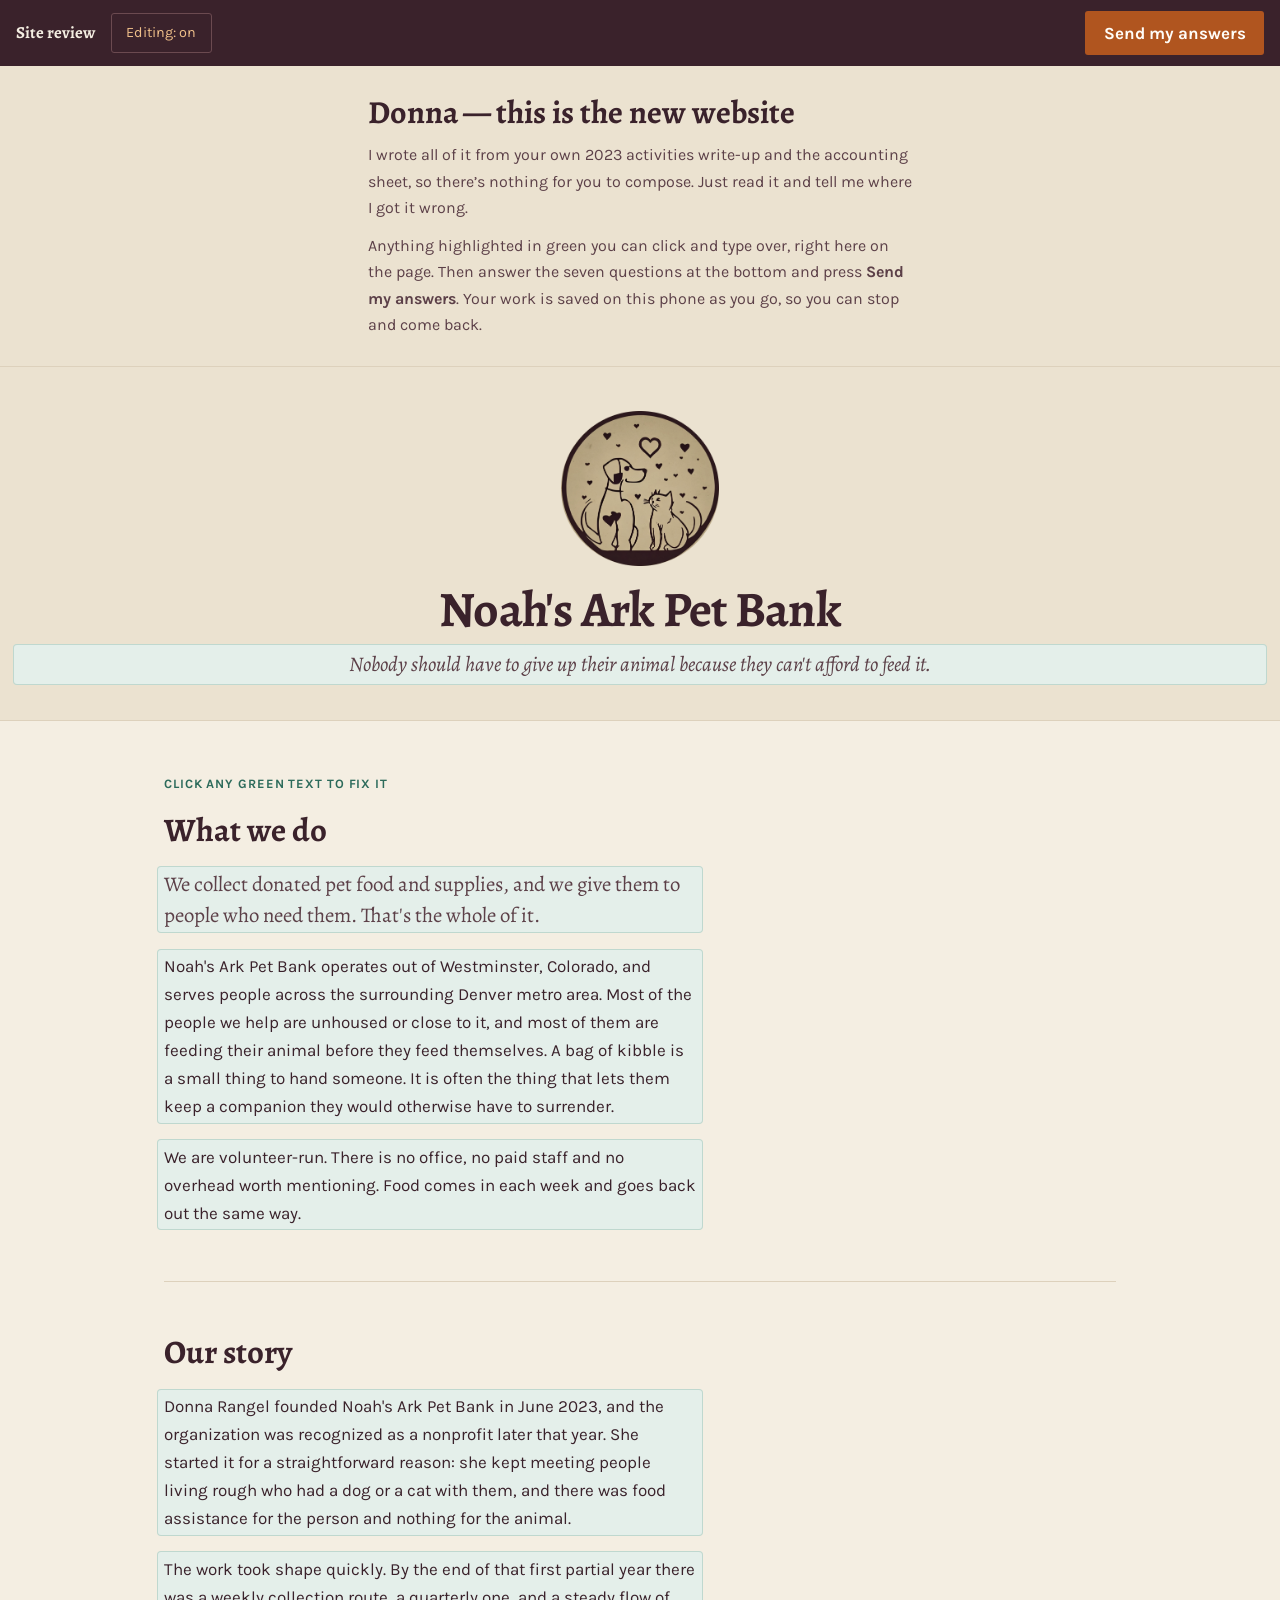
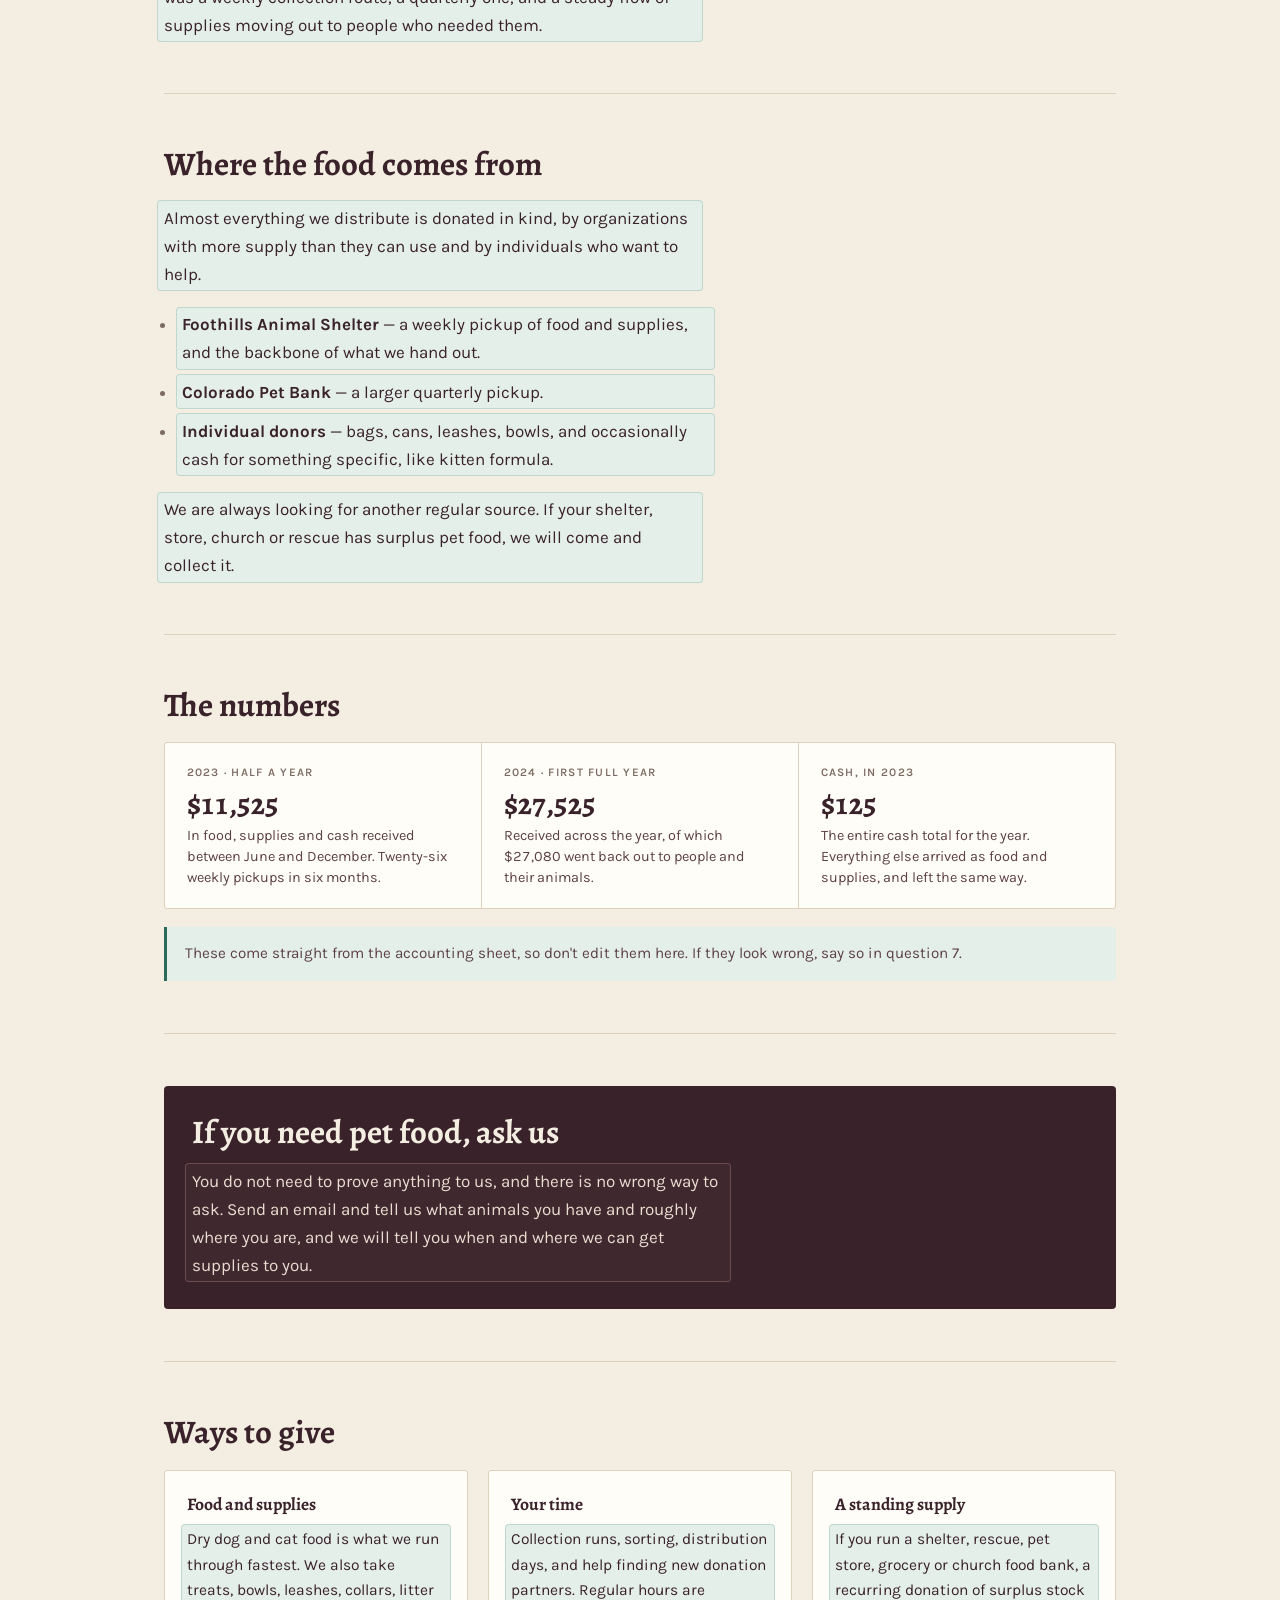
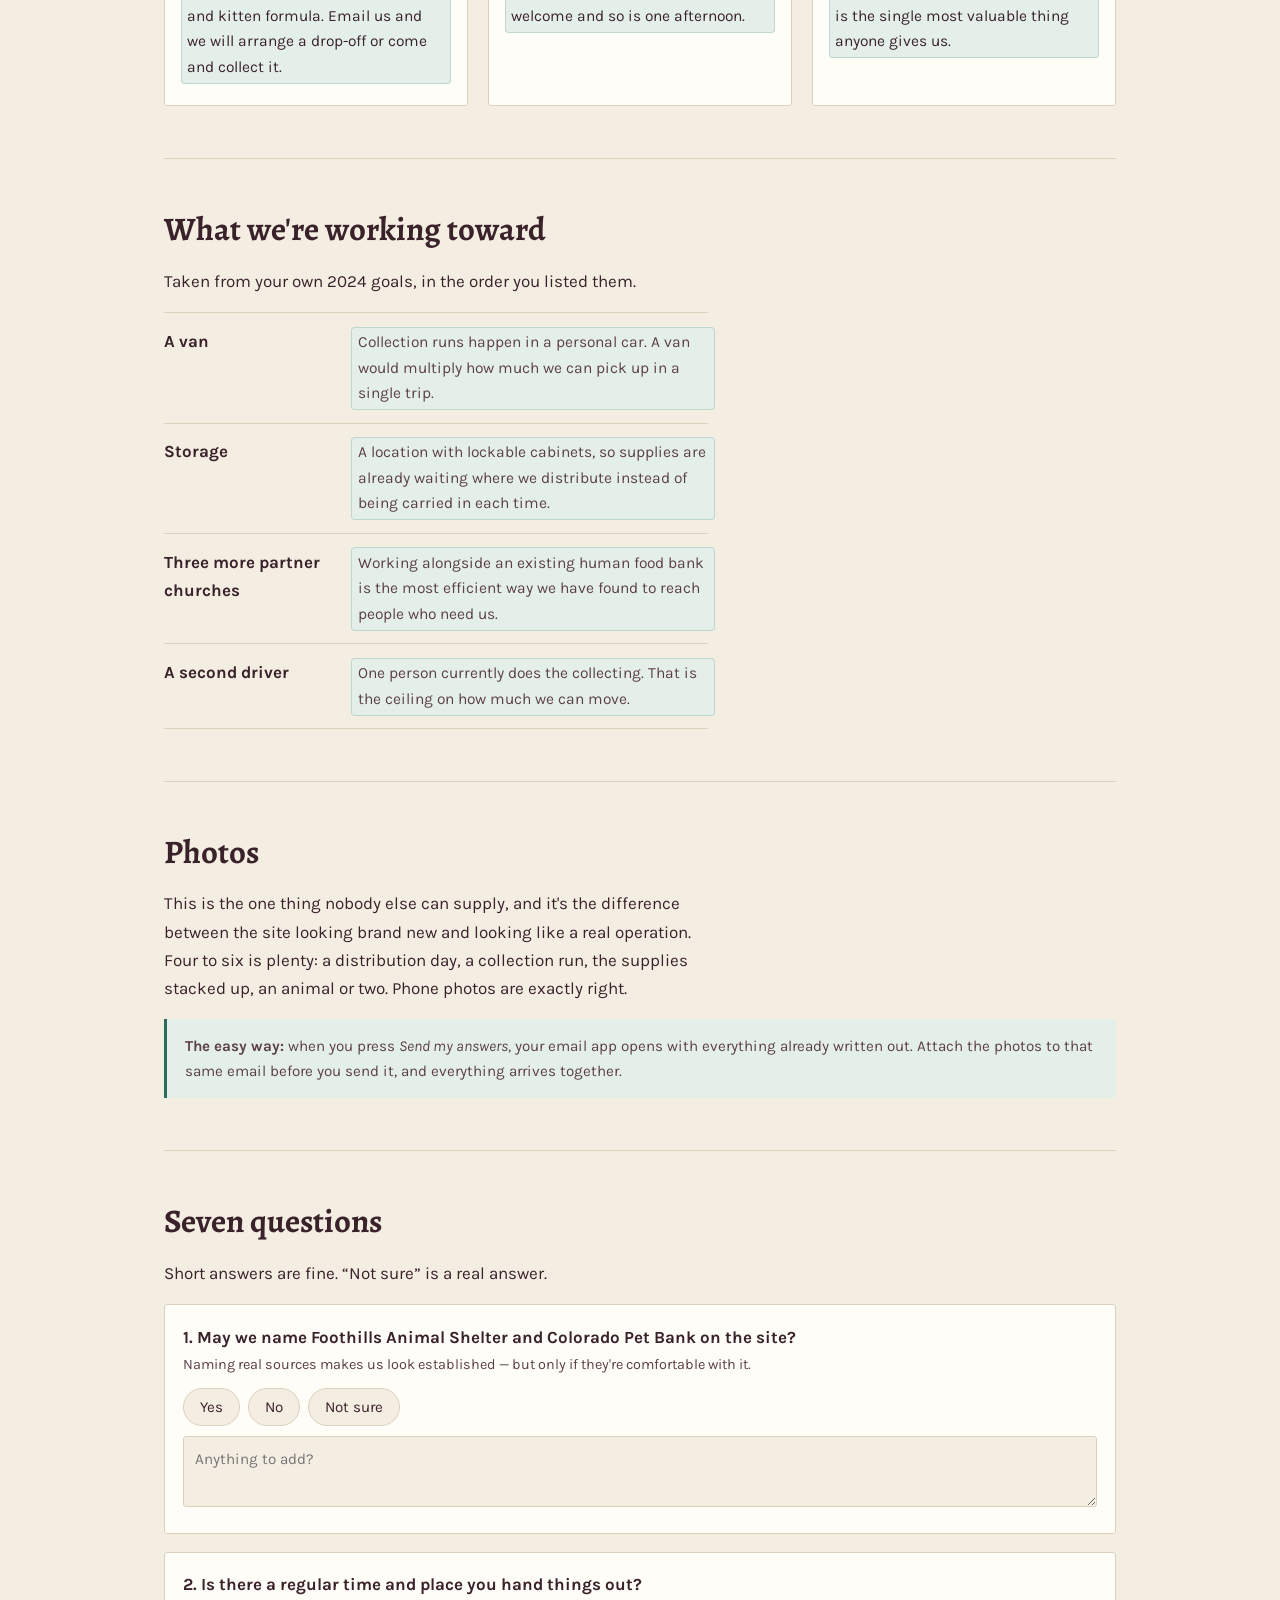
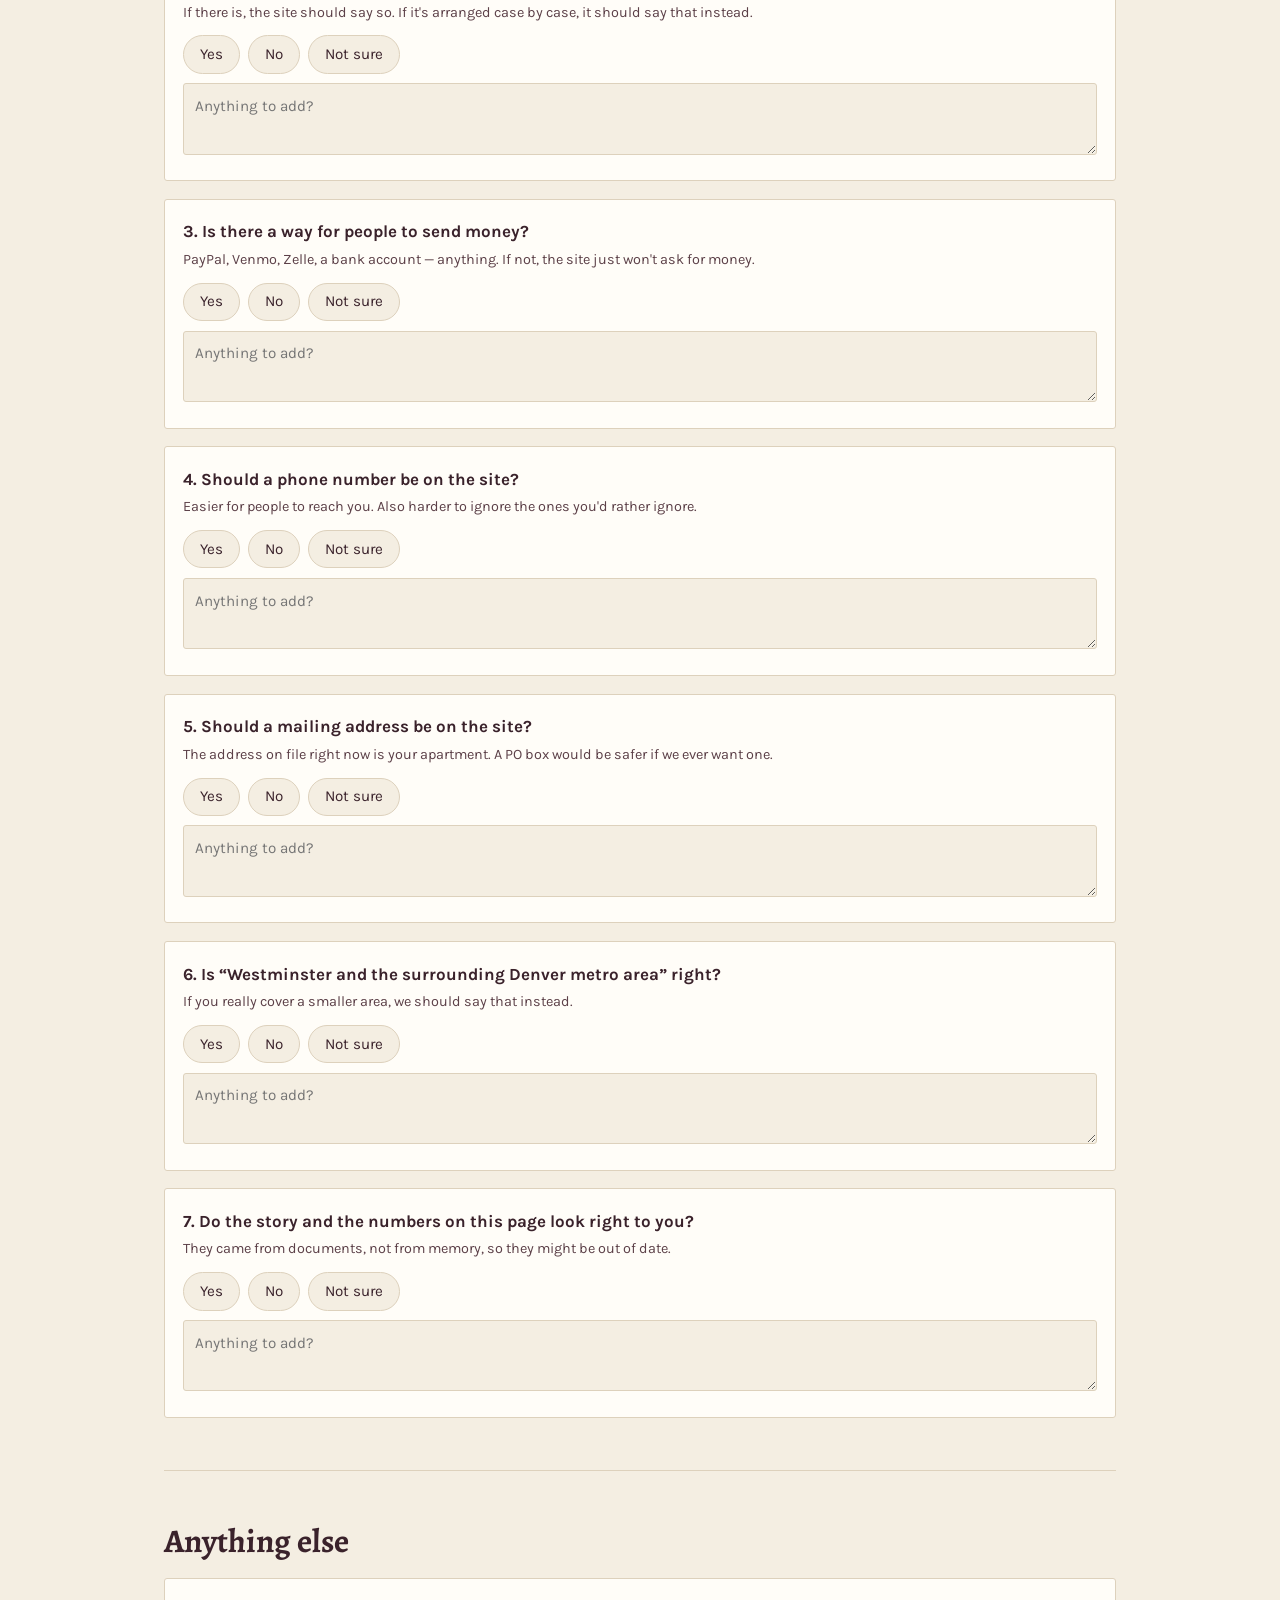
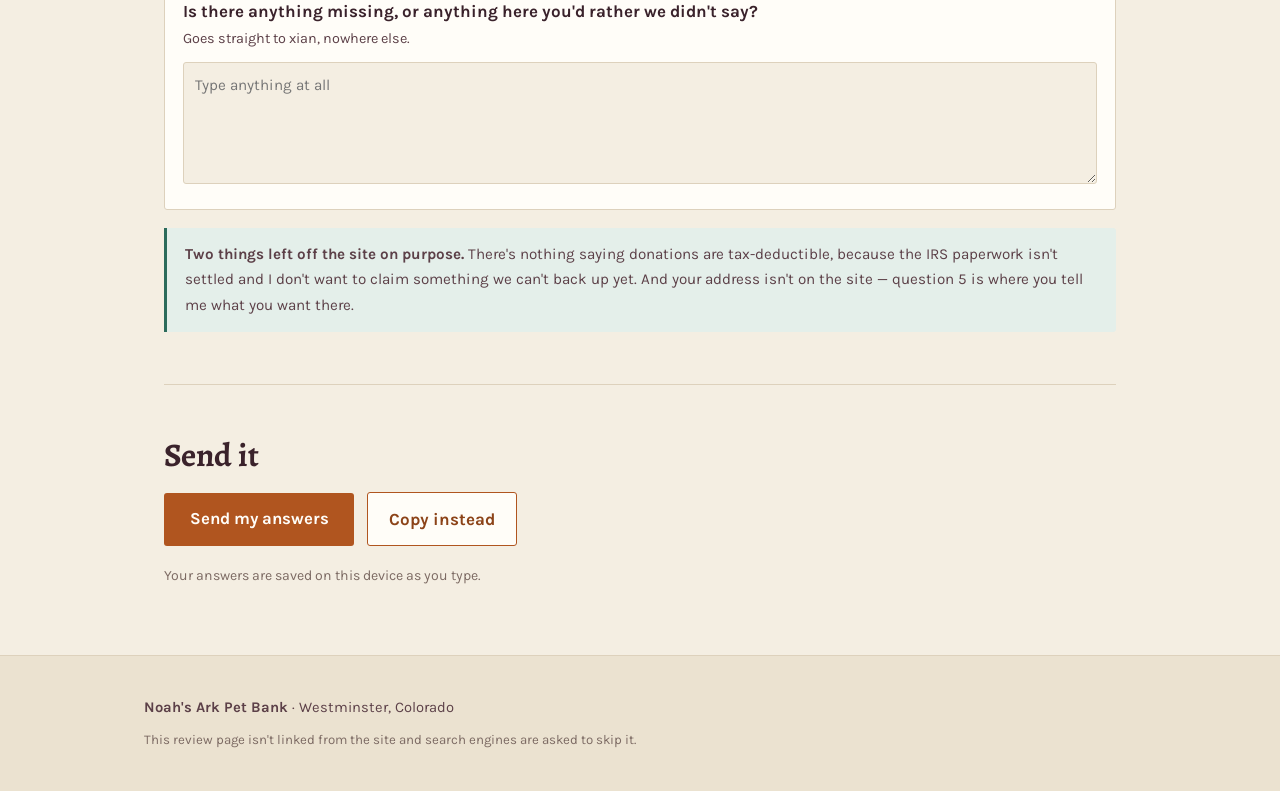
==== review/index.html @ d14cce13 "Add /review/ - Donnas review page, no backend required Renders the site with the fact-bearing paragr" ====
<!DOCTYPE html>
<html lang="en">
<head>
  <meta charset="UTF-8">
  <meta name="viewport" content="width=device-width, initial-scale=1.0">
  <meta name="robots" content="noindex, nofollow">
  <title>Review the site — Noah's Ark Pet Bank</title>
  <link rel="icon" href="../noah-logo.png">
  <link rel="preconnect" href="https://fonts.googleapis.com">
  <link rel="preconnect" href="https://fonts.gstatic.com" crossorigin>
  <link rel="stylesheet" href="https://fonts.googleapis.com/css2?family=Alegreya:ital,wght@0,700;1,400;1,500&family=Karla:wght@400;600;700&display=swap">
  <link rel="stylesheet" href="../styles.css">
  <style>
    :root { --edit:#2C6B5B; --edit-soft:#E4EFEA; }

    .bar { position:sticky; top:0; z-index:60; background:var(--ink); color:var(--paper);
           padding:.7rem 1rem; display:flex; flex-wrap:wrap; align-items:center; gap:.6rem 1rem; }
    .bar strong { font-family:var(--display); font-size:1.05rem; }
    .bar .spacer { flex:1 1 auto; }
    .bar .status { font-size:.85rem; color:#D9C7B4; min-height:1.2em; }
    .bar button { font:inherit; cursor:pointer; border-radius:3px; }
    .bar .send { background:var(--marigold); color:#FFFDF8; border:none; font-weight:700; padding:.5rem 1.15rem; }
    .bar .send:hover { background:#C9631F; }
    .bar .ghost { background:transparent; color:#F0C08A; border:1px solid #6B4A50; padding:.45rem .9rem; font-size:.9rem; }
    .bar .ghost:hover { color:#FFFDF8; border-color:#9A7078; }

    .brief { background:var(--paper-deep); border-bottom:1px solid var(--rule); padding:1.75rem 1.25rem; }
    .brief .inner { max-width:34rem; margin:0 auto; display:flex; flex-direction:column; gap:.7rem; }
    .brief h1 { font-size:clamp(1.5rem,4.5vw,2rem); line-height:1.15; }
    .brief p { font-size:1rem; color:var(--ink-soft); }

    [data-edit] { border-radius:3px; }
    body.editing [data-edit] { background:var(--edit-soft); box-shadow:0 0 0 1px #BFD8CF;
      padding:.15rem .35rem; margin-left:-.35rem; margin-right:-.35rem; cursor:text; }
    body.editing .callout [data-edit] { background:#40282F; box-shadow:0 0 0 1px #6B4A50; }
    body.editing [data-edit]:hover { box-shadow:0 0 0 1px var(--edit); }
    [data-edit]:focus { outline:2px solid var(--edit); outline-offset:1px; }
    .edithint { display:none; font-size:.8rem; color:var(--edit); font-weight:700;
      letter-spacing:.07em; text-transform:uppercase; max-width:none; }
    body.editing .edithint { display:block; }

    .qs { list-style:none; padding:0; display:flex; flex-direction:column; gap:1.1rem; max-width:none; }
    .qs li { margin:0; background:var(--surface); border:1px solid var(--rule); border-radius:3px; padding:1.1rem; }
    .qs .qtext { font-weight:700; display:block; }
    .qs .qwhy { display:block; font-size:.9rem; color:var(--ink-soft); margin:.15rem 0 .7rem; }
    .choices { display:flex; flex-wrap:wrap; gap:.5rem; margin-bottom:.6rem; }
    .choices label { border:1px solid var(--rule); border-radius:99px; padding:.35rem 1rem;
      font-size:.95rem; cursor:pointer; background:var(--paper); user-select:none; }
    .choices input { position:absolute; opacity:0; width:1px; height:1px; margin:0; }
    .choices label:has(input:checked) { background:var(--ink); color:var(--paper); border-color:var(--ink); }
    .choices label:has(input:focus-visible) { outline:3px solid var(--edit); outline-offset:2px; }
    textarea { width:100%; font:inherit; font-size:.95rem; padding:.6rem .7rem; border:1px solid var(--rule);
      border-radius:3px; background:var(--paper); color:var(--ink); resize:vertical; }
    .tip { background:var(--edit-soft); border-left:3px solid var(--edit); border-radius:0 3px 3px 0;
      padding:.9rem 1.1rem; font-size:.95rem; color:var(--ink-soft); max-width:none; }
    .bigsend { display:flex; flex-wrap:wrap; gap:.8rem; align-items:center; }
    .bigsend button { font:inherit; font-weight:700; cursor:pointer; border-radius:3px; }
    .bigsend .send { background:var(--marigold); color:#FFFDF8; border:none; padding:.8rem 1.6rem; font-size:1.05rem; }
    .bigsend .send:hover { background:var(--marigold-d); }
    .bigsend .alt { background:var(--surface); border:1px solid var(--marigold); color:var(--marigold-d); padding:.75rem 1.3rem; }
    .bigsend .alt:hover { background:var(--marigold); color:#FFFDF8; }
    .saved { font-size:.88rem; color:var(--muted); }
    @media (max-width:40rem){ .bar .ghost { display:none; } }
  </style>
</head>
<body class="editing">

<div class="bar">
  <strong>Site review</strong>
  <button class="ghost" id="toggle" type="button">Editing: on</button>
  <span class="spacer"></span>
  <span class="status" id="status" role="status"></span>
  <button class="send" id="sendTop" type="button">Send my answers</button>
</div>

<div class="brief">
  <div class="inner">
    <h1>Donna &mdash; this is the new website</h1>
    <p>I wrote all of it from your own 2023 activities write-up and the accounting sheet, so
      there&rsquo;s nothing for you to compose. Just read it and tell me where I got it wrong.</p>
    <p>Anything highlighted in green you can click and type over, right here on the page. Then answer
      the seven questions at the bottom and press <strong>Send my answers</strong>. Your work is saved
      on this phone as you go, so you can stop and come back.</p>
  </div>
</div>

<header class="masthead">
  <img src="../noah-logo.png" alt="Noah's Ark Pet Bank logo: a dog and a cat inside a circle, surrounded by hearts.">
  <h1>Noah's Ark Pet Bank</h1>
  <p class="tagline" data-edit="tagline">Nobody should have to give up their animal because they can't afford to feed it.</p>
</header>

<main>
  <section>
    <span class="edithint">Click any green text to fix it</span>
    <h2>What we do</h2>
    <p class="lede" data-edit="about_lede">We collect donated pet food and supplies, and we give them to people who need them. That's the whole of it.</p>
    <p data-edit="about_1">Noah's Ark Pet Bank operates out of Westminster, Colorado, and serves people across the surrounding Denver metro area. Most of the people we help are unhoused or close to it, and most of them are feeding their animal before they feed themselves. A bag of kibble is a small thing to hand someone. It is often the thing that lets them keep a companion they would otherwise have to surrender.</p>
    <p data-edit="about_2">We are volunteer-run. There is no office, no paid staff and no overhead worth mentioning. Food comes in each week and goes back out the same way.</p>
  </section>

  <section>
    <h2>Our story</h2>
    <p data-edit="story_1">Donna Rangel founded Noah's Ark Pet Bank in June 2023, and the organization was recognized as a nonprofit later that year. She started it for a straightforward reason: she kept meeting people living rough who had a dog or a cat with them, and there was food assistance for the person and nothing for the animal.</p>
    <p data-edit="story_2">The work took shape quickly. By the end of that first partial year there was a weekly collection route, a quarterly one, and a steady flow of supplies moving out to people who needed them.</p>
  </section>

  <section>
    <h2>Where the food comes from</h2>
    <p data-edit="sources_intro">Almost everything we distribute is donated in kind, by organizations with more supply than they can use and by individuals who want to help.</p>
    <ul>
      <li data-edit="source_1"><strong>Foothills Animal Shelter</strong> &mdash; a weekly pickup of food and supplies, and the backbone of what we hand out.</li>
      <li data-edit="source_2"><strong>Colorado Pet Bank</strong> &mdash; a larger quarterly pickup.</li>
      <li data-edit="source_3"><strong>Individual donors</strong> &mdash; bags, cans, leashes, bowls, and occasionally cash for something specific, like kitten formula.</li>
    </ul>
    <p data-edit="sources_outro">We are always looking for another regular source. If your shelter, store, church or rescue has surplus pet food, we will come and collect it.</p>
  </section>

  <section>
    <h2>The numbers</h2>
    <dl class="years">
      <div><dt>2023 &middot; half a year</dt><dd>$11,525<span class="qual">In food, supplies and cash received between June and December. Twenty-six weekly pickups in six months.</span></dd></div>
      <div><dt>2024 &middot; first full year</dt><dd>$27,525<span class="qual">Received across the year, of which $27,080 went back out to people and their animals.</span></dd></div>
      <div><dt>Cash, in 2023</dt><dd>$125<span class="qual">The entire cash total for the year. Everything else arrived as food and supplies, and left the same way.</span></dd></div>
    </dl>
    <p class="tip">These come straight from the accounting sheet, so don't edit them here. If they look
      wrong, say so in question&nbsp;7.</p>
  </section>

  <section>
    <div class="callout">
      <h2>If you need pet food, ask us</h2>
      <p data-edit="help_body">You do not need to prove anything to us, and there is no wrong way to ask. Send an email and tell us what animals you have and roughly where you are, and we will tell you when and where we can get supplies to you.</p>
    </div>
  </section>

  <section>
    <h2>Ways to give</h2>
    <ul class="ways">
      <li><article><h3>Food and supplies</h3><p data-edit="give_1">Dry dog and cat food is what we run through fastest. We also take treats, bowls, leashes, collars, litter and kitten formula. Email us and we will arrange a drop-off or come and collect it.</p></article></li>
      <li><article><h3>Your time</h3><p data-edit="give_2">Collection runs, sorting, distribution days, and help finding new donation partners. Regular hours are welcome and so is one afternoon.</p></article></li>
      <li><article><h3>A standing supply</h3><p data-edit="give_3">If you run a shelter, rescue, pet store, grocery or church food bank, a recurring donation of surplus stock is the single most valuable thing anyone gives us.</p></article></li>
    </ul>
  </section>

  <section>
    <h2>What we're working toward</h2>
    <p>Taken from your own 2024 goals, in the order you listed them.</p>
    <ul class="needs">
      <li><span class="what">A van</span><span class="why" data-edit="need_van">Collection runs happen in a personal car. A van would multiply how much we can pick up in a single trip.</span></li>
      <li><span class="what">Storage</span><span class="why" data-edit="need_storage">A location with lockable cabinets, so supplies are already waiting where we distribute instead of being carried in each time.</span></li>
      <li><span class="what">Three more partner churches</span><span class="why" data-edit="need_churches">Working alongside an existing human food bank is the most efficient way we have found to reach people who need us.</span></li>
      <li><span class="what">A second driver</span><span class="why" data-edit="need_driver">One person currently does the collecting. That is the ceiling on how much we can move.</span></li>
    </ul>
  </section>

  <section>
    <h2>Photos</h2>
    <p>This is the one thing nobody else can supply, and it's the difference between the site looking
      brand new and looking like a real operation. Four to six is plenty: a distribution day, a
      collection run, the supplies stacked up, an animal or two. Phone photos are exactly right.</p>
    <p class="tip"><strong>The easy way:</strong> when you press <em>Send my answers</em>, your email app
      opens with everything already written out. Attach the photos to that same email before you send
      it, and everything arrives together.</p>
  </section>

  <section>
    <h2>Seven questions</h2>
    <p>Short answers are fine. &ldquo;Not sure&rdquo; is a real answer.</p>
    <ul class="qs" id="qs"></ul>
  </section>

  <section>
    <h2>Anything else</h2>
    <ul class="qs">
      <li>
        <span class="qtext">Is there anything missing, or anything here you'd rather we didn't say?</span>
        <span class="qwhy">Goes straight to xian, nowhere else.</span>
        <textarea id="freeform" rows="4" placeholder="Type anything at all"></textarea>
      </li>
    </ul>
    <p class="tip"><strong>Two things left off the site on purpose.</strong> There's nothing saying
      donations are tax-deductible, because the IRS paperwork isn't settled and I don't want to claim
      something we can't back up yet. And your address isn't on the site &mdash; question&nbsp;5 is
      where you tell me what you want there.</p>
  </section>

  <section>
    <h2>Send it</h2>
    <div class="bigsend">
      <button class="send" id="sendBig" type="button">Send my answers</button>
      <button class="alt" id="copyBig" type="button">Copy instead</button>
    </div>
    <p class="saved" id="savedNote">Your answers are saved on this device as you type.</p>
  </section>
</main>

<footer class="sitefooter">
  <div class="inner">
    <p><strong>Noah's Ark Pet Bank</strong> &middot; Westminster, Colorado</p>
    <p class="fine">This review page isn't linked from the site and search engines are asked to skip it.</p>
  </div>
</footer>

<script>
(function () {
  "use strict";
  var TO = "xian@pobox.com";
  var KEY = "ark-site-review";

  var QUESTIONS = [
    { id:"partners", q:"May we name Foothills Animal Shelter and Colorado Pet Bank on the site?",
      why:"Naming real sources makes us look established — but only if they're comfortable with it." },
    { id:"schedule", q:"Is there a regular time and place you hand things out?",
      why:"If there is, the site should say so. If it's arranged case by case, it should say that instead." },
    { id:"money", q:"Is there a way for people to send money?",
      why:"PayPal, Venmo, Zelle, a bank account — anything. If not, the site just won't ask for money." },
    { id:"phone", q:"Should a phone number be on the site?",
      why:"Easier for people to reach you. Also harder to ignore the ones you'd rather ignore." },
    { id:"address", q:"Should a mailing address be on the site?",
      why:"The address on file right now is your apartment. A PO box would be safer if we ever want one." },
    { id:"area", q:"Is “Westminster and the surrounding Denver metro area” right?",
      why:"If you really cover a smaller area, we should say that instead." },
    { id:"numbers", q:"Do the story and the numbers on this page look right to you?",
      why:"They came from documents, not from memory, so they might be out of date." }
  ];
  var CHOICES = ["Yes", "No", "Not sure"];
  var state = { text:{}, answers:{}, notes:{}, freeform:"" };

  function $(id){ return document.getElementById(id); }
  var statusEl = $("status");
  function say(m){ statusEl.textContent = m || ""; }

  function persist(){
    try { localStorage.setItem(KEY, JSON.stringify(state)); say("Saved on this device."); }
    catch(e){ say(""); }
  }

  function buildQuestions(){
    var ul = $("qs");
    QUESTIONS.forEach(function(item, i){
      var li = document.createElement("li");
      var t = document.createElement("span"); t.className = "qtext"; t.textContent = (i+1) + ". " + item.q;
      var w = document.createElement("span"); w.className = "qwhy"; w.textContent = item.why;
      var row = document.createElement("div"); row.className = "choices";
      CHOICES.forEach(function(c){
        var lab = document.createElement("label");
        var inp = document.createElement("input");
        inp.type = "radio"; inp.name = "q_" + item.id; inp.value = c;
        inp.addEventListener("change", function(){ state.answers[item.id] = c; persist(); });
        var sp = document.createElement("span"); sp.textContent = c;
        lab.appendChild(inp); lab.appendChild(sp); row.appendChild(lab);
      });
      var ta = document.createElement("textarea");
      ta.rows = 2; ta.id = "note_" + item.id; ta.placeholder = "Anything to add?";
      ta.addEventListener("input", function(){ state.notes[item.id] = ta.value; persist(); });
      li.appendChild(t); li.appendChild(w); li.appendChild(row); li.appendChild(ta);
      ul.appendChild(li);
    });
  }

  function wireEditing(){
    document.querySelectorAll("[data-edit]").forEach(function(el){
      el.setAttribute("contenteditable","true");
      el.setAttribute("spellcheck","true");
      el.addEventListener("input", function(){
        state.text[el.dataset.edit] = el.innerText.replace(/\s+/g," ").trim();
        persist();
      });
    });
    $("toggle").addEventListener("click", function(){
      var on = document.body.classList.toggle("editing");
      document.querySelectorAll("[data-edit]").forEach(function(el){
        el.setAttribute("contenteditable", on ? "true" : "false");
      });
      $("toggle").textContent = "Editing: " + (on ? "on" : "off");
    });
  }

  function restore(){
    var raw;
    try { raw = localStorage.getItem(KEY); } catch(e){ return; }
    if (!raw) return;
    var s;
    try { s = JSON.parse(raw); } catch(e){ return; }
    if (!s || typeof s !== "object") return;
    ["text","answers","notes"].forEach(function(k){ if (s[k] && typeof s[k] === "object") state[k] = s[k]; });
    if (typeof s.freeform === "string") state.freeform = s.freeform;

    Object.keys(state.text).forEach(function(k){
      var el = document.querySelector('[data-edit="' + k + '"]');
      if (el) el.textContent = state.text[k];
    });
    Object.keys(state.answers).forEach(function(k){
      var inp = document.querySelector('input[name="q_' + k + '"][value="' + state.answers[k] + '"]');
      if (inp) inp.checked = true;
    });
    Object.keys(state.notes).forEach(function(k){
      var ta = $("note_" + k); if (ta) ta.value = state.notes[k];
    });
    $("freeform").value = state.freeform;
    say("Picked up where you left off.");
  }

  function summary(){
    var out = ["Donna's answers on the Noah's Ark site", ""];
    QUESTIONS.forEach(function(item, i){
      out.push((i+1) + ". " + item.q);
      out.push("   " + (state.answers[item.id] || "(no answer)") +
               (state.notes[item.id] ? " - " + state.notes[item.id] : ""));
    });
    if (state.freeform) out.push("", "Anything else:", state.freeform);
    var keys = Object.keys(state.text);
    if (keys.length) {
      out.push("", "--- text Donna rewrote ---");
      keys.forEach(function(k){ out.push("", "[" + k + "]", state.text[k]); });
    }
    out.push("", "(Photos attached to this email, hopefully.)");
    return out.join("\n");
  }

  function copyText(text, done){
    if (navigator.clipboard && navigator.clipboard.writeText) {
      navigator.clipboard.writeText(text).then(done, function(){ window.prompt("Copy this:", text); });
    } else { window.prompt("Copy this:", text); }
  }

  function send(){
    var body = summary();
    var subject = "My answers on the Noah's Ark website";
    var href = "mailto:" + TO + "?subject=" + encodeURIComponent(subject) + "&body=" + encodeURIComponent(body);
    if (href.length > 1800) {
      copyText(body, function(){});
      href = "mailto:" + TO + "?subject=" + encodeURIComponent(subject) +
             "&body=" + encodeURIComponent("My answers are copied — paste them here, and attach the photos.\n\n");
      say("Answers copied. Paste them into the email that just opened.");
    } else {
      say("Your email app should be opening. Attach photos before you send.");
    }
    window.location.href = href;
  }

  buildQuestions();
  wireEditing();
  $("freeform").addEventListener("input", function(){ state.freeform = $("freeform").value; persist(); });
  restore();
  $("sendTop").addEventListener("click", send);
  $("sendBig").addEventListener("click", send);
  $("copyBig").addEventListener("click", function(){
    copyText(summary(), function(){
      $("savedNote").textContent = "Copied. Paste it into a text or an email to xian.";
    });
  });
})();
</script>

</body>
</html>
---- styles.css ----
/* Noah's Ark Pet Bank
   Palette and type take their cue from Donna's hand-drawn logo:
   aubergine ink on warm bone paper, with a marigold used only for actions. */

:root {
  color-scheme: light;

  --ink:        #3A222B;
  --ink-soft:   #5C4048;
  --muted:      #7C6A63;
  --paper:      #F4EEE2;
  --paper-deep: #EBE2D0;
  --surface:    #FFFDF8;
  --rule:       #DDD1BC;
  --marigold:   #B0551F;
  --marigold-d: #8C4318;

  --display: "Alegreya", Georgia, "Times New Roman", serif;
  --body: "Karla", -apple-system, BlinkMacSystemFont, "Segoe UI", Helvetica, Arial, sans-serif;

  --measure: 34rem;
  --page: 62rem;
}

*, *::before, *::after { box-sizing: border-box; }

body {
  margin: 0;
  background: var(--paper);
  color: var(--ink);
  font-family: var(--body);
  font-size: 1.0625rem;
  line-height: 1.65;
  -webkit-font-smoothing: antialiased;
}

img { max-width: 100%; height: auto; display: block; }

a { color: var(--marigold-d); text-underline-offset: 2px; text-decoration-thickness: 1px; }
a:hover { color: var(--ink); }
a:focus-visible, .btn:focus-visible {
  outline: 3px solid var(--marigold);
  outline-offset: 3px;
  border-radius: 2px;
}

h1, h2, h3 { font-family: var(--display); font-weight: 700; text-wrap: balance; margin: 0; }
p, ul, ol { margin: 0; }

/* ---------- masthead ---------- */

.masthead {
  background: var(--paper-deep);
  border-bottom: 1px solid var(--rule);
  text-align: center;
  padding: 2.75rem 1.25rem 2.25rem;
}
.masthead img {
  width: 158px;
  margin: 0 auto 1.1rem;
  mix-blend-mode: multiply;
}
.masthead h1 {
  font-size: clamp(2.1rem, 6vw, 3.1rem);
  line-height: 1.05;
  letter-spacing: -0.015em;
}
.masthead .tagline {
  font-family: var(--display);
  font-style: italic;
  font-size: clamp(1.05rem, 2.6vw, 1.3rem);
  color: var(--ink-soft);
  margin-top: 0.55rem;
}

/* ---------- navigation ---------- */

.sitenav {
  position: sticky;
  top: 0;
  z-index: 20;
  background: var(--surface);
  border-bottom: 1px solid var(--rule);
}
.sitenav ul {
  list-style: none;
  margin: 0 auto;
  padding: 0.6rem 1rem;
  max-width: var(--page);
  display: flex;
  flex-wrap: wrap;
  justify-content: center;
  gap: 0.25rem 1.6rem;
}
.sitenav a {
  font-size: 0.8rem;
  letter-spacing: 0.09em;
  text-transform: uppercase;
  font-weight: 600;
  color: var(--ink-soft);
  text-decoration: none;
  padding: 0.35rem 0;
  display: inline-block;
}
.sitenav a:hover { color: var(--marigold-d); }

/* ---------- page rhythm ---------- */

main {
  max-width: var(--page);
  margin: 0 auto;
  padding: 0 1.25rem;
}

section {
  padding: 3.25rem 0;
  border-bottom: 1px solid var(--rule);
}
section:last-of-type { border-bottom: none; }

section > * + * { margin-top: 1.1rem; }

h2 {
  font-size: clamp(1.55rem, 4vw, 2.05rem);
  line-height: 1.15;
}
h3 {
  font-size: 1.15rem;
  line-height: 1.25;
}

section p, section ul, section ol { max-width: var(--measure); }
section ul, section ol { padding-left: 1.15rem; }
section li + li { margin-top: 0.4rem; }
li::marker { color: var(--muted); }

.lede {
  font-family: var(--display);
  font-size: 1.3rem;
  line-height: 1.45;
  color: var(--ink-soft);
}

/* ---------- action ---------- */

.btn {
  display: inline-block;
  background: var(--marigold);
  color: #FFFDF8;
  font-weight: 700;
  font-size: 1rem;
  letter-spacing: 0.01em;
  text-decoration: none;
  padding: 0.7rem 1.4rem;
  border-radius: 3px;
}
.btn:hover { background: var(--marigold-d); color: #FFFDF8; }

/* ---------- the numbers ---------- */

.years {
  display: grid;
  grid-template-columns: repeat(auto-fit, minmax(13rem, 1fr));
  gap: 1px;
  background: var(--rule);
  border: 1px solid var(--rule);
  border-radius: 3px;
  overflow: hidden;
  max-width: none;
}
.years > div { background: var(--surface); padding: 1.25rem 1.35rem; }
.years dt {
  font-size: 0.72rem;
  letter-spacing: 0.11em;
  text-transform: uppercase;
  color: var(--muted);
  font-weight: 600;
}
.years dd {
  margin: 0.3rem 0 0;
  font-family: var(--display);
  font-size: 1.9rem;
  font-weight: 700;
  line-height: 1.1;
  font-variant-numeric: tabular-nums;
}
.years .qual {
  display: block;
  font-family: var(--body);
  font-size: 0.9rem;
  font-weight: 400;
  color: var(--ink-soft);
  line-height: 1.45;
  margin-top: 0.35rem;
}

/* ---------- ways to help ---------- */

.ways {
  display: grid;
  grid-template-columns: repeat(auto-fit, minmax(15rem, 1fr));
  gap: 1.25rem;
  max-width: none;
  padding: 0;
  list-style: none;
}
.ways li { margin: 0; }
.ways article {
  height: 100%;
  background: var(--surface);
  border: 1px solid var(--rule);
  border-radius: 3px;
  padding: 1.4rem;
  display: flex;
  flex-direction: column;
  gap: 0.6rem;
}
.ways h3 { font-size: 1.1rem; }
.ways p { font-size: 0.97rem; max-width: none; }

/* ---------- needs list ---------- */

.needs { list-style: none; padding: 0; max-width: var(--measure); }
.needs li {
  padding: 0.85rem 0;
  border-top: 1px solid var(--rule);
  display: grid;
  grid-template-columns: 11rem 1fr;
  gap: 0.35rem 1.1rem;
  align-items: baseline;
}
.needs li + li { margin-top: 0; }
.needs li:last-child { border-bottom: 1px solid var(--rule); }
.needs .what { font-weight: 700; }
.needs .why { color: var(--ink-soft); font-size: 0.97rem; }

/* ---------- pull quote / call-out ---------- */

.callout {
  background: var(--ink);
  color: var(--paper);
  border-radius: 4px;
  padding: 1.75rem;
  max-width: none;
}
.callout h2, .callout h3 { color: var(--paper); }
.callout p { color: #E8DDD0; max-width: var(--measure); }
.callout a { color: #F0C08A; }
.callout a:hover { color: #FFFDF8; }
.callout > * + * { margin-top: 0.8rem; }

/* ---------- footer ---------- */

.sitefooter {
  background: var(--paper-deep);
  border-top: 1px solid var(--rule);
  margin-top: 1rem;
  padding: 2.5rem 1.25rem;
}
.sitefooter .inner {
  max-width: var(--page);
  margin: 0 auto;
  display: flex;
  flex-direction: column;
  gap: 0.55rem;
  font-size: 0.92rem;
  color: var(--ink-soft);
}
.sitefooter .fine { font-size: 0.83rem; color: var(--muted); }

/* ---------- small screens ---------- */

@media (max-width: 40rem) {
  .needs li { grid-template-columns: 1fr; }
  body { font-size: 1rem; }
  section { padding: 2.5rem 0; }
  .masthead { padding: 2rem 1rem 1.75rem; }
  .masthead img { width: 128px; }
}

@media (prefers-reduced-motion: no-preference) {
  a, .btn { transition: background-color .15s ease, color .15s ease; }
}
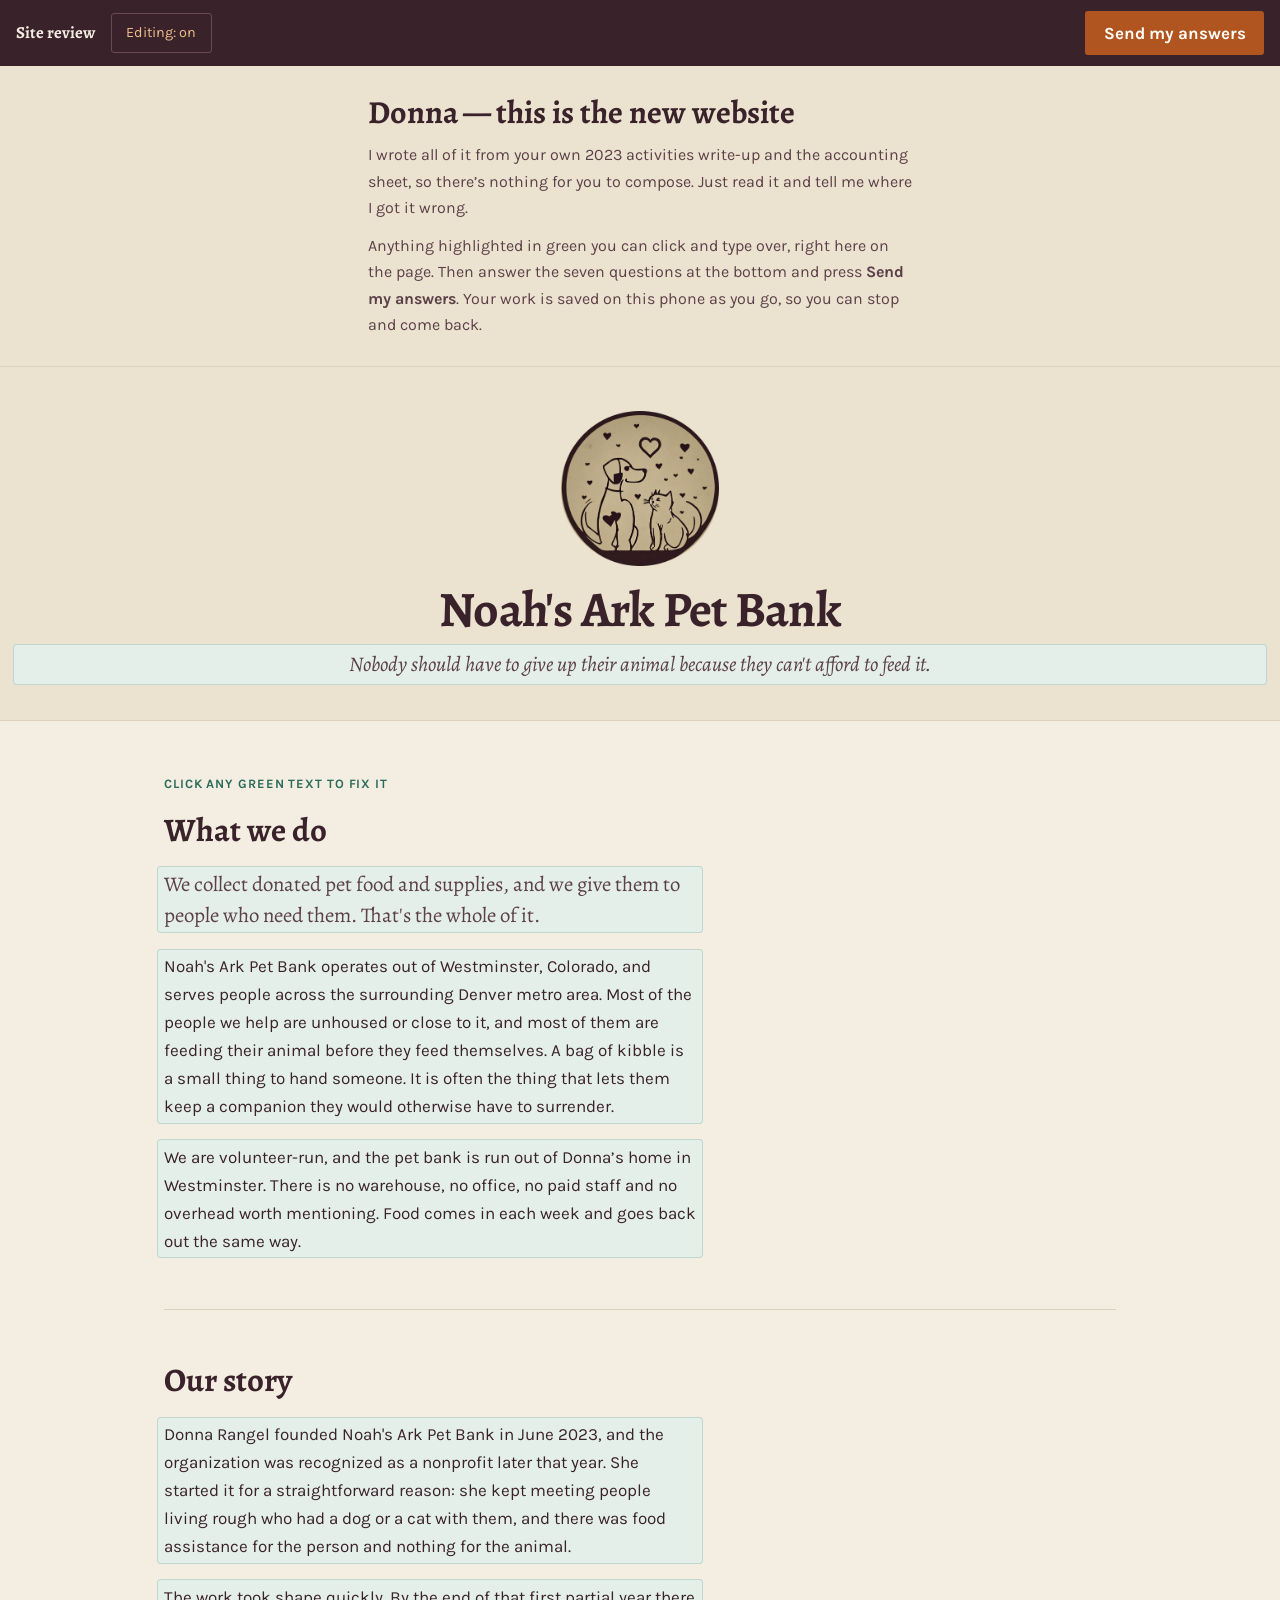
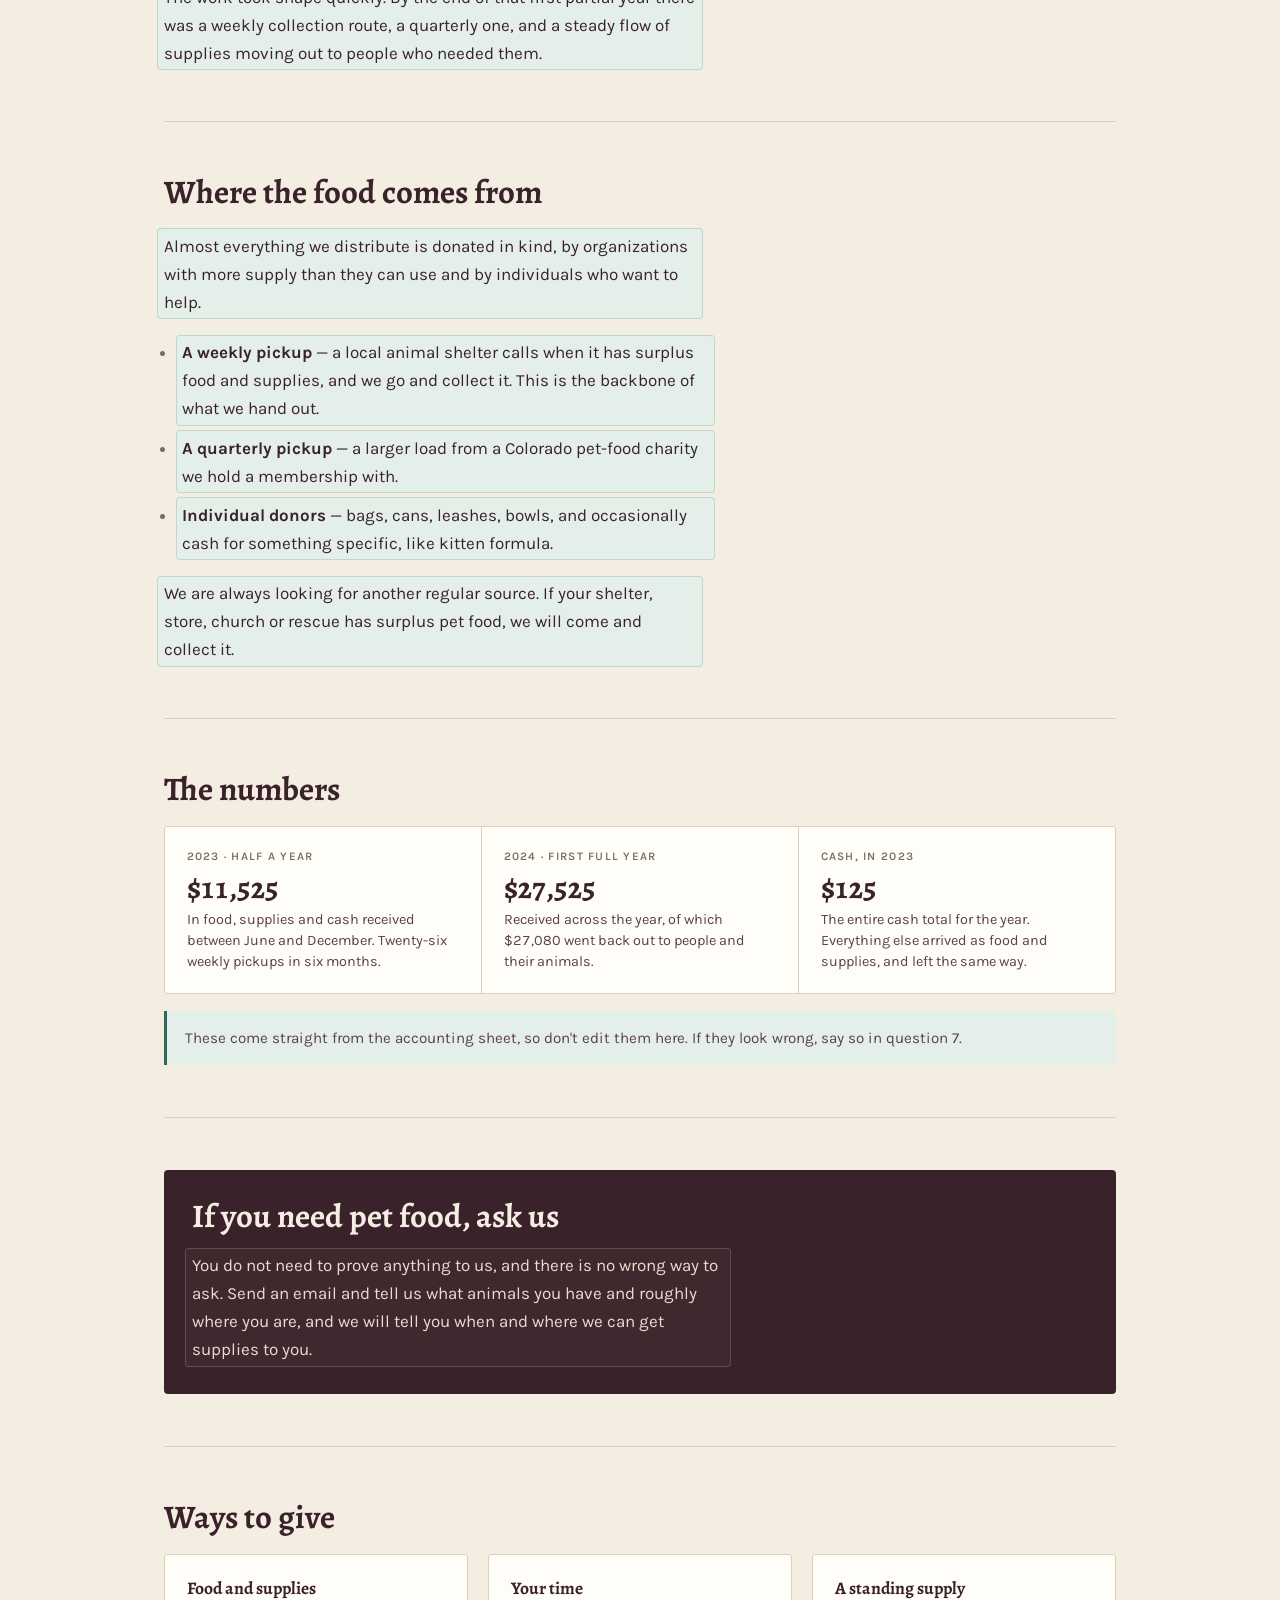
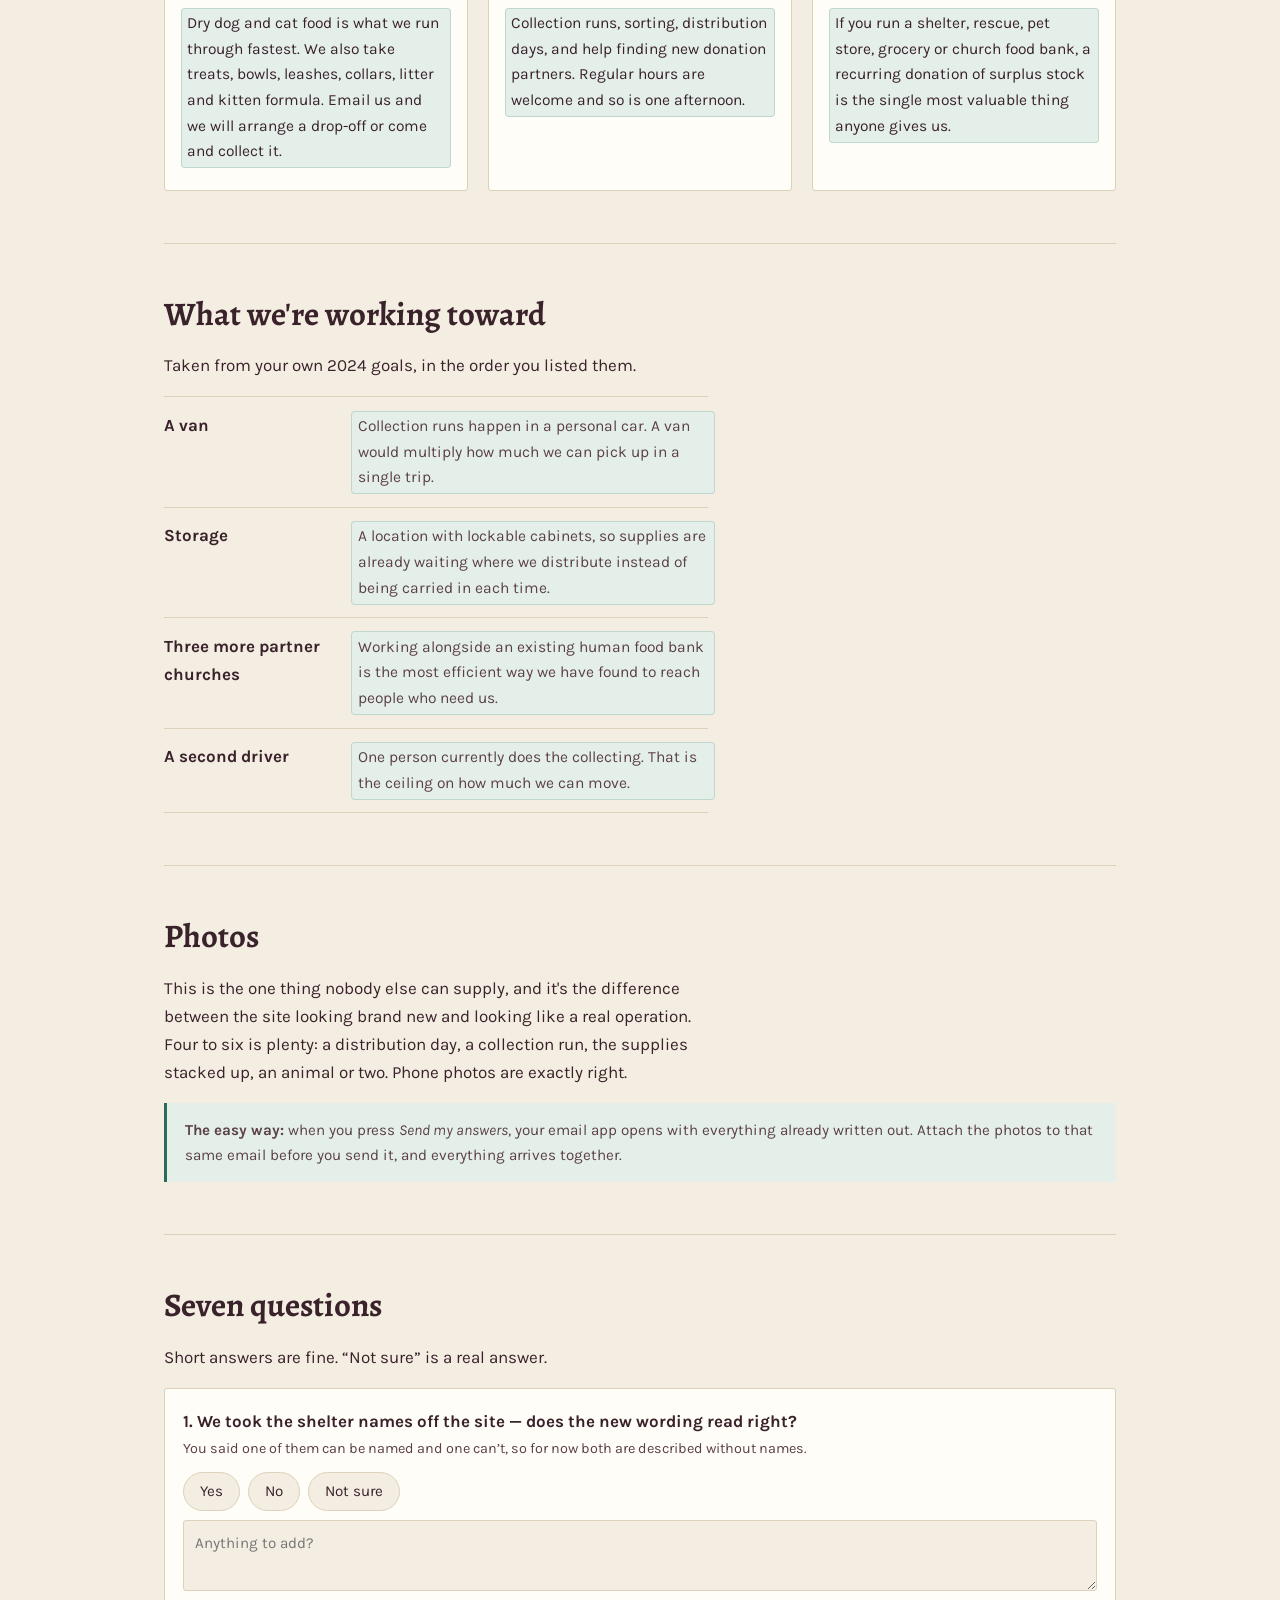
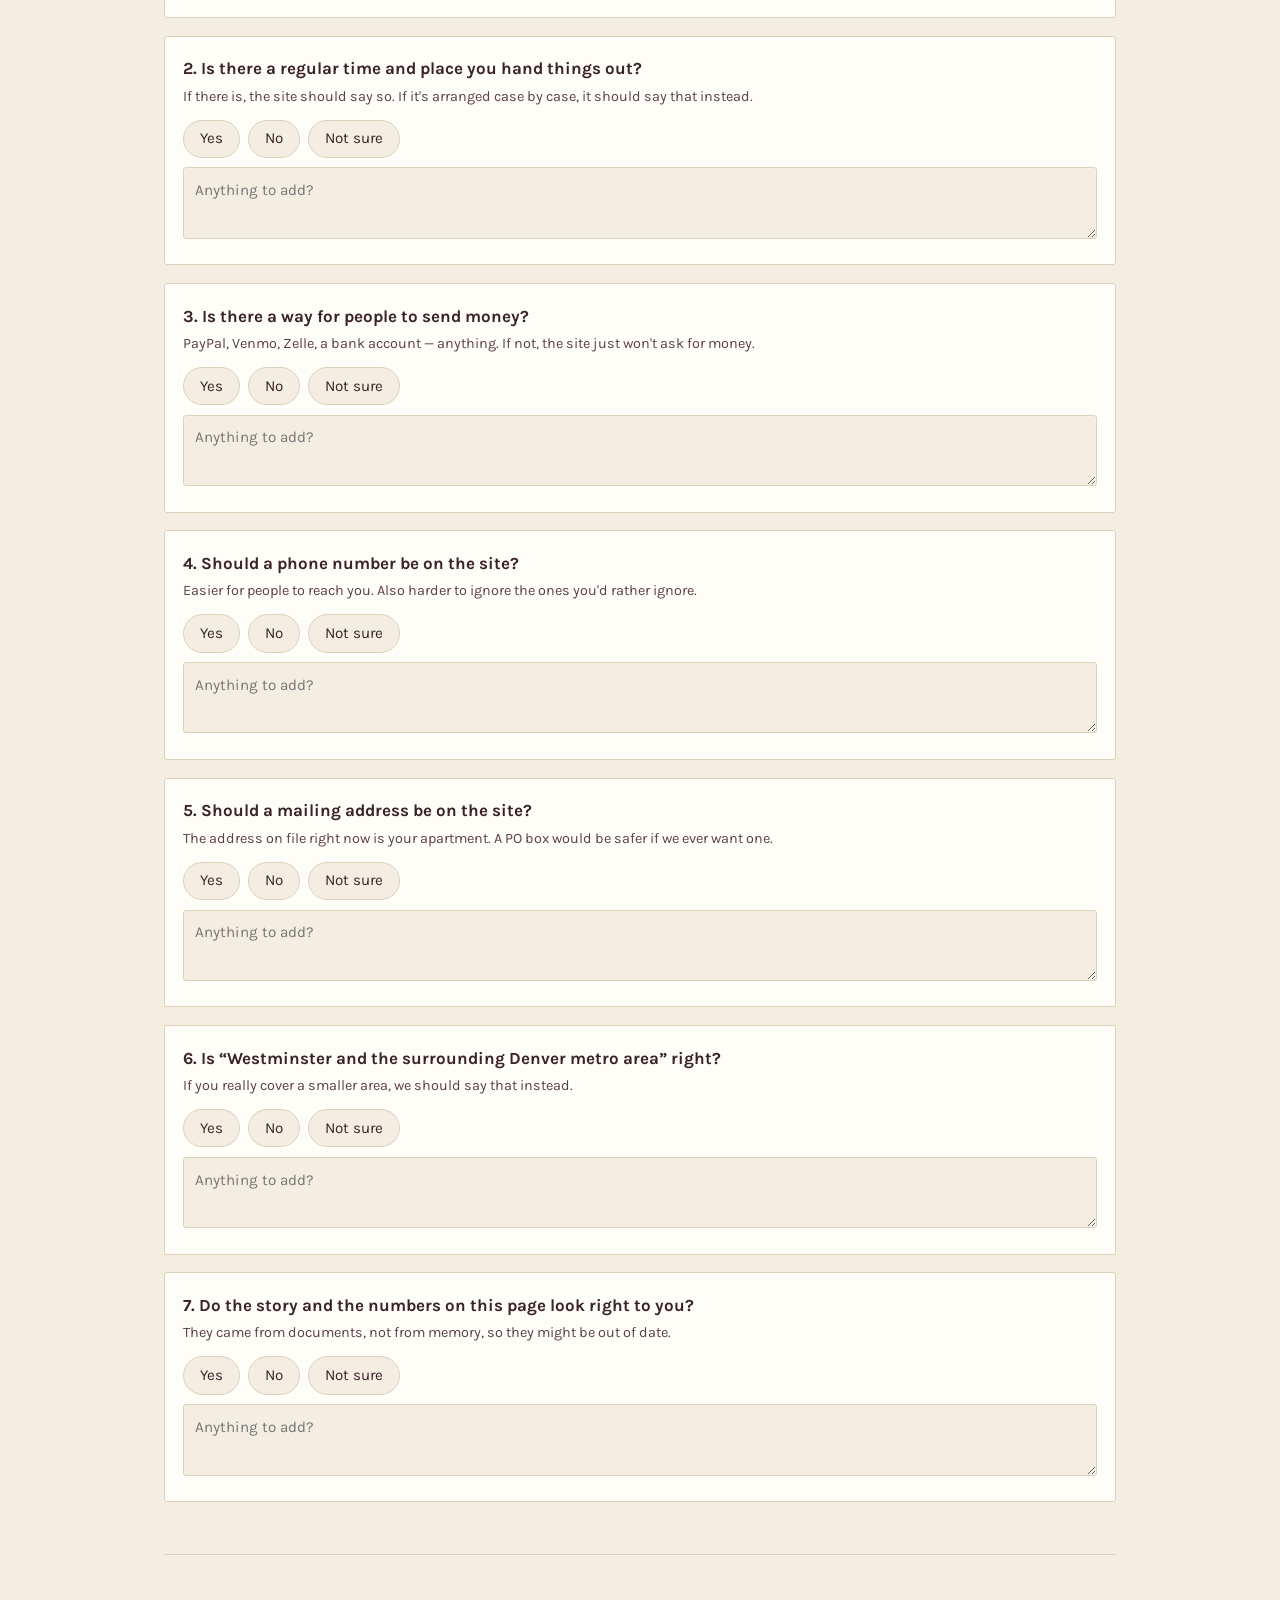
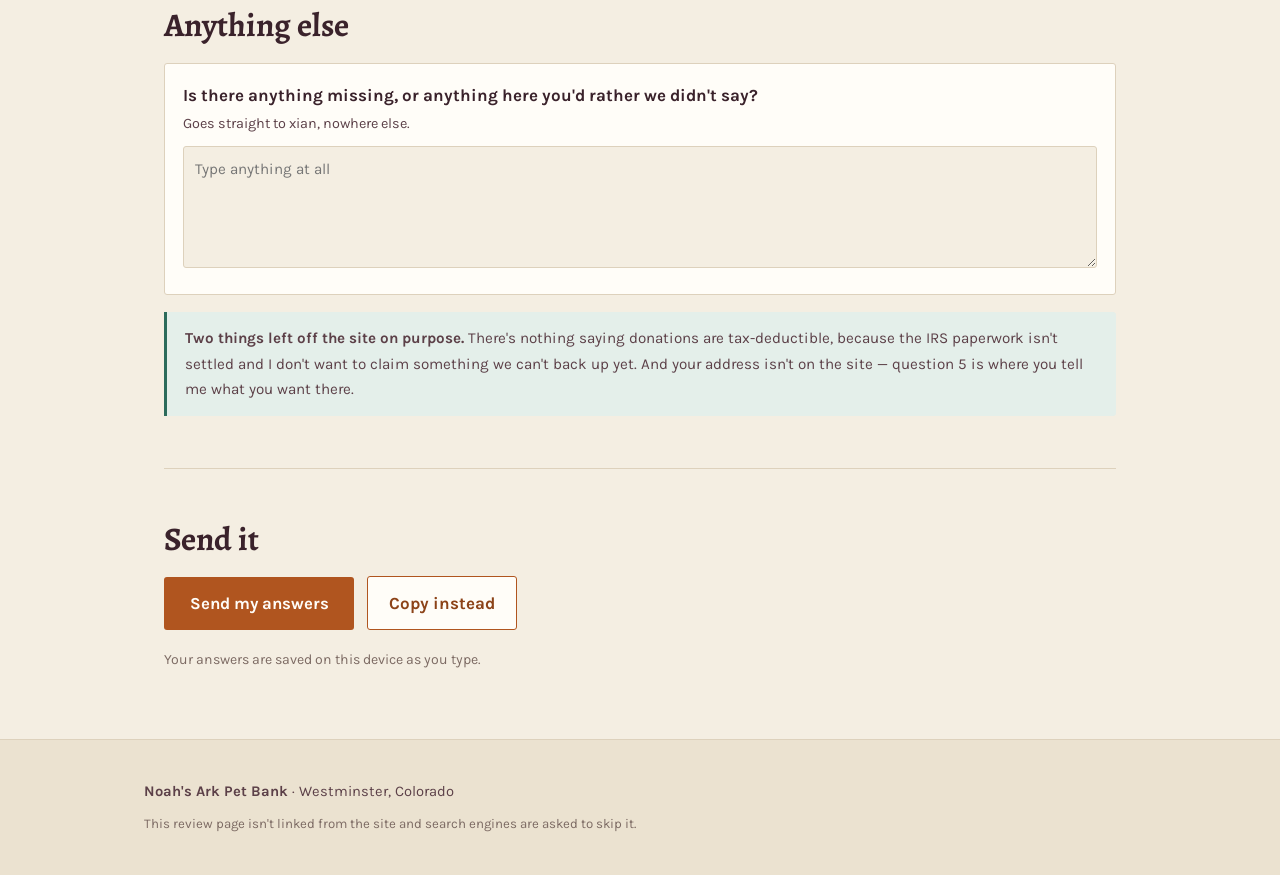
==== commit 36b28ef5: "Remove partner org names from the site; say it runs out of Donnas home Donna confirmed on the 2026-0" ====
--- a/review/index.html
+++ b/review/index.html
@@ -96,7 +96,7 @@
     <h2>What we do</h2>
     <p class="lede" data-edit="about_lede">We collect donated pet food and supplies, and we give them to people who need them. That's the whole of it.</p>
     <p data-edit="about_1">Noah's Ark Pet Bank operates out of Westminster, Colorado, and serves people across the surrounding Denver metro area. Most of the people we help are unhoused or close to it, and most of them are feeding their animal before they feed themselves. A bag of kibble is a small thing to hand someone. It is often the thing that lets them keep a companion they would otherwise have to surrender.</p>
-    <p data-edit="about_2">We are volunteer-run. There is no office, no paid staff and no overhead worth mentioning. Food comes in each week and goes back out the same way.</p>
+    <p data-edit="about_2">We are volunteer-run, and the pet bank is run out of Donna’s home in Westminster. There is no warehouse, no office, no paid staff and no overhead worth mentioning. Food comes in each week and goes back out the same way.</p>
   </section>
 
   <section>
@@ -109,8 +109,8 @@
     <h2>Where the food comes from</h2>
     <p data-edit="sources_intro">Almost everything we distribute is donated in kind, by organizations with more supply than they can use and by individuals who want to help.</p>
     <ul>
-      <li data-edit="source_1"><strong>Foothills Animal Shelter</strong> &mdash; a weekly pickup of food and supplies, and the backbone of what we hand out.</li>
-      <li data-edit="source_2"><strong>Colorado Pet Bank</strong> &mdash; a larger quarterly pickup.</li>
+      <li data-edit="source_1"><strong>A weekly pickup</strong> — a local animal shelter calls when it has surplus food and supplies, and we go and collect it. This is the backbone of what we hand out.</li>
+      <li data-edit="source_2"><strong>A quarterly pickup</strong> — a larger load from a Colorado pet-food charity we hold a membership with.</li>
       <li data-edit="source_3"><strong>Individual donors</strong> &mdash; bags, cans, leashes, bowls, and occasionally cash for something specific, like kitten formula.</li>
     </ul>
     <p data-edit="sources_outro">We are always looking for another regular source. If your shelter, store, church or rescue has surplus pet food, we will come and collect it.</p>
@@ -209,8 +209,8 @@
   var KEY = "ark-site-review";
 
   var QUESTIONS = [
-    { id:"partners", q:"May we name Foothills Animal Shelter and Colorado Pet Bank on the site?",
-      why:"Naming real sources makes us look established — but only if they're comfortable with it." },
+    { id:"partners", q:"We took the shelter names off the site — does the new wording read right?",
+      why:"You said one of them can be named and one can’t, so for now both are described without names." },
     { id:"schedule", q:"Is there a regular time and place you hand things out?",
       why:"If there is, the site should say so. If it's arranged case by case, it should say that instead." },
     { id:"money", q:"Is there a way for people to send money?",
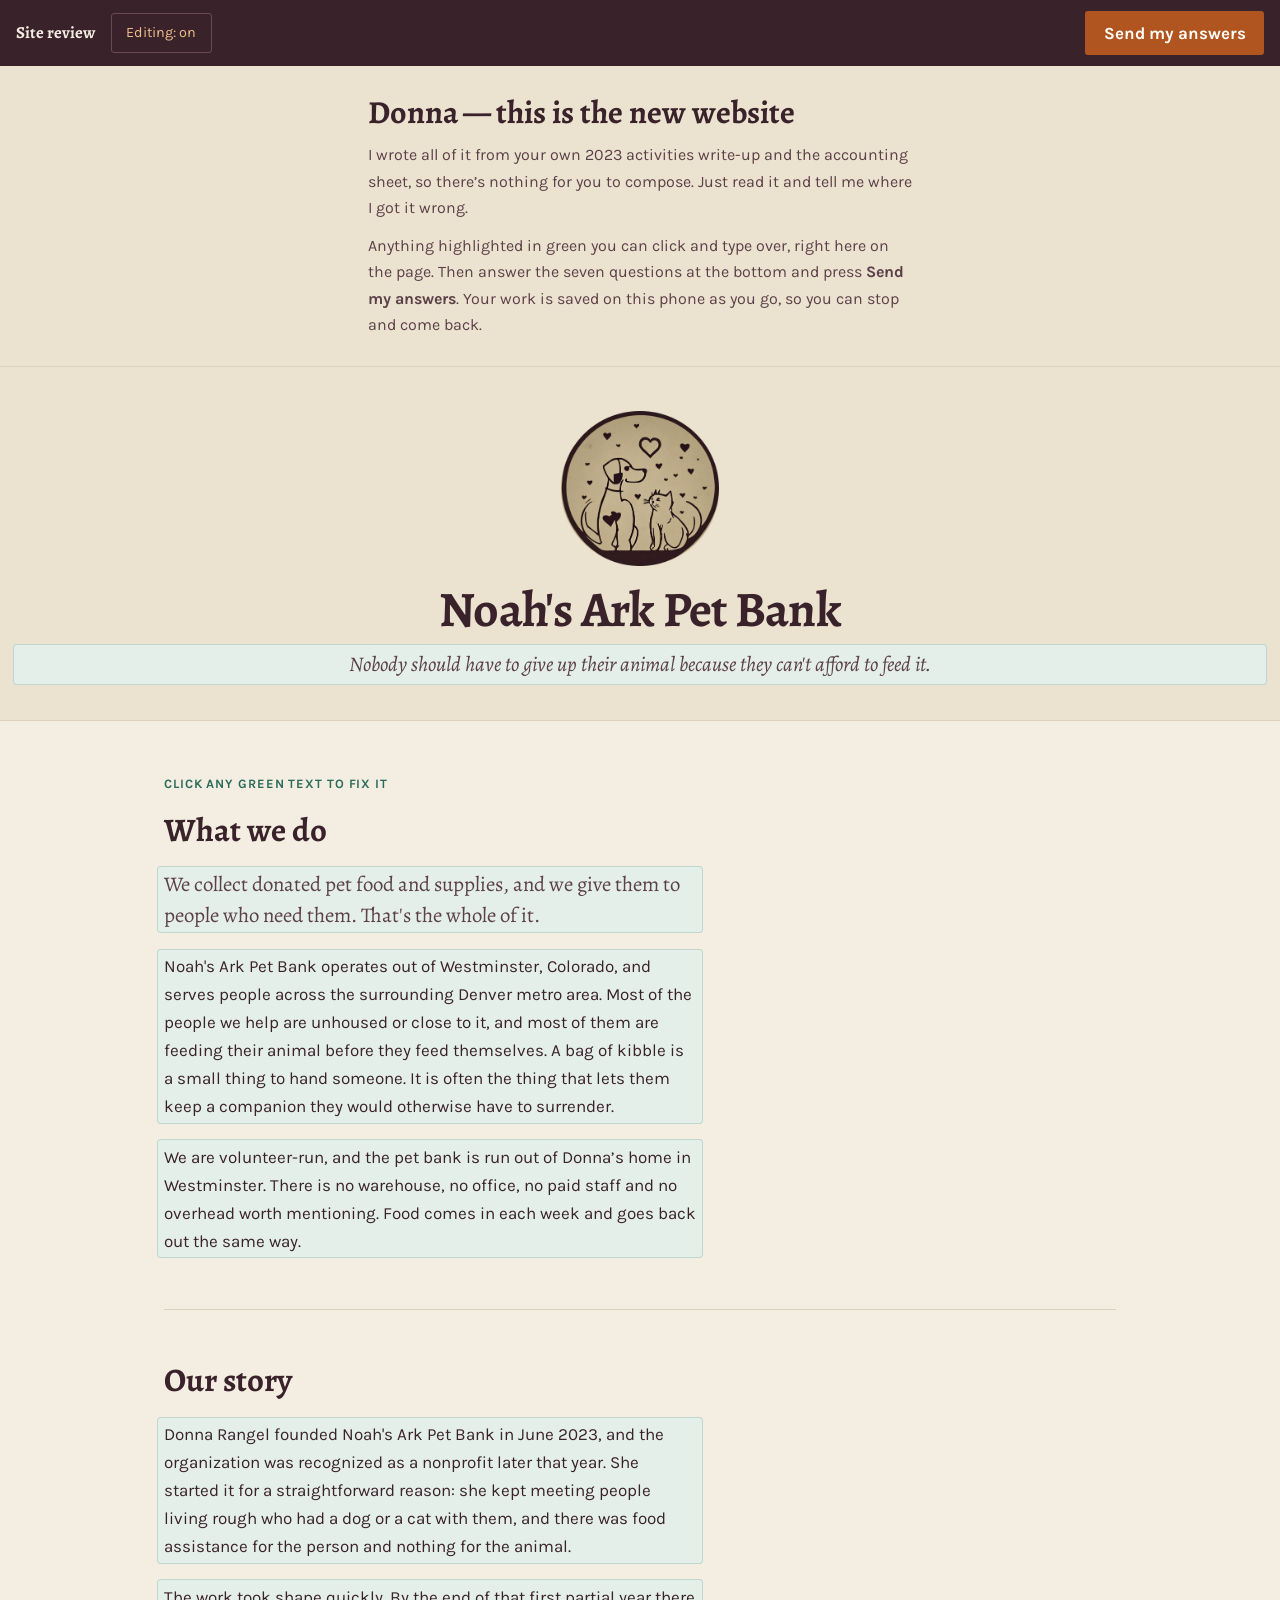
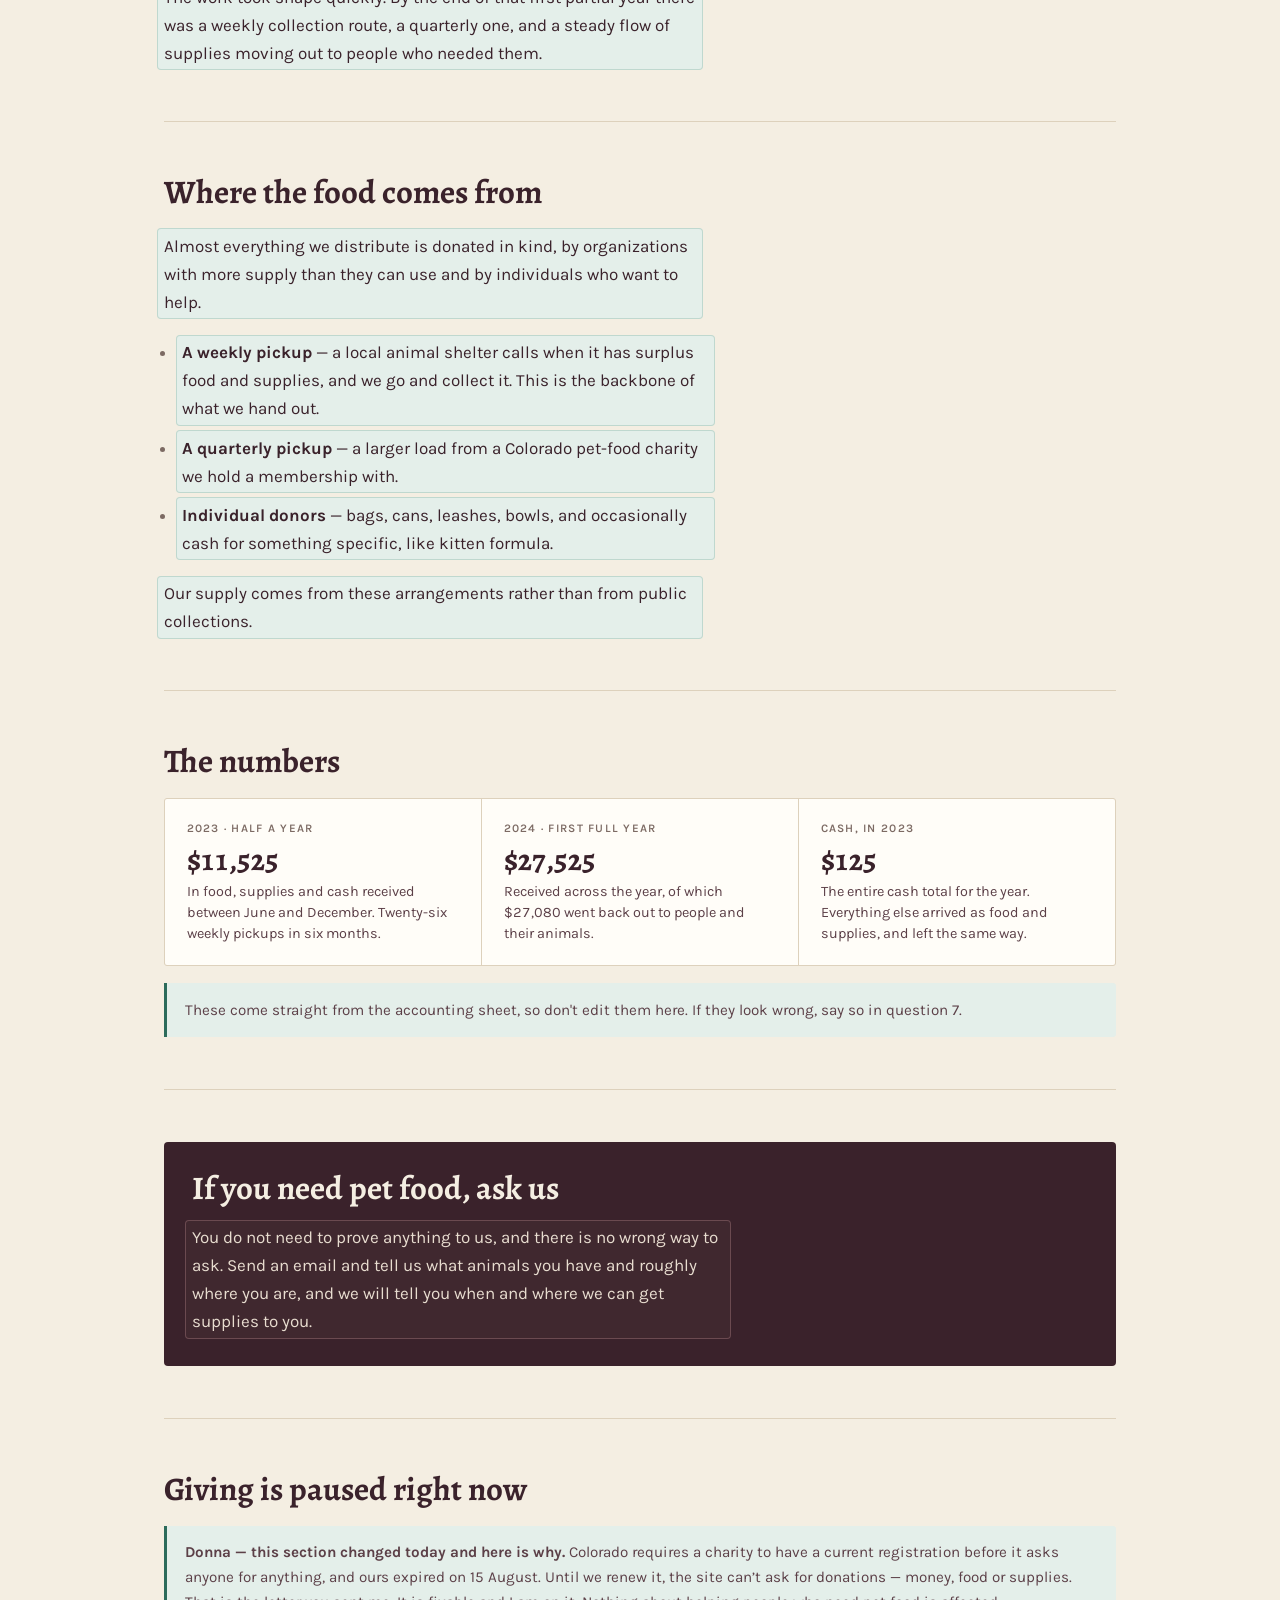
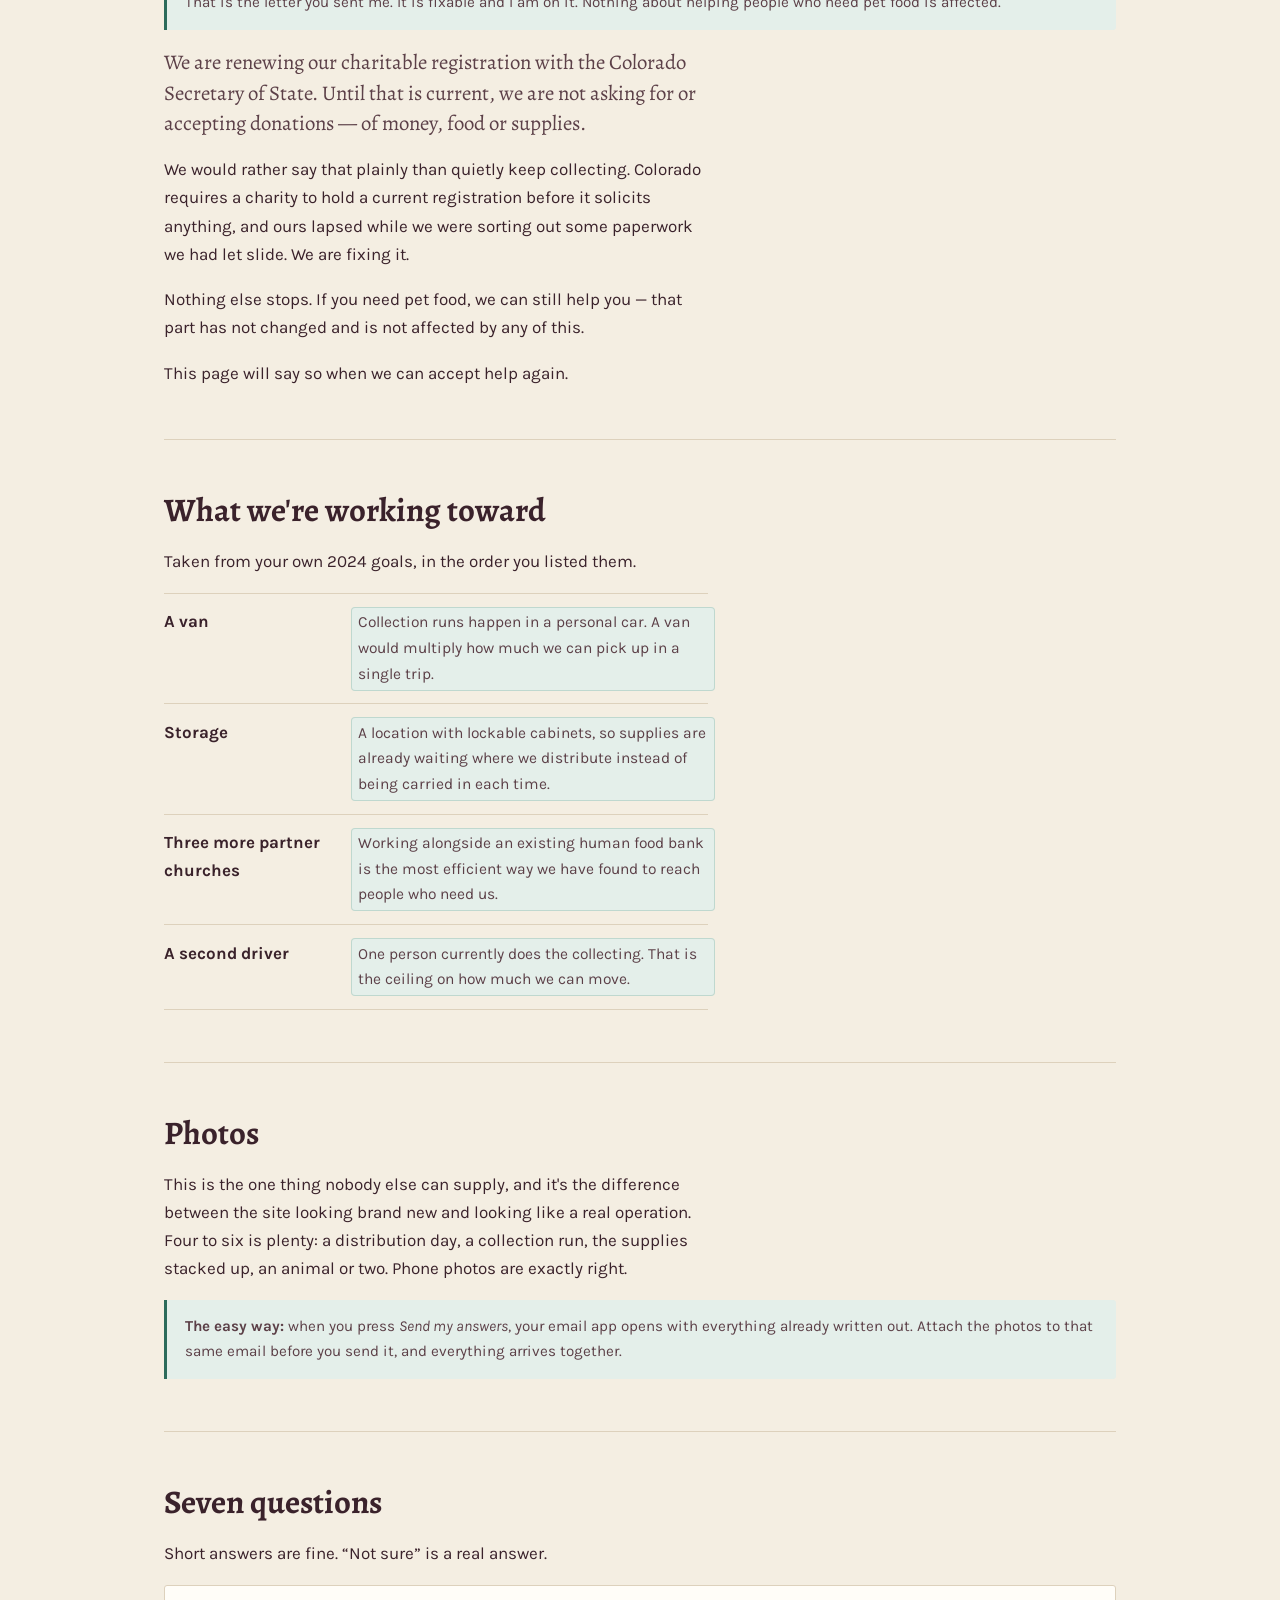
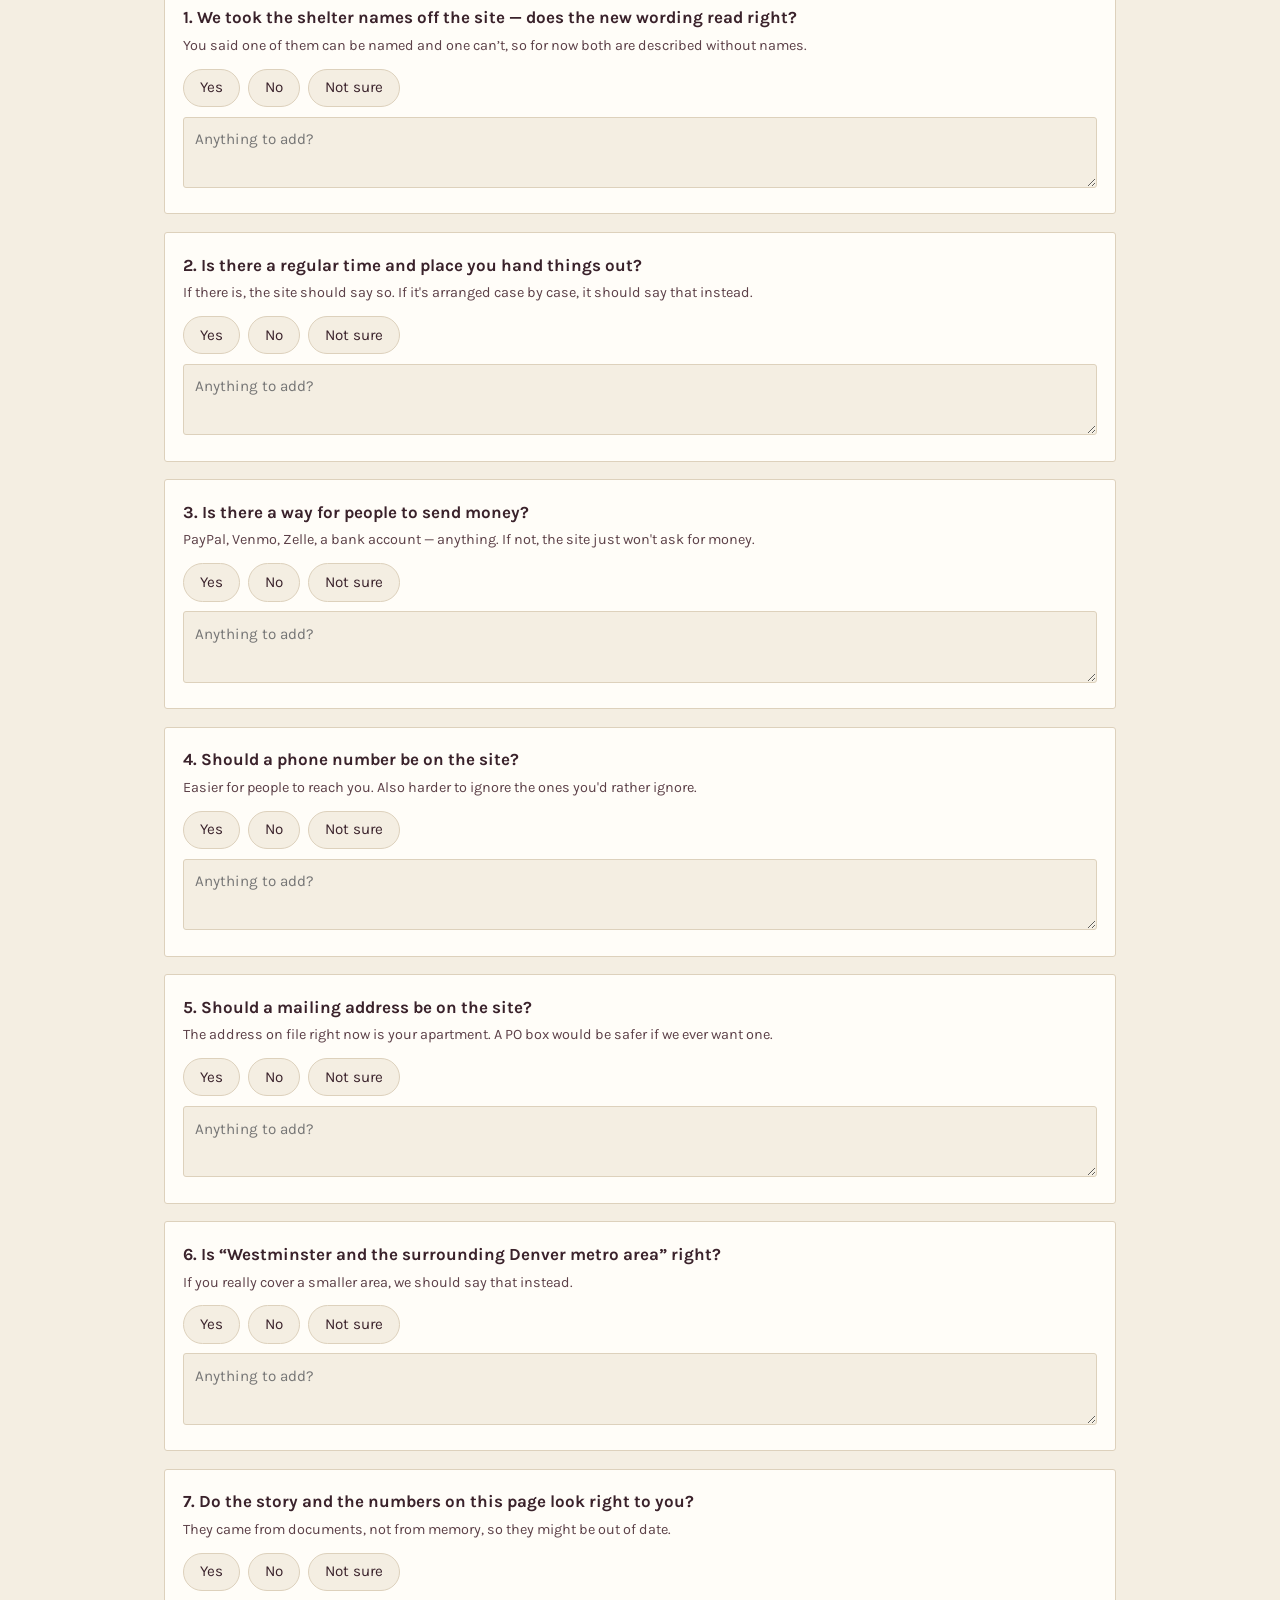
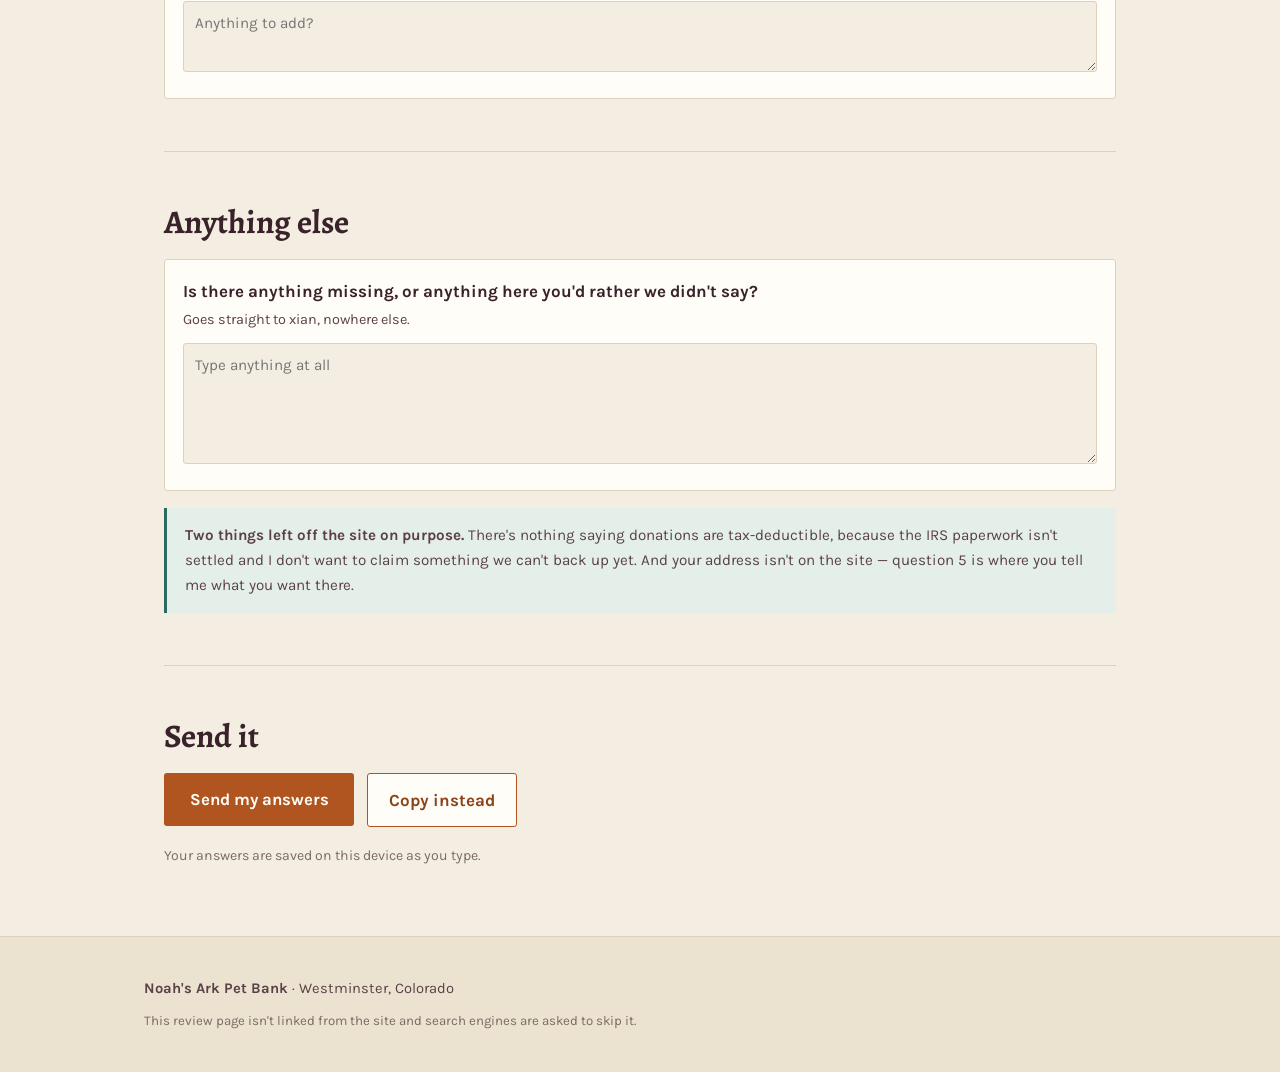
==== commit c91ce9a4: "Stop soliciting while the Colorado registration is lapsed Colo. Rev. Stat. 6-16-111(1)(a) makes it c" ====
--- a/review/index.html
+++ b/review/index.html
@@ -113,7 +113,7 @@
       <li data-edit="source_2"><strong>A quarterly pickup</strong> — a larger load from a Colorado pet-food charity we hold a membership with.</li>
       <li data-edit="source_3"><strong>Individual donors</strong> &mdash; bags, cans, leashes, bowls, and occasionally cash for something specific, like kitten formula.</li>
     </ul>
-    <p data-edit="sources_outro">We are always looking for another regular source. If your shelter, store, church or rescue has surplus pet food, we will come and collect it.</p>
+    <p data-edit="sources_outro">Our supply comes from these arrangements rather than from public collections.</p>
   </section>
 
   <section>
@@ -135,12 +135,21 @@
   </section>
 
   <section>
-    <h2>Ways to give</h2>
-    <ul class="ways">
-      <li><article><h3>Food and supplies</h3><p data-edit="give_1">Dry dog and cat food is what we run through fastest. We also take treats, bowls, leashes, collars, litter and kitten formula. Email us and we will arrange a drop-off or come and collect it.</p></article></li>
-      <li><article><h3>Your time</h3><p data-edit="give_2">Collection runs, sorting, distribution days, and help finding new donation partners. Regular hours are welcome and so is one afternoon.</p></article></li>
-      <li><article><h3>A standing supply</h3><p data-edit="give_3">If you run a shelter, rescue, pet store, grocery or church food bank, a recurring donation of surplus stock is the single most valuable thing anyone gives us.</p></article></li>
-    </ul>
+    <h2>Giving is paused right now</h2>
+    <p class="tip"><strong>Donna — this section changed today and here is why.</strong> Colorado
+      requires a charity to have a current registration before it asks anyone for anything, and ours
+      expired on 15 August. Until we renew it, the site can’t ask for donations — money, food or
+      supplies. That is the letter you sent me. It is fixable and I am on it. Nothing about helping
+      people who need pet food is affected.</p>
+    <p class="lede">We are renewing our charitable registration with the Colorado Secretary of
+      State. Until that is current, we are not asking for or accepting donations — of money, food or
+      supplies.</p>
+    <p>We would rather say that plainly than quietly keep collecting. Colorado requires a charity to
+      hold a current registration before it solicits anything, and ours lapsed while we were sorting
+      out some paperwork we had let slide. We are fixing it.</p>
+    <p>Nothing else stops. If you need pet food, we can still help you — that part has not changed
+      and is not affected by any of this.</p>
+    <p>This page will say so when we can accept help again.</p>
   </section>
 
   <section>
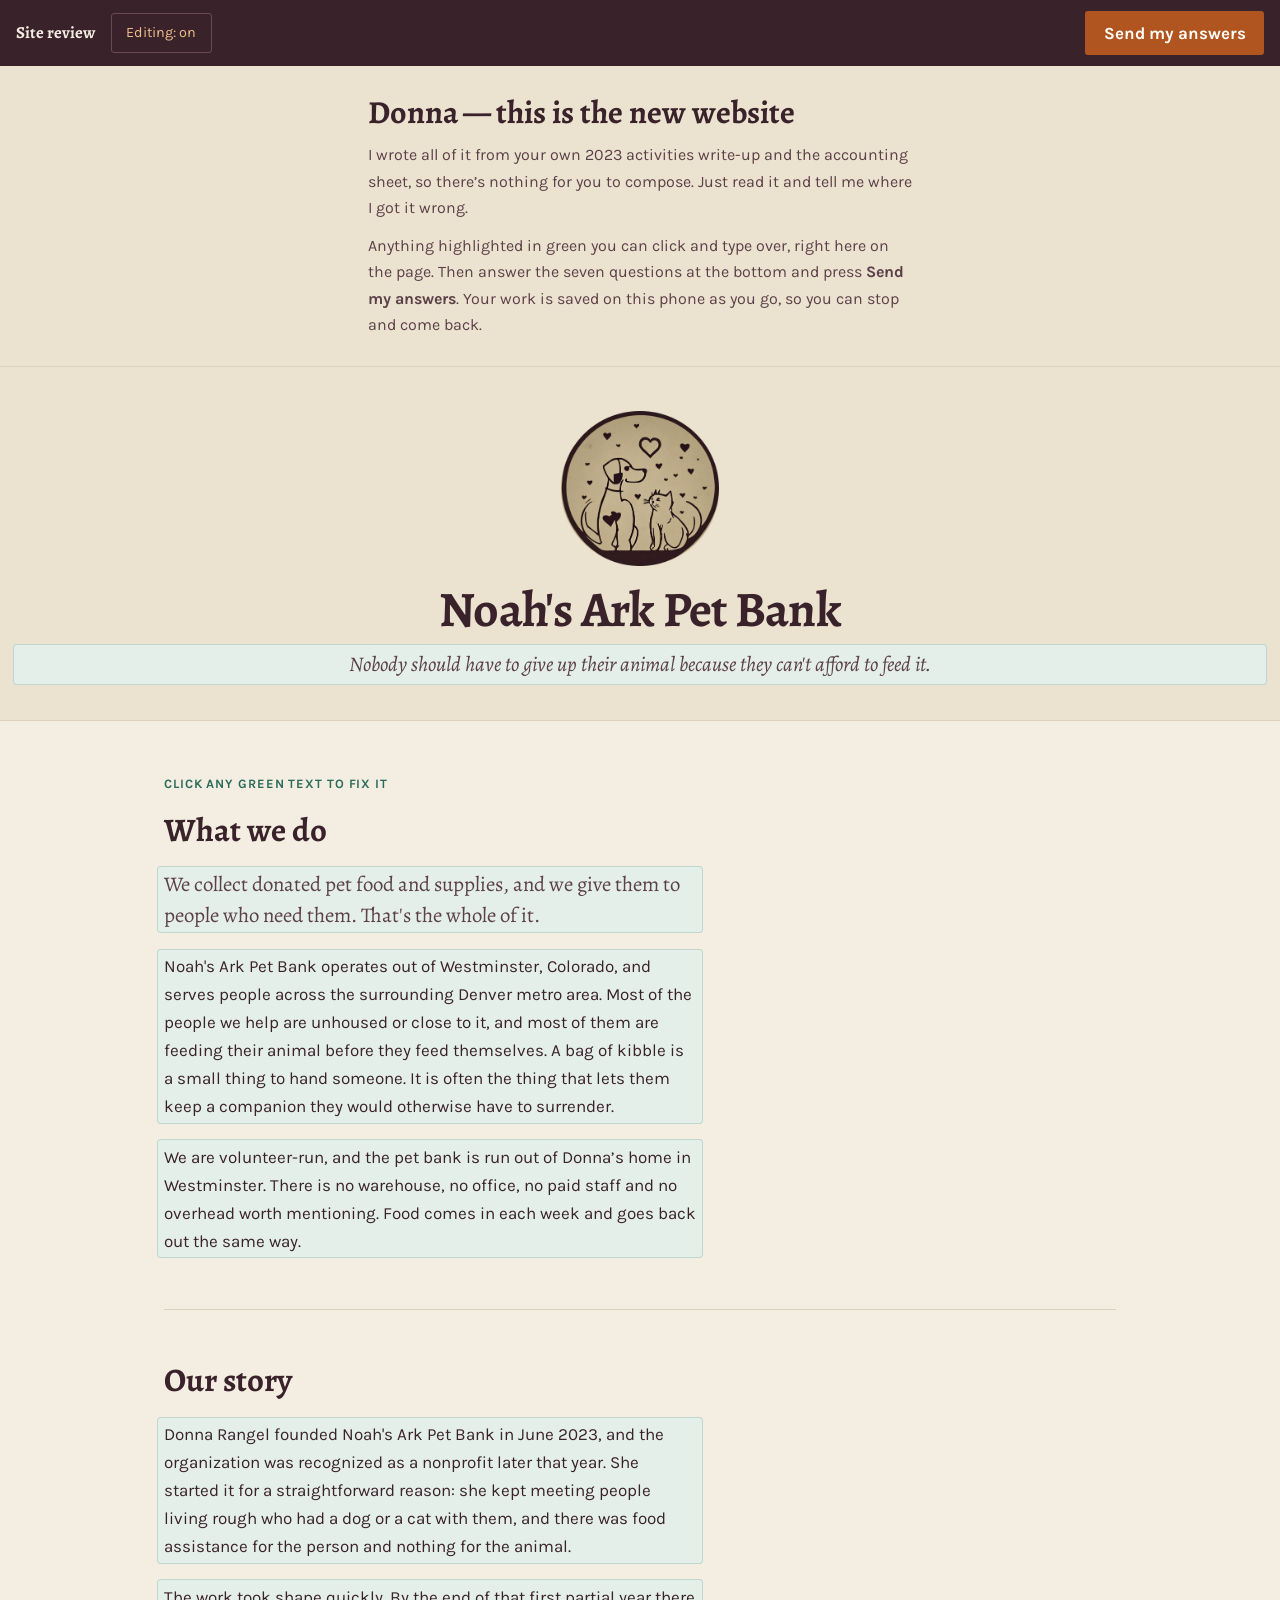
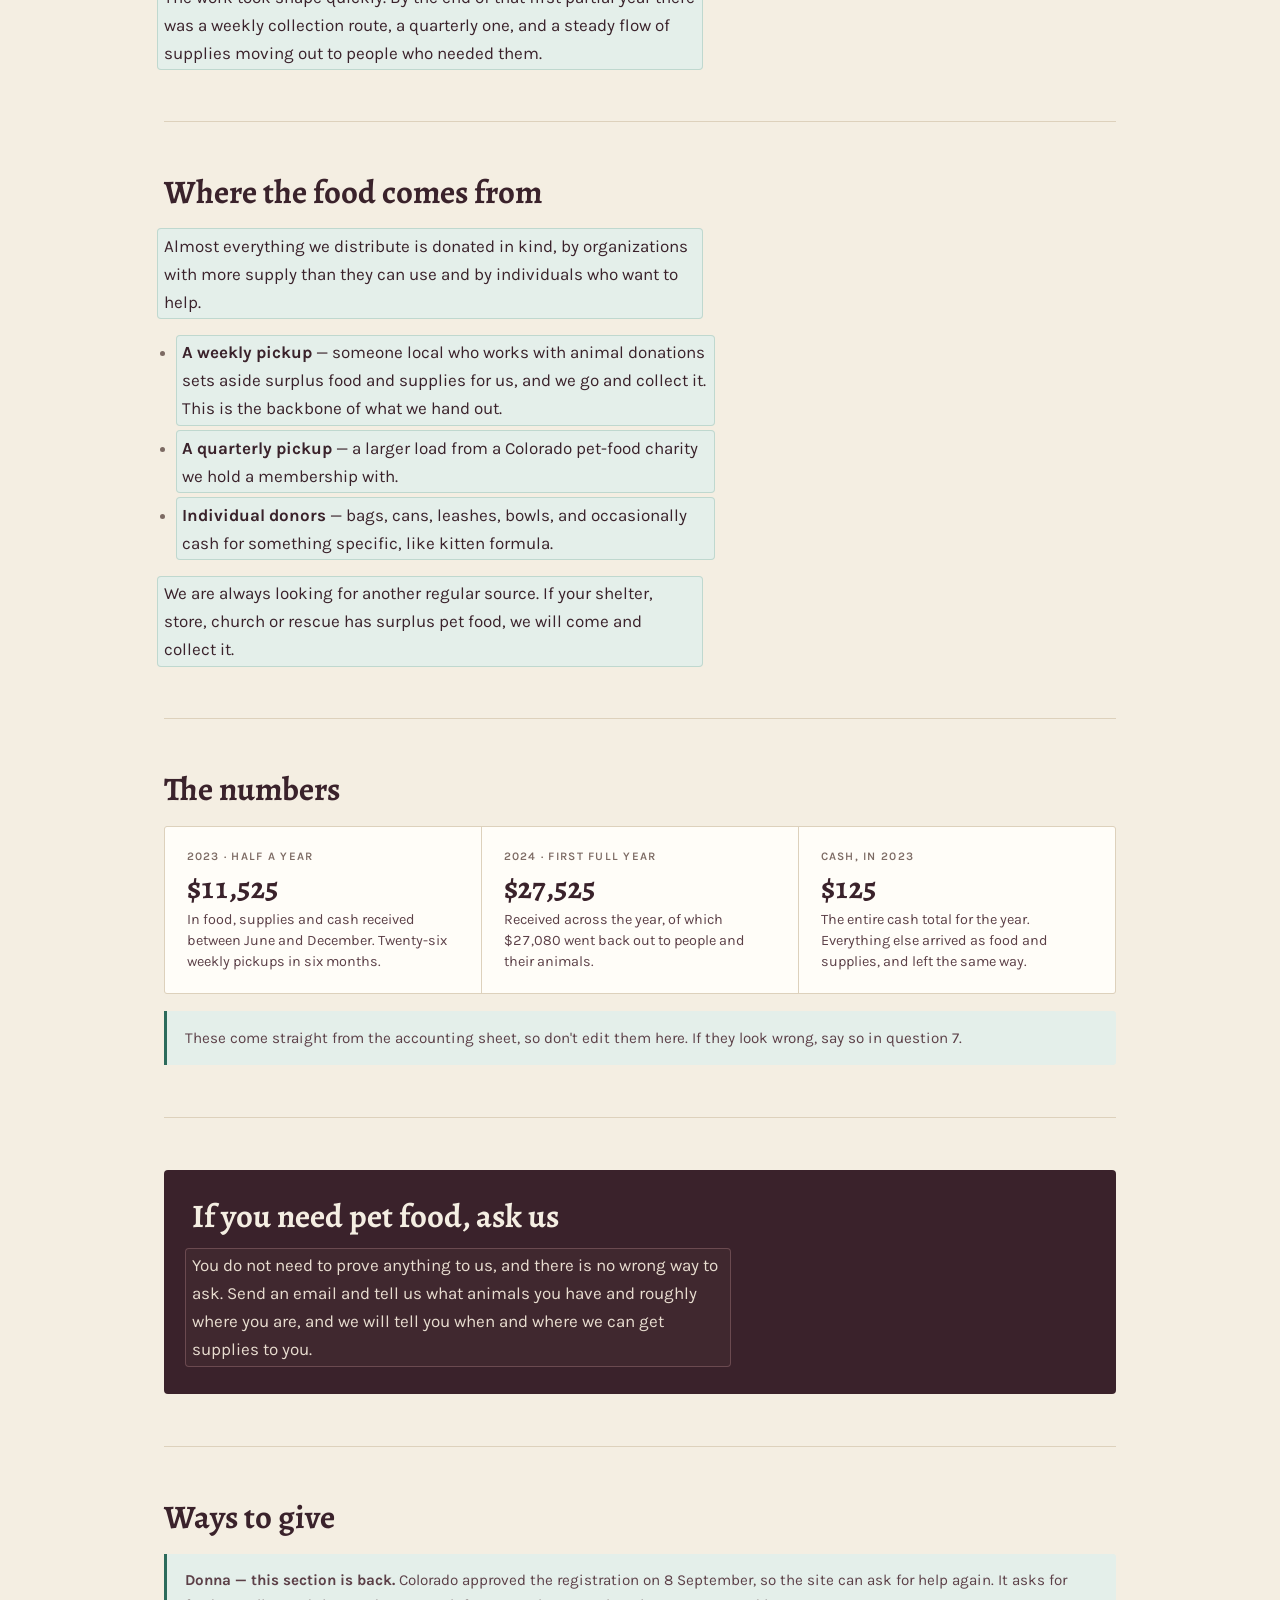
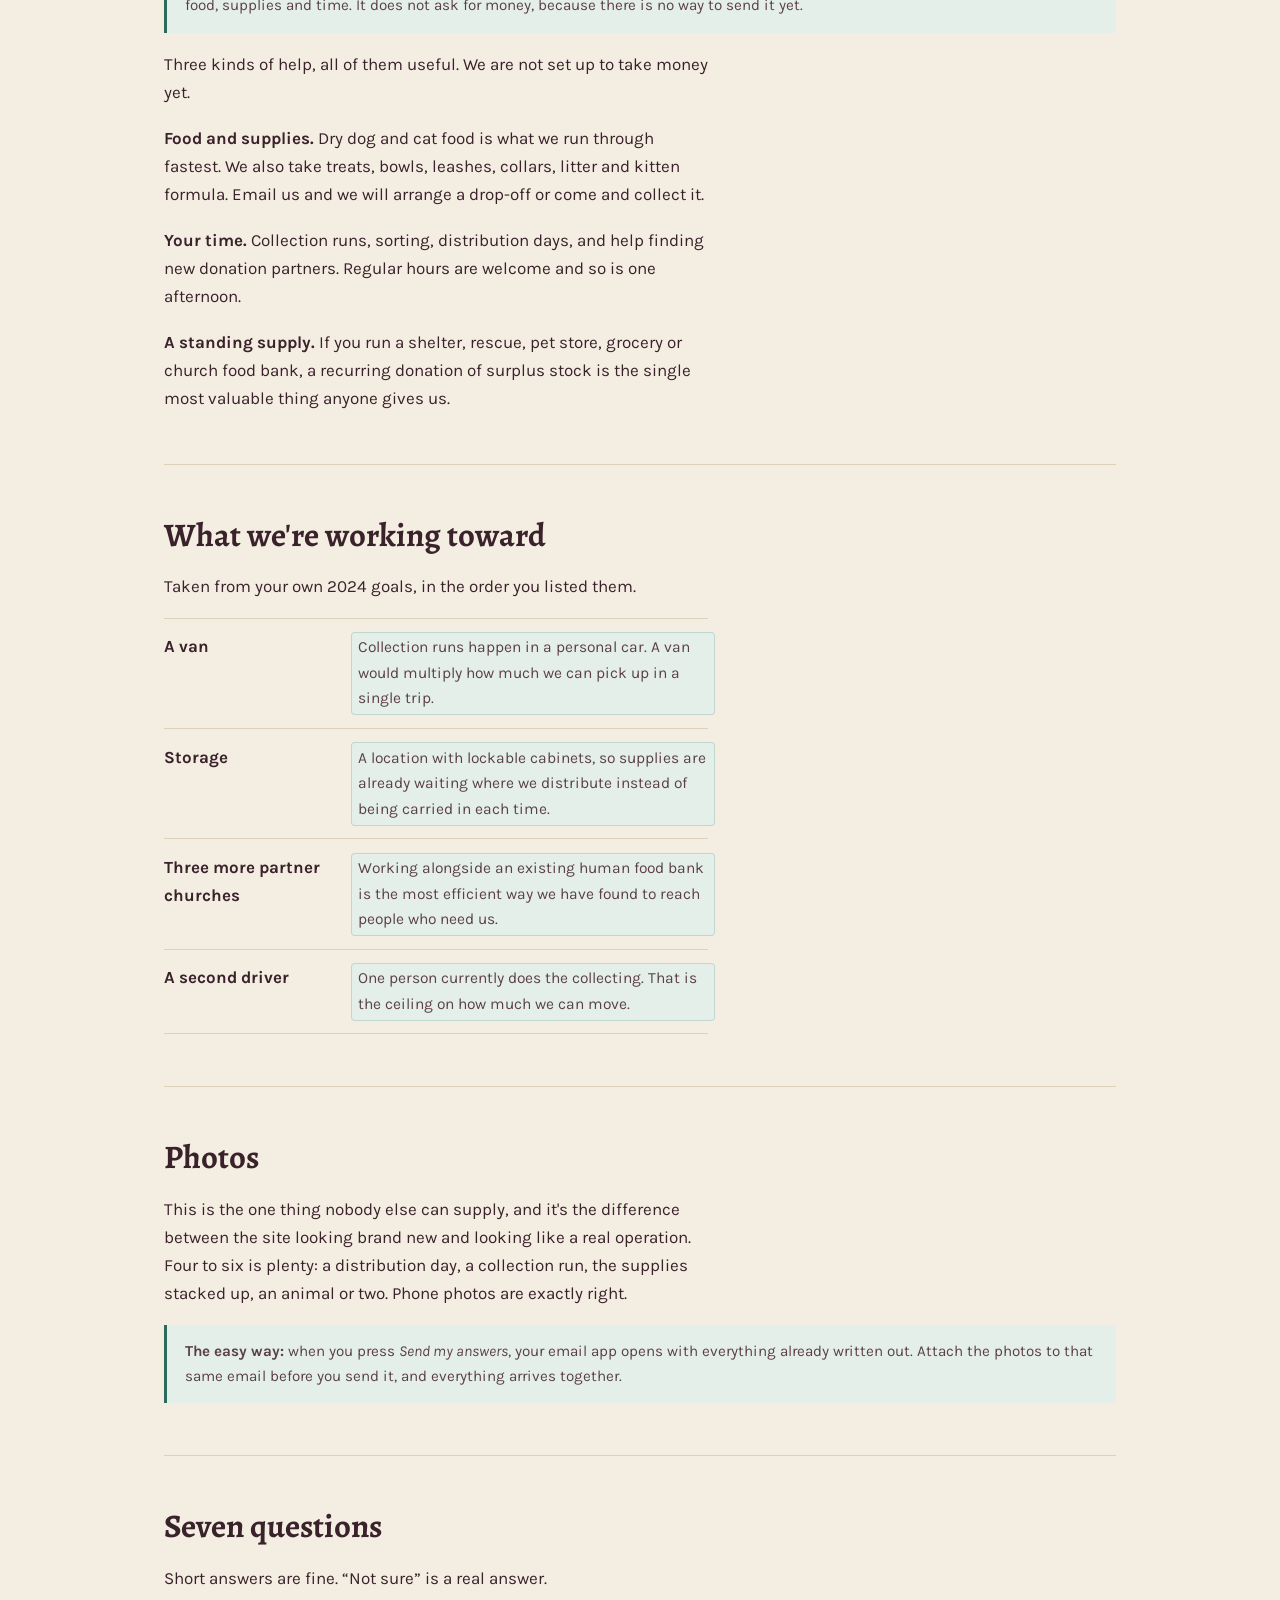
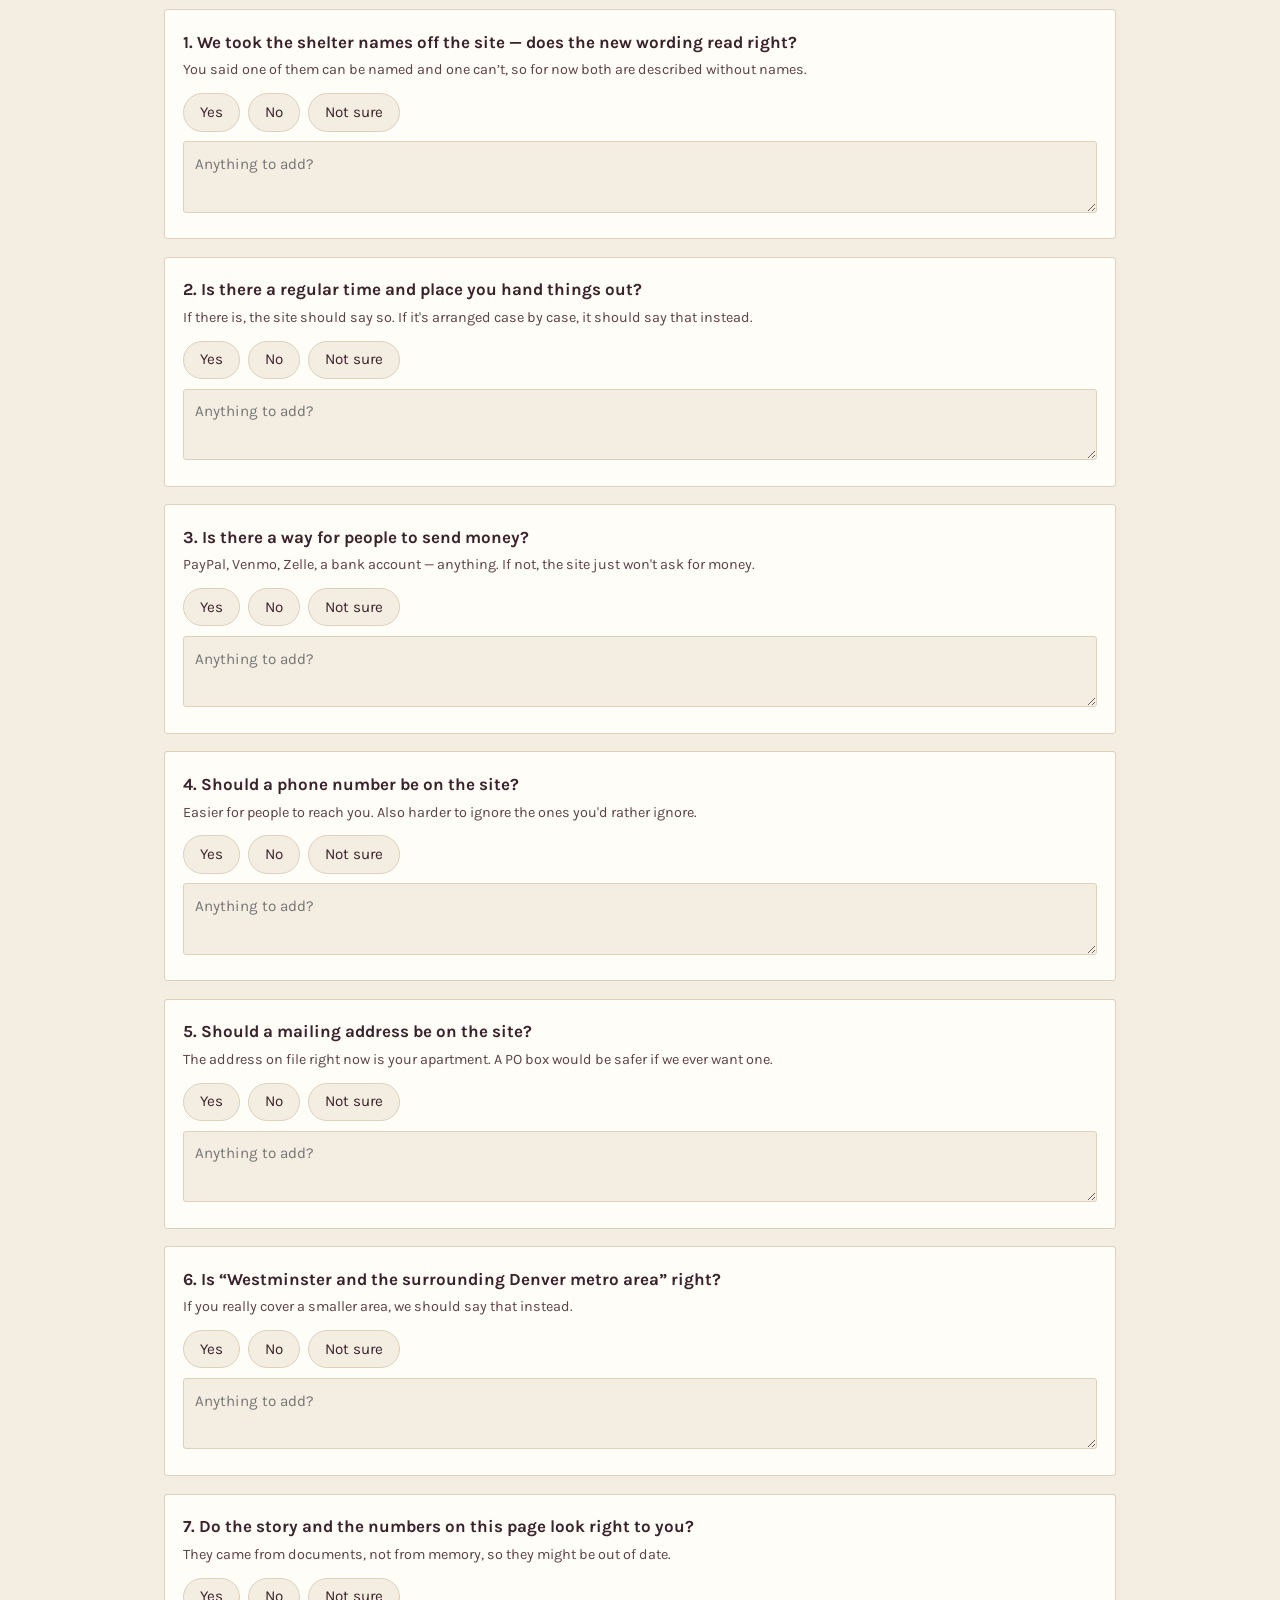
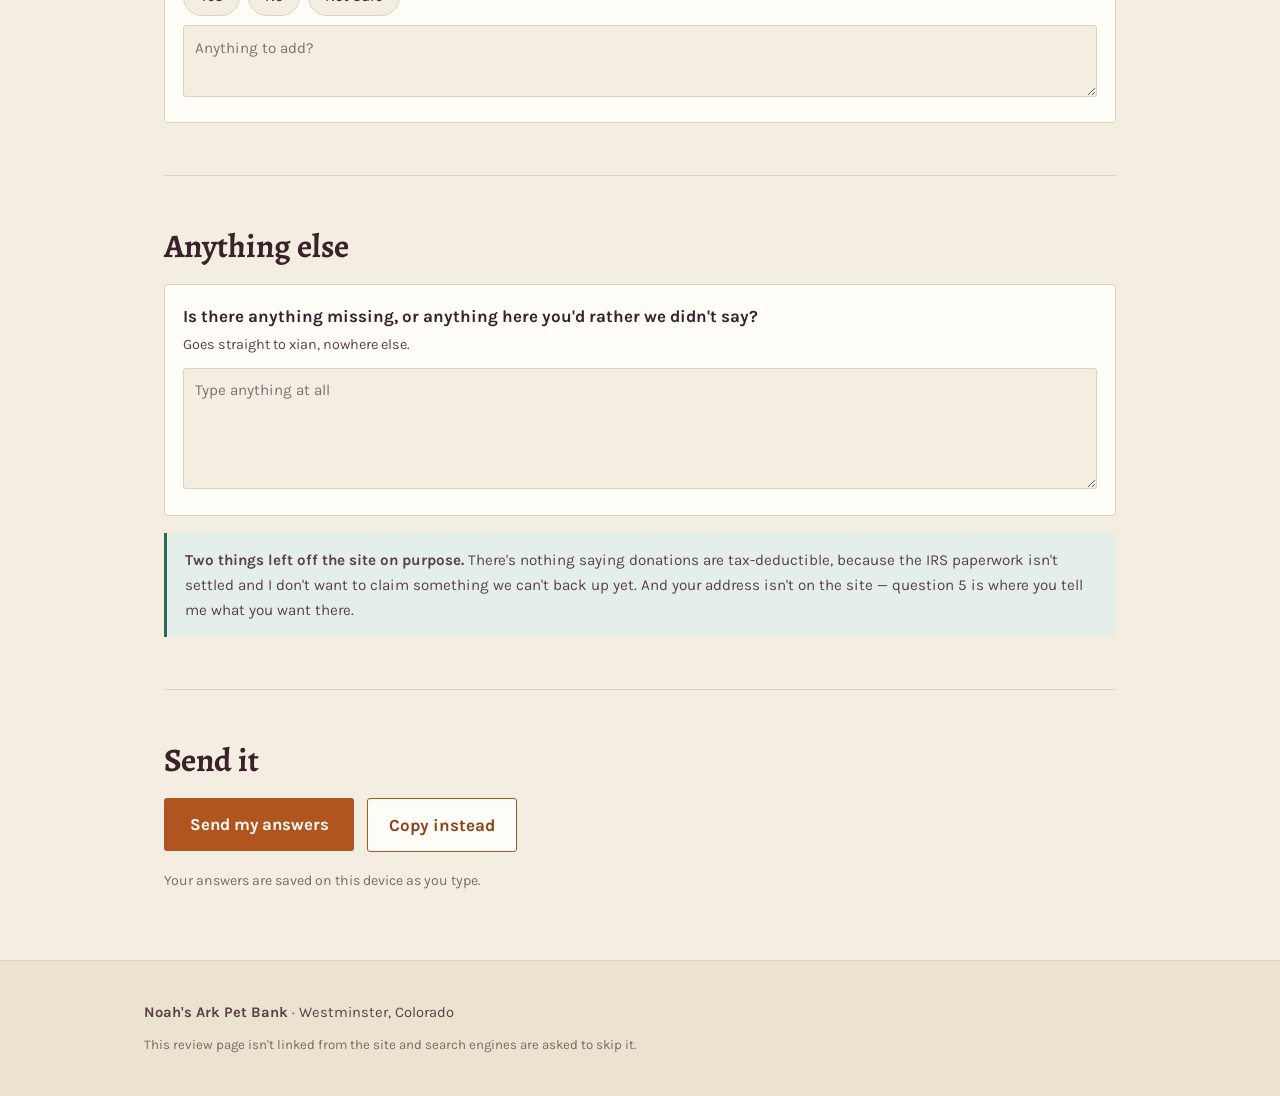
==== commit 3505d367: "Restore Ways to give now that the Colorado registration is current; correct the weekly-source wordin" ====
--- a/review/index.html
+++ b/review/index.html
@@ -109,11 +109,11 @@
     <h2>Where the food comes from</h2>
     <p data-edit="sources_intro">Almost everything we distribute is donated in kind, by organizations with more supply than they can use and by individuals who want to help.</p>
     <ul>
-      <li data-edit="source_1"><strong>A weekly pickup</strong> — a local animal shelter calls when it has surplus food and supplies, and we go and collect it. This is the backbone of what we hand out.</li>
+      <li data-edit="source_1"><strong>A weekly pickup</strong> — someone local who works with animal donations sets aside surplus food and supplies for us, and we go and collect it. This is the backbone of what we hand out.</li>
       <li data-edit="source_2"><strong>A quarterly pickup</strong> — a larger load from a Colorado pet-food charity we hold a membership with.</li>
       <li data-edit="source_3"><strong>Individual donors</strong> &mdash; bags, cans, leashes, bowls, and occasionally cash for something specific, like kitten formula.</li>
     </ul>
-    <p data-edit="sources_outro">Our supply comes from these arrangements rather than from public collections.</p>
+    <p data-edit="sources_outro">We are always looking for another regular source. If your shelter, store, church or rescue has surplus pet food, we will come and collect it.</p>
   </section>
 
   <section>
@@ -135,21 +135,14 @@
   </section>
 
   <section>
-    <h2>Giving is paused right now</h2>
-    <p class="tip"><strong>Donna — this section changed today and here is why.</strong> Colorado
-      requires a charity to have a current registration before it asks anyone for anything, and ours
-      expired on 15 August. Until we renew it, the site can’t ask for donations — money, food or
-      supplies. That is the letter you sent me. It is fixable and I am on it. Nothing about helping
-      people who need pet food is affected.</p>
-    <p class="lede">We are renewing our charitable registration with the Colorado Secretary of
-      State. Until that is current, we are not asking for or accepting donations — of money, food or
-      supplies.</p>
-    <p>We would rather say that plainly than quietly keep collecting. Colorado requires a charity to
-      hold a current registration before it solicits anything, and ours lapsed while we were sorting
-      out some paperwork we had let slide. We are fixing it.</p>
-    <p>Nothing else stops. If you need pet food, we can still help you — that part has not changed
-      and is not affected by any of this.</p>
-    <p>This page will say so when we can accept help again.</p>
+    <h2>Ways to give</h2>
+    <p class="tip"><strong>Donna — this section is back.</strong> Colorado approved the registration
+      on 8 September, so the site can ask for help again. It asks for food, supplies and time. It does
+      not ask for money, because there is no way to send it yet.</p>
+    <p>Three kinds of help, all of them useful. We are not set up to take money yet.</p>
+    <p><strong>Food and supplies.</strong> Dry dog and cat food is what we run through fastest. We also take treats, bowls, leashes, collars, litter and kitten formula. Email us and we will arrange a drop-off or come and collect it.</p>
+    <p><strong>Your time.</strong> Collection runs, sorting, distribution days, and help finding new donation partners. Regular hours are welcome and so is one afternoon.</p>
+    <p><strong>A standing supply.</strong> If you run a shelter, rescue, pet store, grocery or church food bank, a recurring donation of surplus stock is the single most valuable thing anyone gives us.</p>
   </section>
 
   <section>
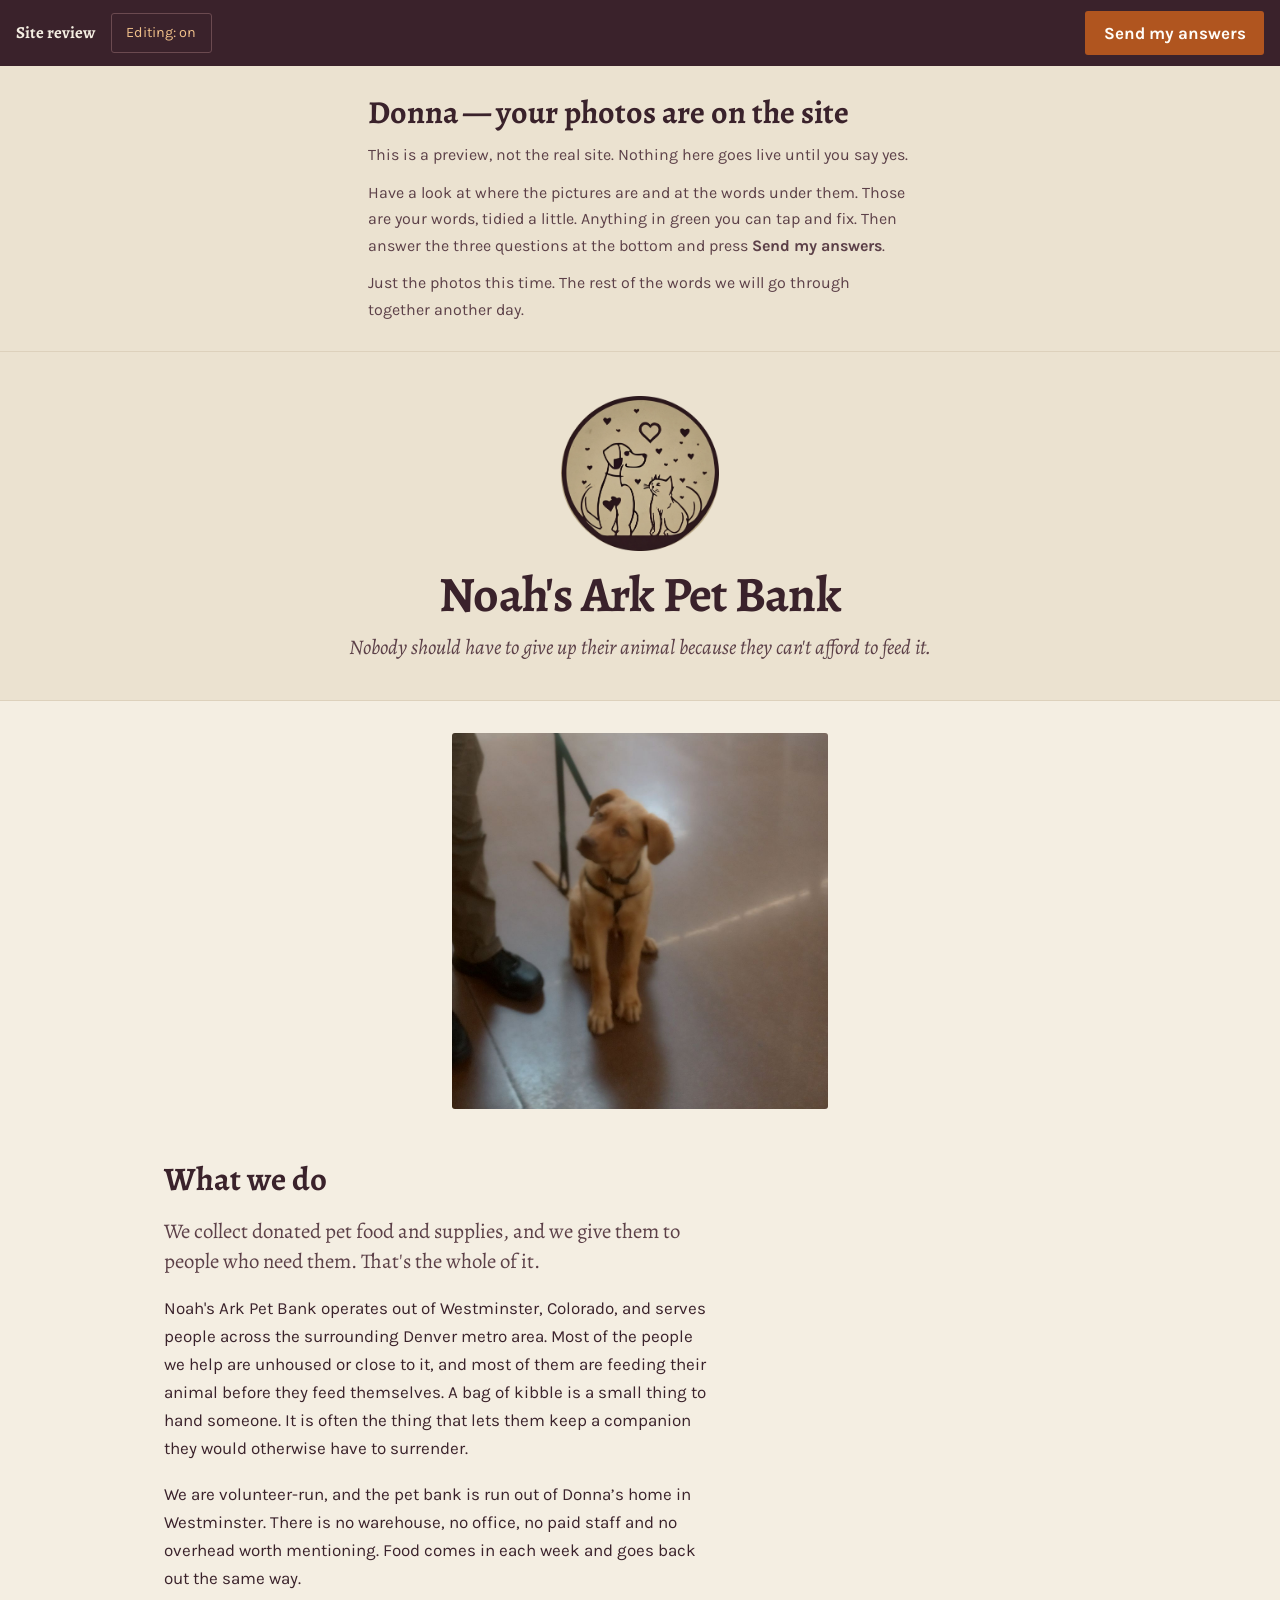
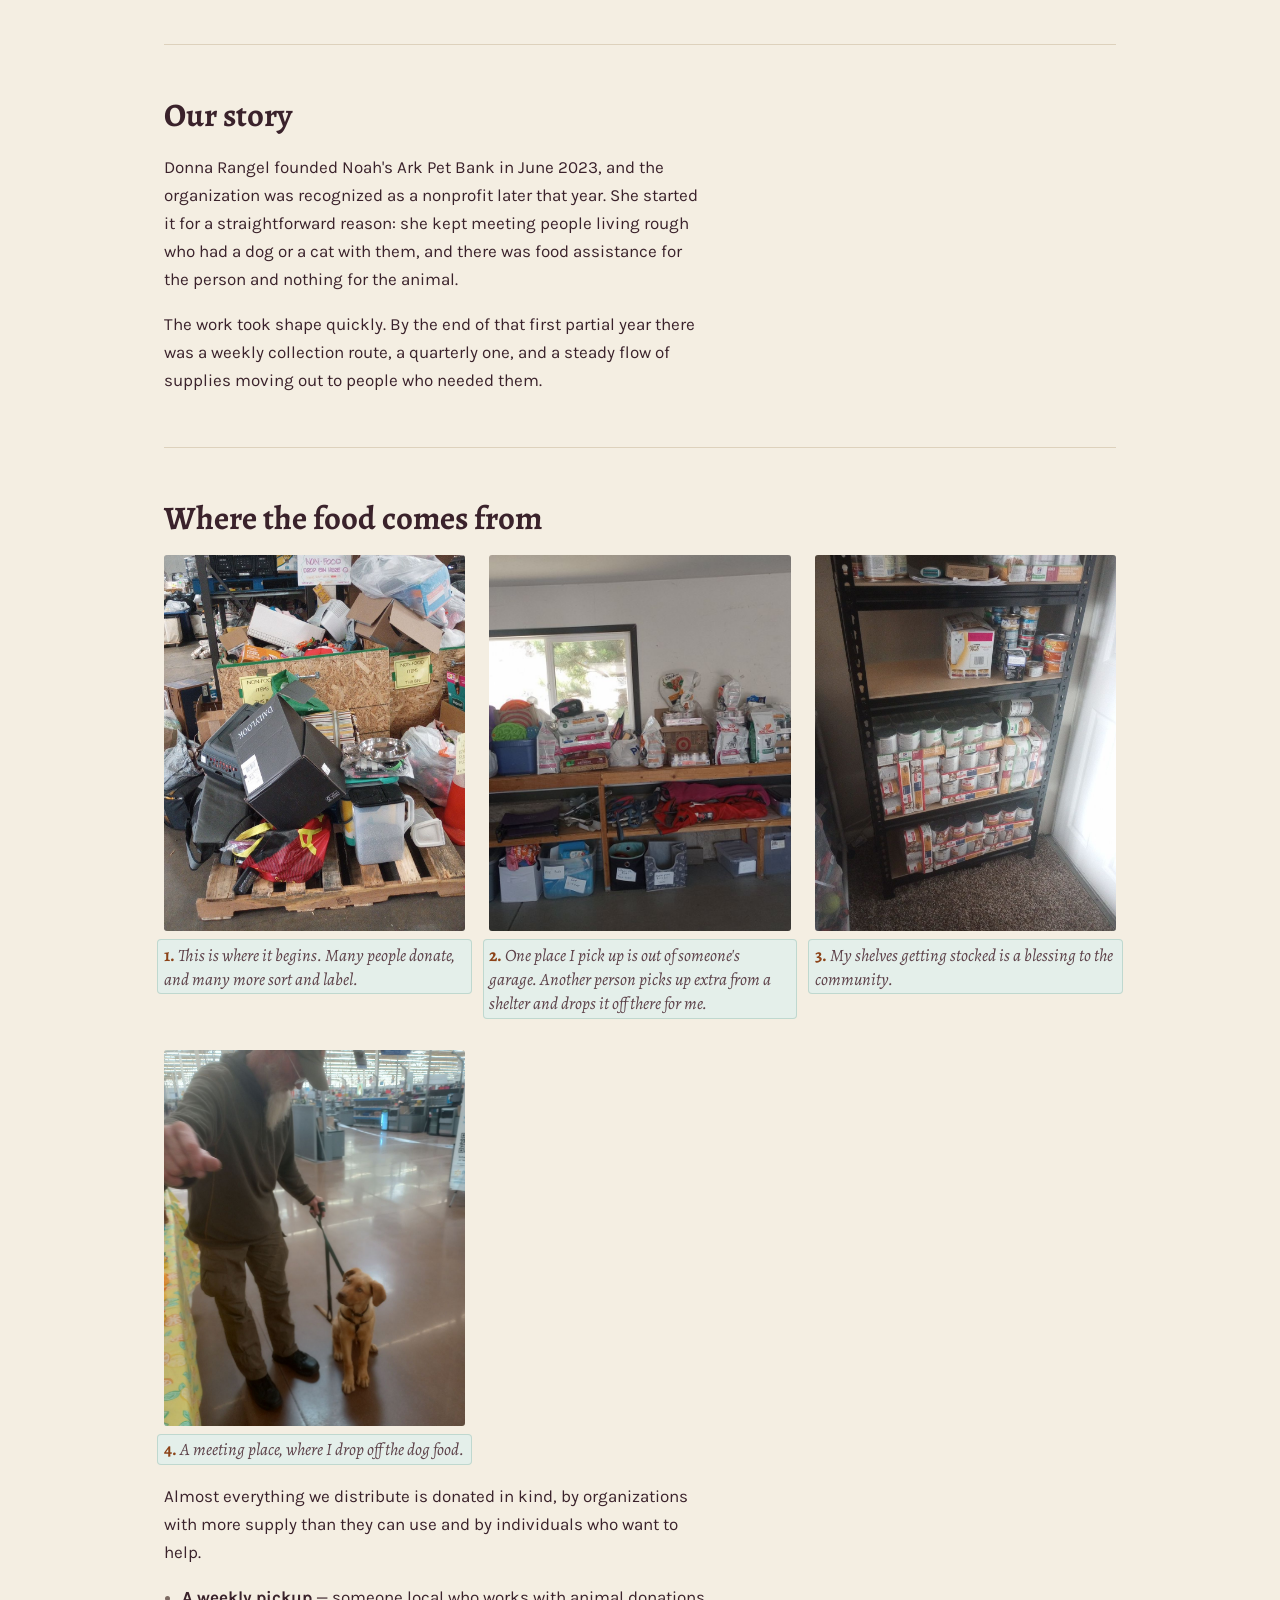
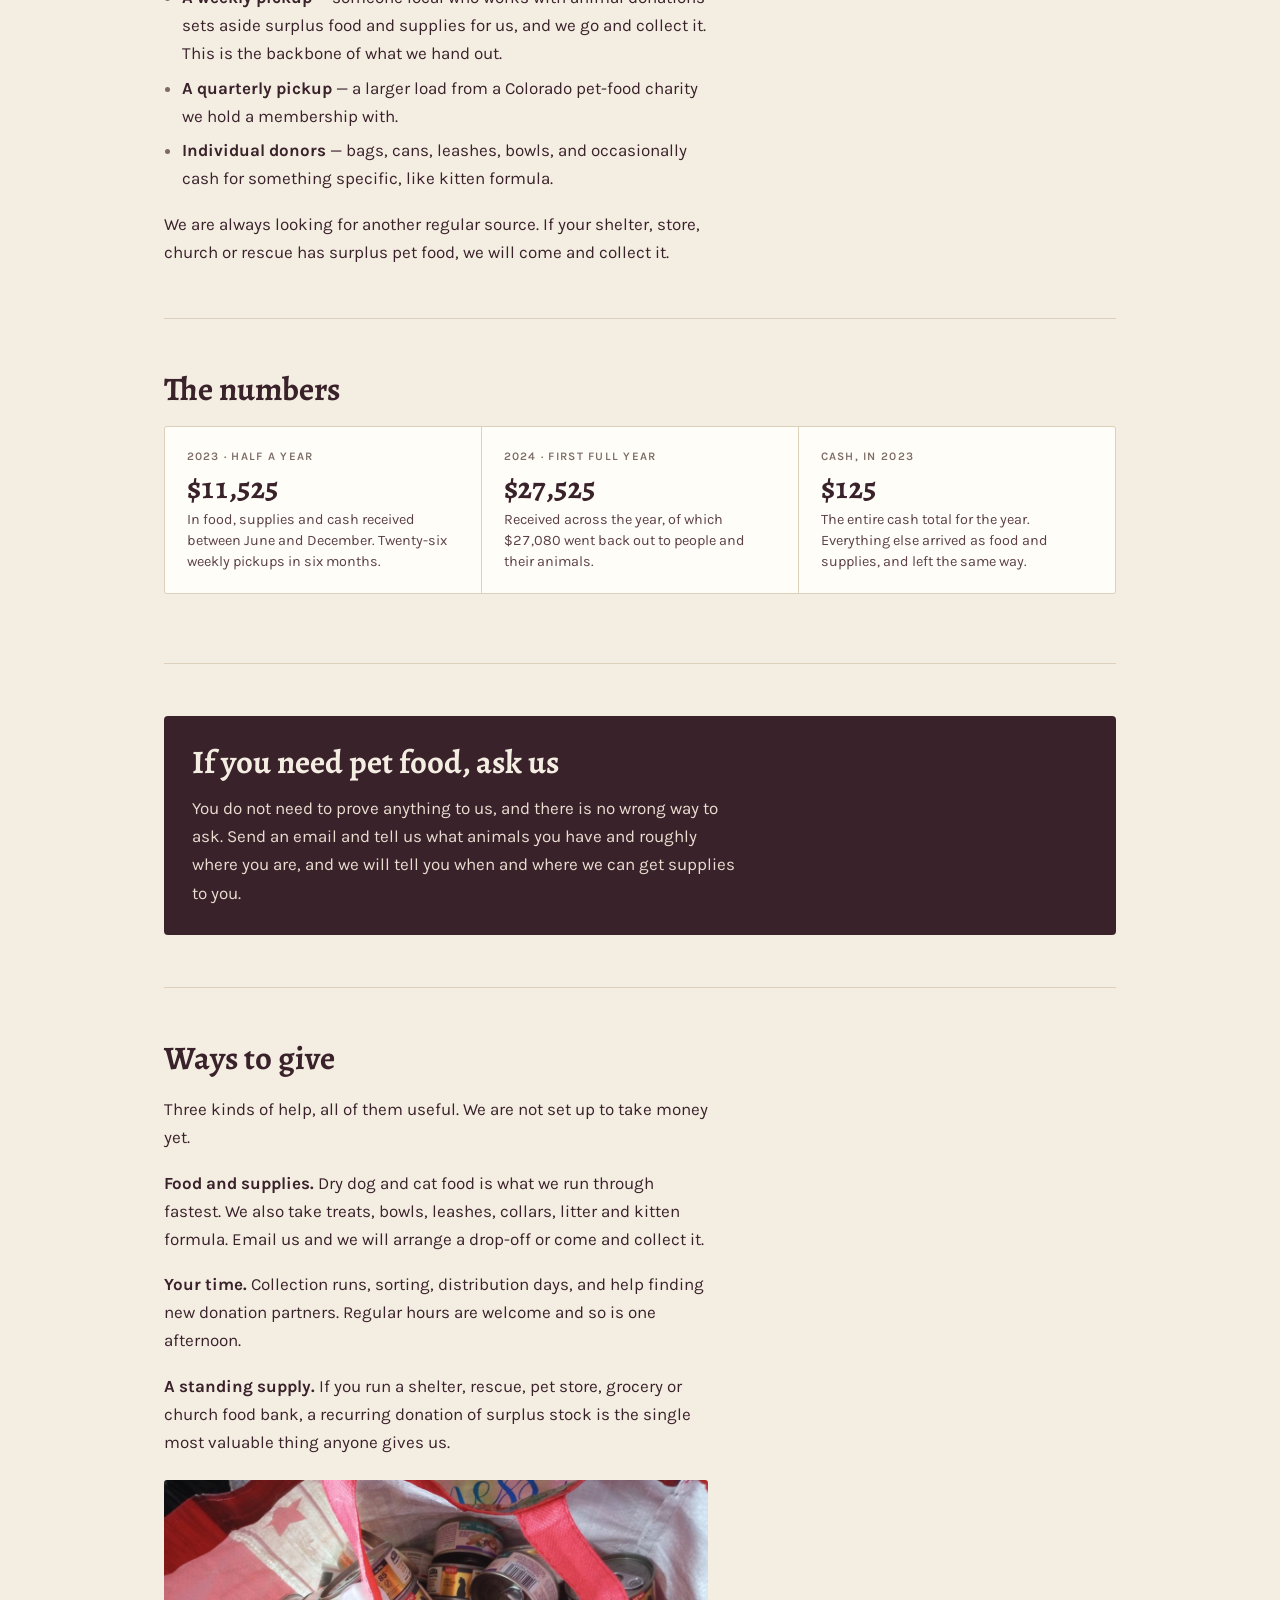
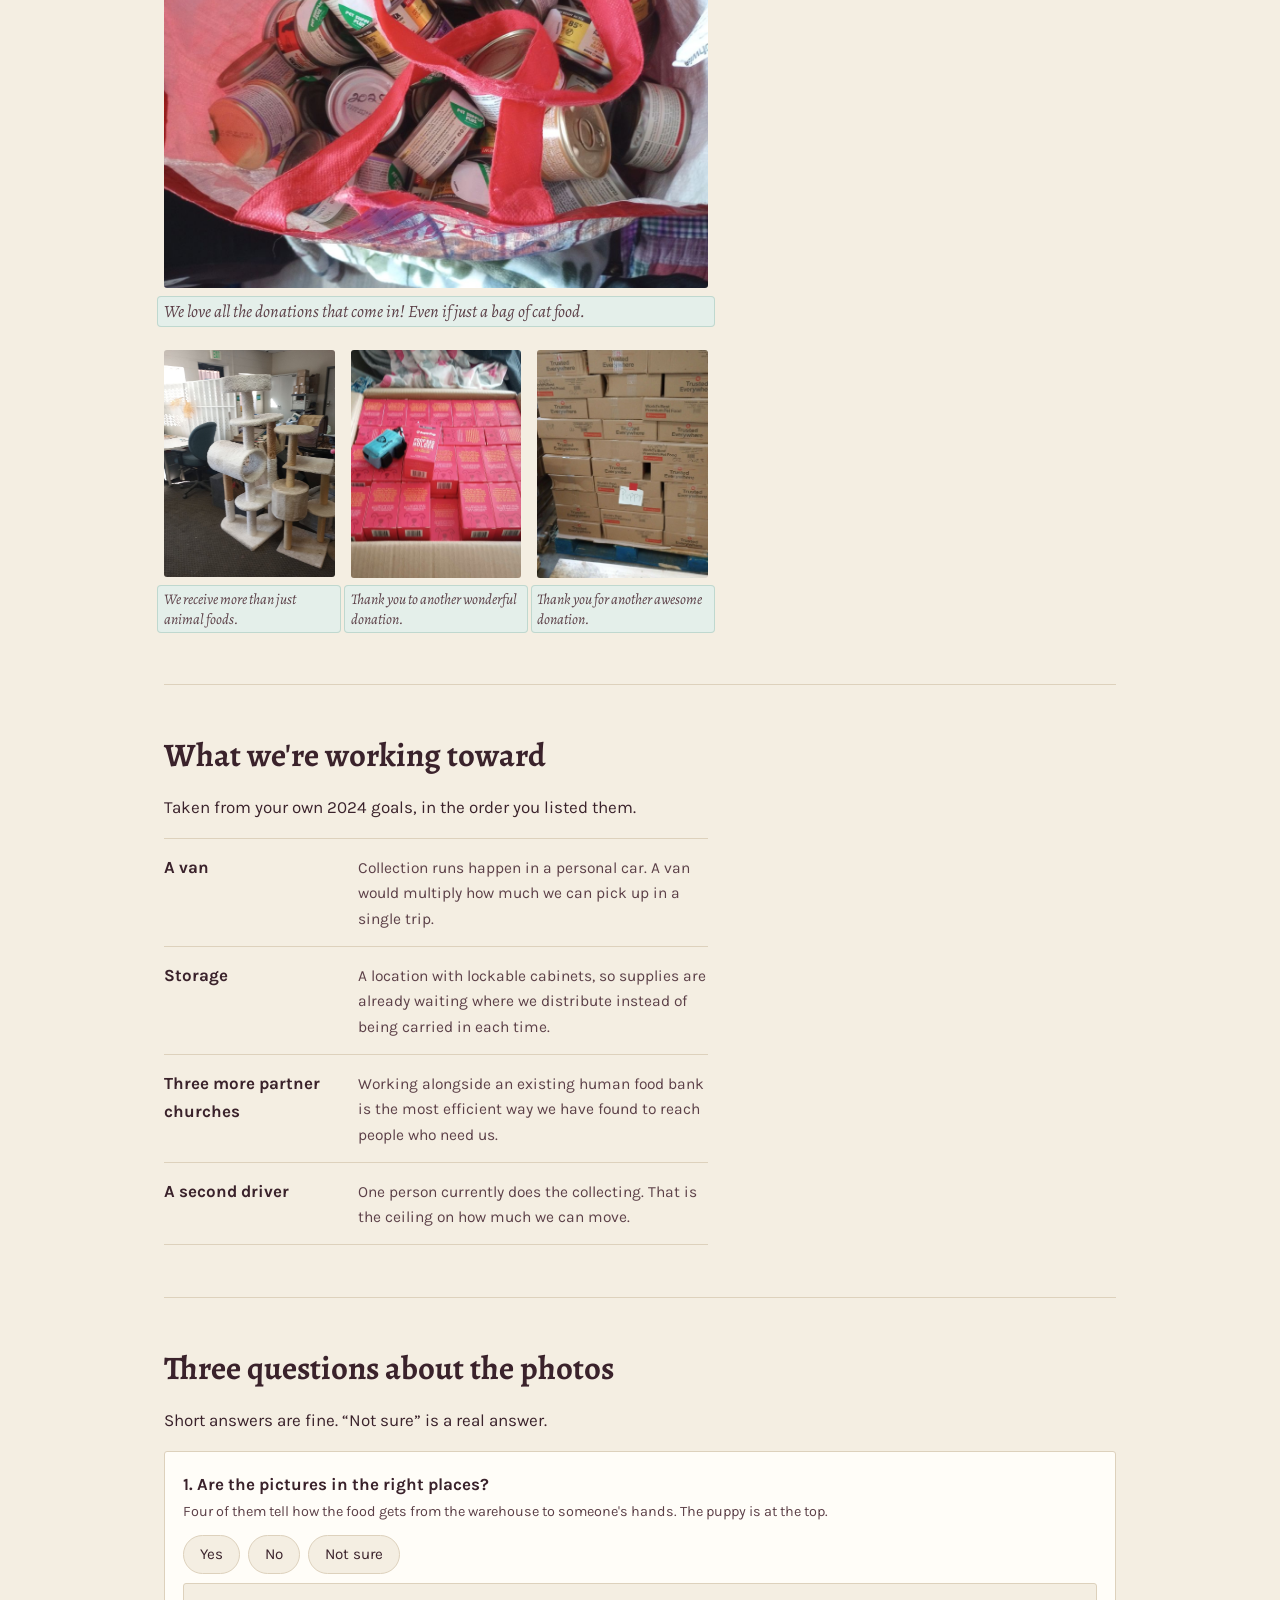
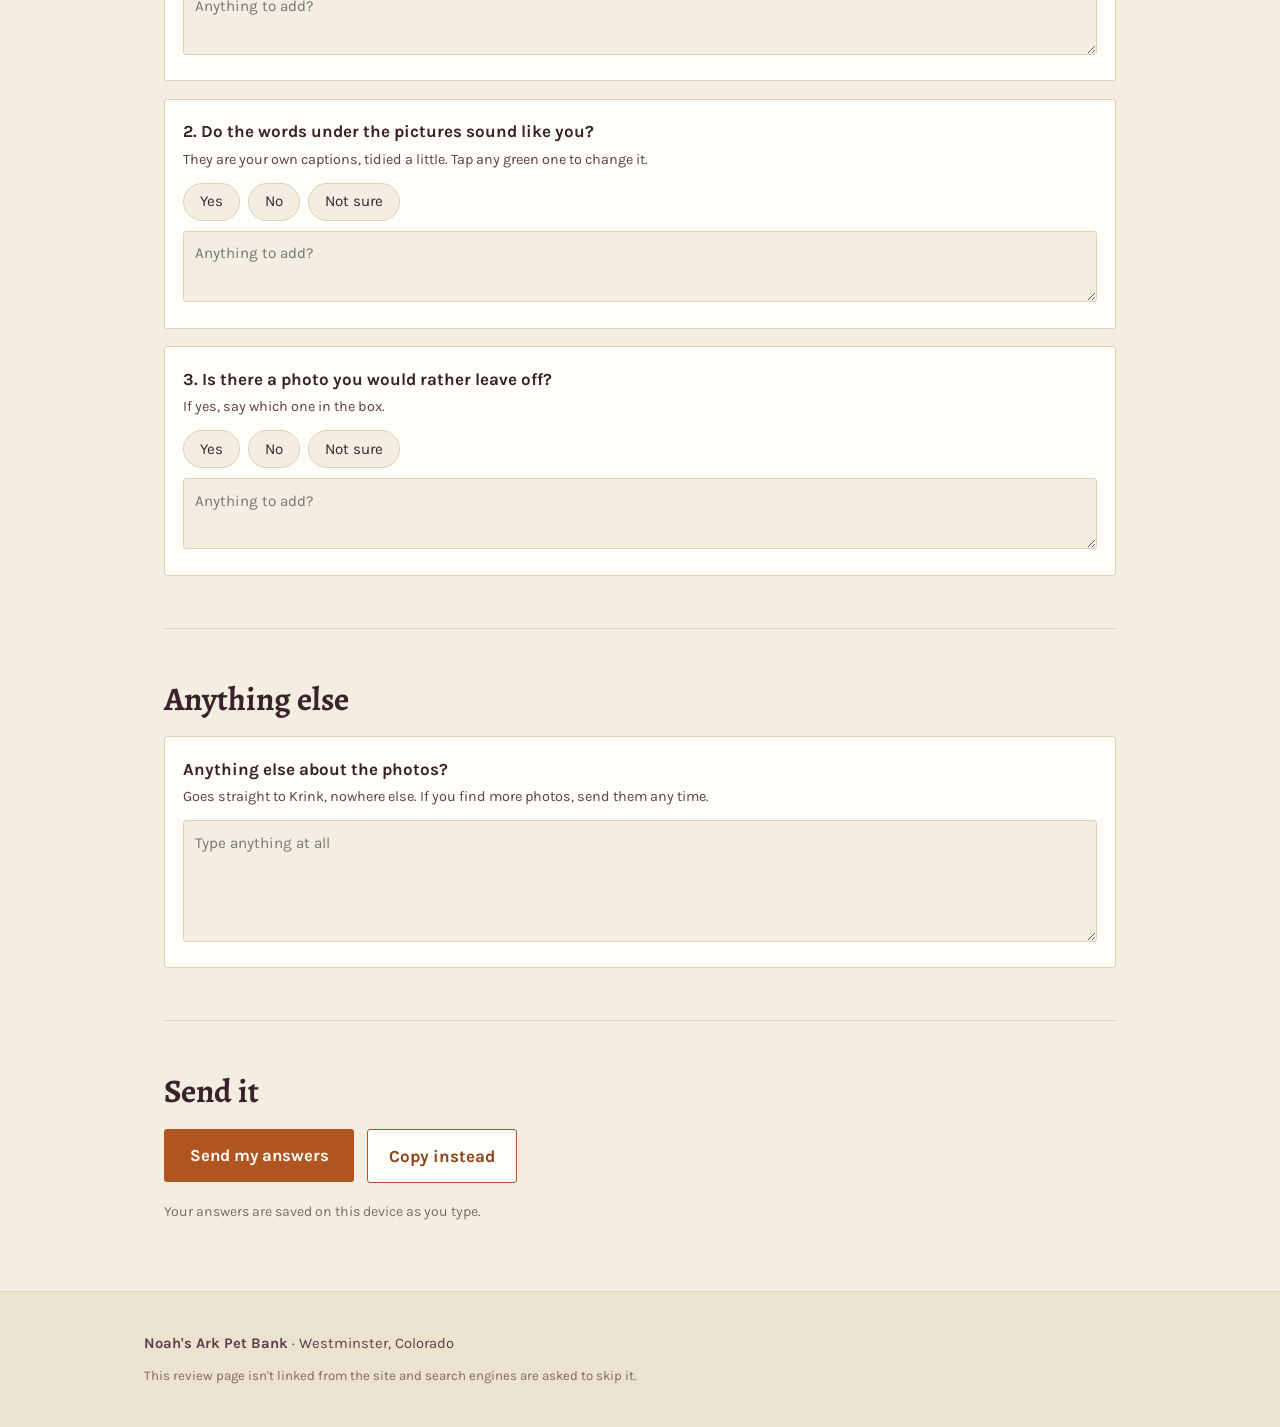
==== commit 6ded7ff0: "Review page: photo preview for the founder, with captions and three questions Co-Authored-By: Claude" ====
--- a/review/index.html
+++ b/review/index.html
@@ -61,6 +61,26 @@
     .bigsend .alt:hover { background:var(--marigold); color:#FFFDF8; }
     .saved { font-size:.88rem; color:var(--muted); }
     @media (max-width:40rem){ .bar .ghost { display:none; } }
+
+    /* ---- photos (move to styles.css when this goes live) ---- */
+    figure { margin:0; }
+    section > figure, section > .trio { margin-top:1.5rem; }
+    figure img { width:100%; border-radius:3px; background:var(--paper-deep); }
+    figcaption { font-family:var(--display); font-style:italic; font-size:1.08rem; line-height:1.4;
+      color:var(--ink-soft); margin-top:.55rem; }
+    .hero { max-width:26rem; margin:0 auto; padding:2rem 1.25rem 0; }
+    .hero img { aspect-ratio:1/1; object-fit:cover; object-position:50% 35%; }
+    .steps { list-style:none; counter-reset:step; padding:0; max-width:none;
+      display:grid; grid-template-columns:repeat(auto-fit,minmax(15rem,1fr)); gap:2rem 1.5rem; }
+    section .steps li + li { margin-top:0; }
+    .steps li { counter-increment:step; }
+    .steps img { aspect-ratio:4/5; object-fit:cover; }
+    .steps figcaption::before { content:counter(step) ". "; font-style:normal; font-weight:700; color:var(--marigold-d); }
+    .wide { max-width:var(--measure); }
+    .trio { display:grid; grid-template-columns:repeat(3,minmax(0,1fr)); gap:1rem; max-width:var(--measure); }
+    .trio img { aspect-ratio:3/4; object-fit:cover; }
+    .trio figcaption { font-size:.92rem; }
+    @media (max-width:30rem){ .trio { grid-template-columns:1fr 1fr; } }
   </style>
 </head>
 <body class="editing">
@@ -75,45 +95,74 @@
 
 <div class="brief">
   <div class="inner">
-    <h1>Donna &mdash; this is the new website</h1>
-    <p>I wrote all of it from your own 2023 activities write-up and the accounting sheet, so
-      there&rsquo;s nothing for you to compose. Just read it and tell me where I got it wrong.</p>
-    <p>Anything highlighted in green you can click and type over, right here on the page. Then answer
-      the seven questions at the bottom and press <strong>Send my answers</strong>. Your work is saved
-      on this phone as you go, so you can stop and come back.</p>
+    <h1>Donna &mdash; your photos are on the site</h1>
+    <p>This is a preview, not the real site. Nothing here goes live until you say yes.</p>
+    <p>Have a look at where the pictures are and at the words under them. Those are your words,
+      tidied a little. Anything in green you can tap and fix. Then answer the three questions at the
+      bottom and press <strong>Send my answers</strong>.</p>
+    <p>Just the photos this time. The rest of the words we will go through together another day.</p>
   </div>
 </div>
 
 <header class="masthead">
   <img src="../noah-logo.png" alt="Noah's Ark Pet Bank logo: a dog and a cat inside a circle, surrounded by hearts.">
   <h1>Noah's Ark Pet Bank</h1>
-  <p class="tagline" data-edit="tagline">Nobody should have to give up their animal because they can't afford to feed it.</p>
+  <p class="tagline">Nobody should have to give up their animal because they can't afford to feed it.</p>
 </header>
 
+<figure class="hero">
+  <img src="../photos/puppy.jpg" width="1200" height="1220" alt="A tan puppy on a lead sits on a shop floor and looks up at the camera.">
+</figure>
+
 <main>
   <section>
-    <span class="edithint">Click any green text to fix it</span>
     <h2>What we do</h2>
-    <p class="lede" data-edit="about_lede">We collect donated pet food and supplies, and we give them to people who need them. That's the whole of it.</p>
-    <p data-edit="about_1">Noah's Ark Pet Bank operates out of Westminster, Colorado, and serves people across the surrounding Denver metro area. Most of the people we help are unhoused or close to it, and most of them are feeding their animal before they feed themselves. A bag of kibble is a small thing to hand someone. It is often the thing that lets them keep a companion they would otherwise have to surrender.</p>
-    <p data-edit="about_2">We are volunteer-run, and the pet bank is run out of Donna’s home in Westminster. There is no warehouse, no office, no paid staff and no overhead worth mentioning. Food comes in each week and goes back out the same way.</p>
+    <p class="lede">We collect donated pet food and supplies, and we give them to people who need them. That's the whole of it.</p>
+    <p>Noah's Ark Pet Bank operates out of Westminster, Colorado, and serves people across the surrounding Denver metro area. Most of the people we help are unhoused or close to it, and most of them are feeding their animal before they feed themselves. A bag of kibble is a small thing to hand someone. It is often the thing that lets them keep a companion they would otherwise have to surrender.</p>
+    <p>We are volunteer-run, and the pet bank is run out of Donna’s home in Westminster. There is no warehouse, no office, no paid staff and no overhead worth mentioning. Food comes in each week and goes back out the same way.</p>
   </section>
 
   <section>
     <h2>Our story</h2>
-    <p data-edit="story_1">Donna Rangel founded Noah's Ark Pet Bank in June 2023, and the organization was recognized as a nonprofit later that year. She started it for a straightforward reason: she kept meeting people living rough who had a dog or a cat with them, and there was food assistance for the person and nothing for the animal.</p>
-    <p data-edit="story_2">The work took shape quickly. By the end of that first partial year there was a weekly collection route, a quarterly one, and a steady flow of supplies moving out to people who needed them.</p>
+    <p>Donna Rangel founded Noah's Ark Pet Bank in June 2023, and the organization was recognized as a nonprofit later that year. She started it for a straightforward reason: she kept meeting people living rough who had a dog or a cat with them, and there was food assistance for the person and nothing for the animal.</p>
+    <p>The work took shape quickly. By the end of that first partial year there was a weekly collection route, a quarterly one, and a steady flow of supplies moving out to people who needed them.</p>
   </section>
 
   <section>
     <h2>Where the food comes from</h2>
-    <p data-edit="sources_intro">Almost everything we distribute is donated in kind, by organizations with more supply than they can use and by individuals who want to help.</p>
+    <ol class="steps">
+      <li>
+        <figure>
+          <img src="../photos/warehouse.jpg" width="1080" height="1246" loading="lazy" alt="Donation bins in a warehouse, piled high with bags, boxes and pet supplies.">
+          <figcaption data-edit="cap_warehouse">This is where it begins. Many people donate, and many more sort and label.</figcaption>
+        </figure>
+      </li>
+      <li>
+        <figure>
+          <img src="../photos/garage.jpg" width="1200" height="900" loading="lazy" alt="A garage workbench stacked with bags and cases of pet food, with labelled bins underneath.">
+          <figcaption data-edit="cap_garage">One place I pick up is out of someone's garage. Another person picks up extra from a shelter and drops it off there for me.</figcaption>
+        </figure>
+      </li>
+      <li>
+        <figure>
+          <img src="../photos/shelves.jpg" width="1080" height="1440" loading="lazy" alt="A tall metal shelf at home, filled with cans of dog and cat food.">
+          <figcaption data-edit="cap_shelves">My shelves getting stocked is a blessing to the community.</figcaption>
+        </figure>
+      </li>
+      <li>
+        <figure>
+          <img src="../photos/meeting-place.jpg" width="1200" height="1594" loading="lazy" alt="A man in a cap holds a puppy on a lead inside a large shop. The puppy looks up at the camera.">
+          <figcaption data-edit="cap_meeting">A meeting place, where I drop off the dog food.</figcaption>
+        </figure>
+      </li>
+    </ol>
+    <p>Almost everything we distribute is donated in kind, by organizations with more supply than they can use and by individuals who want to help.</p>
     <ul>
-      <li data-edit="source_1"><strong>A weekly pickup</strong> — someone local who works with animal donations sets aside surplus food and supplies for us, and we go and collect it. This is the backbone of what we hand out.</li>
-      <li data-edit="source_2"><strong>A quarterly pickup</strong> — a larger load from a Colorado pet-food charity we hold a membership with.</li>
-      <li data-edit="source_3"><strong>Individual donors</strong> &mdash; bags, cans, leashes, bowls, and occasionally cash for something specific, like kitten formula.</li>
+      <li><strong>A weekly pickup</strong> — someone local who works with animal donations sets aside surplus food and supplies for us, and we go and collect it. This is the backbone of what we hand out.</li>
+      <li><strong>A quarterly pickup</strong> — a larger load from a Colorado pet-food charity we hold a membership with.</li>
+      <li><strong>Individual donors</strong> &mdash; bags, cans, leashes, bowls, and occasionally cash for something specific, like kitten formula.</li>
     </ul>
-    <p data-edit="sources_outro">We are always looking for another regular source. If your shelter, store, church or rescue has surplus pet food, we will come and collect it.</p>
+    <p>We are always looking for another regular source. If your shelter, store, church or rescue has surplus pet food, we will come and collect it.</p>
   </section>
 
   <section>
@@ -123,51 +172,54 @@
       <div><dt>2024 &middot; first full year</dt><dd>$27,525<span class="qual">Received across the year, of which $27,080 went back out to people and their animals.</span></dd></div>
       <div><dt>Cash, in 2023</dt><dd>$125<span class="qual">The entire cash total for the year. Everything else arrived as food and supplies, and left the same way.</span></dd></div>
     </dl>
-    <p class="tip">These come straight from the accounting sheet, so don't edit them here. If they look
-      wrong, say so in question&nbsp;7.</p>
   </section>
 
   <section>
     <div class="callout">
       <h2>If you need pet food, ask us</h2>
-      <p data-edit="help_body">You do not need to prove anything to us, and there is no wrong way to ask. Send an email and tell us what animals you have and roughly where you are, and we will tell you when and where we can get supplies to you.</p>
+      <p>You do not need to prove anything to us, and there is no wrong way to ask. Send an email and tell us what animals you have and roughly where you are, and we will tell you when and where we can get supplies to you.</p>
     </div>
   </section>
 
   <section>
     <h2>Ways to give</h2>
-    <p class="tip"><strong>Donna — this section is back.</strong> Colorado approved the registration
-      on 8 September, so the site can ask for help again. It asks for food, supplies and time. It does
-      not ask for money, because there is no way to send it yet.</p>
     <p>Three kinds of help, all of them useful. We are not set up to take money yet.</p>
     <p><strong>Food and supplies.</strong> Dry dog and cat food is what we run through fastest. We also take treats, bowls, leashes, collars, litter and kitten formula. Email us and we will arrange a drop-off or come and collect it.</p>
     <p><strong>Your time.</strong> Collection runs, sorting, distribution days, and help finding new donation partners. Regular hours are welcome and so is one afternoon.</p>
     <p><strong>A standing supply.</strong> If you run a shelter, rescue, pet store, grocery or church food bank, a recurring donation of surplus stock is the single most valuable thing anyone gives us.</p>
+    <figure class="wide">
+      <img src="../photos/tote-of-cans.jpg" width="1200" height="900" loading="lazy" alt="Looking down into a red shopping bag full of small cans of cat food.">
+      <figcaption data-edit="cap_tote">We love all the donations that come in! Even if just a bag of cat food.</figcaption>
+    </figure>
+    <div class="trio">
+      <figure>
+        <img src="../photos/cat-trees.jpg" width="1200" height="1594" loading="lazy" alt="Two carpeted cat trees.">
+        <figcaption data-edit="cap_trees">We receive more than just animal foods.</figcaption>
+      </figure>
+      <figure>
+        <img src="../photos/bag-holders.jpg" width="720" height="1279" loading="lazy" alt="A carton full of boxed dog-walking bag holders.">
+        <figcaption data-edit="cap_holders">Thank you to another wonderful donation.</figcaption>
+      </figure>
+      <figure>
+        <img src="../photos/pallet.jpg" width="720" height="1279" loading="lazy" alt="A pallet stacked with cartons of puppy food.">
+        <figcaption data-edit="cap_pallet">Thank you for another awesome donation.</figcaption>
+      </figure>
+    </div>
   </section>
 
   <section>
     <h2>What we're working toward</h2>
     <p>Taken from your own 2024 goals, in the order you listed them.</p>
     <ul class="needs">
-      <li><span class="what">A van</span><span class="why" data-edit="need_van">Collection runs happen in a personal car. A van would multiply how much we can pick up in a single trip.</span></li>
-      <li><span class="what">Storage</span><span class="why" data-edit="need_storage">A location with lockable cabinets, so supplies are already waiting where we distribute instead of being carried in each time.</span></li>
-      <li><span class="what">Three more partner churches</span><span class="why" data-edit="need_churches">Working alongside an existing human food bank is the most efficient way we have found to reach people who need us.</span></li>
-      <li><span class="what">A second driver</span><span class="why" data-edit="need_driver">One person currently does the collecting. That is the ceiling on how much we can move.</span></li>
+      <li><span class="what">A van</span><span class="why">Collection runs happen in a personal car. A van would multiply how much we can pick up in a single trip.</span></li>
+      <li><span class="what">Storage</span><span class="why">A location with lockable cabinets, so supplies are already waiting where we distribute instead of being carried in each time.</span></li>
+      <li><span class="what">Three more partner churches</span><span class="why">Working alongside an existing human food bank is the most efficient way we have found to reach people who need us.</span></li>
+      <li><span class="what">A second driver</span><span class="why">One person currently does the collecting. That is the ceiling on how much we can move.</span></li>
     </ul>
   </section>
 
   <section>
-    <h2>Photos</h2>
-    <p>This is the one thing nobody else can supply, and it's the difference between the site looking
-      brand new and looking like a real operation. Four to six is plenty: a distribution day, a
-      collection run, the supplies stacked up, an animal or two. Phone photos are exactly right.</p>
-    <p class="tip"><strong>The easy way:</strong> when you press <em>Send my answers</em>, your email app
-      opens with everything already written out. Attach the photos to that same email before you send
-      it, and everything arrives together.</p>
-  </section>
-
-  <section>
-    <h2>Seven questions</h2>
+    <h2>Three questions about the photos</h2>
     <p>Short answers are fine. &ldquo;Not sure&rdquo; is a real answer.</p>
     <ul class="qs" id="qs"></ul>
   </section>
@@ -176,15 +228,11 @@
     <h2>Anything else</h2>
     <ul class="qs">
       <li>
-        <span class="qtext">Is there anything missing, or anything here you'd rather we didn't say?</span>
-        <span class="qwhy">Goes straight to xian, nowhere else.</span>
+        <span class="qtext">Anything else about the photos?</span>
+        <span class="qwhy">Goes straight to Krink, nowhere else. If you find more photos, send them any time.</span>
         <textarea id="freeform" rows="4" placeholder="Type anything at all"></textarea>
       </li>
     </ul>
-    <p class="tip"><strong>Two things left off the site on purpose.</strong> There's nothing saying
-      donations are tax-deductible, because the IRS paperwork isn't settled and I don't want to claim
-      something we can't back up yet. And your address isn't on the site &mdash; question&nbsp;5 is
-      where you tell me what you want there.</p>
   </section>
 
   <section>
@@ -208,23 +256,15 @@
 (function () {
   "use strict";
   var TO = "xian@pobox.com";
-  var KEY = "ark-site-review";
+  var KEY = "ark-site-review-photos-1";
 
   var QUESTIONS = [
-    { id:"partners", q:"We took the shelter names off the site — does the new wording read right?",
-      why:"You said one of them can be named and one can’t, so for now both are described without names." },
-    { id:"schedule", q:"Is there a regular time and place you hand things out?",
-      why:"If there is, the site should say so. If it's arranged case by case, it should say that instead." },
-    { id:"money", q:"Is there a way for people to send money?",
-      why:"PayPal, Venmo, Zelle, a bank account — anything. If not, the site just won't ask for money." },
-    { id:"phone", q:"Should a phone number be on the site?",
-      why:"Easier for people to reach you. Also harder to ignore the ones you'd rather ignore." },
-    { id:"address", q:"Should a mailing address be on the site?",
-      why:"The address on file right now is your apartment. A PO box would be safer if we ever want one." },
-    { id:"area", q:"Is “Westminster and the surrounding Denver metro area” right?",
-      why:"If you really cover a smaller area, we should say that instead." },
-    { id:"numbers", q:"Do the story and the numbers on this page look right to you?",
-      why:"They came from documents, not from memory, so they might be out of date." }
+    { id:"places", q:"Are the pictures in the right places?",
+      why:"Four of them tell how the food gets from the warehouse to someone's hands. The puppy is at the top." },
+    { id:"captions", q:"Do the words under the pictures sound like you?",
+      why:"They are your own captions, tidied a little. Tap any green one to change it." },
+    { id:"leaveoff", q:"Is there a photo you would rather leave off?",
+      why:"If yes, say which one in the box." }
   ];
   var CHOICES = ["Yes", "No", "Not sure"];
   var state = { text:{}, answers:{}, notes:{}, freeform:"" };
@@ -305,7 +345,7 @@
   }
 
   function summary(){
-    var out = ["Donna's answers on the Noah's Ark site", ""];
+    var out = ["Donna's answers on the photos", ""];
     QUESTIONS.forEach(function(item, i){
       out.push((i+1) + ". " + item.q);
       out.push("   " + (state.answers[item.id] || "(no answer)") +
@@ -314,10 +354,9 @@
     if (state.freeform) out.push("", "Anything else:", state.freeform);
     var keys = Object.keys(state.text);
     if (keys.length) {
-      out.push("", "--- text Donna rewrote ---");
+      out.push("", "--- captions Donna changed ---");
       keys.forEach(function(k){ out.push("", "[" + k + "]", state.text[k]); });
     }
-    out.push("", "(Photos attached to this email, hopefully.)");
     return out.join("\n");
   }
 
@@ -329,15 +368,15 @@
 
   function send(){
     var body = summary();
-    var subject = "My answers on the Noah's Ark website";
+    var subject = "My answers on the photos";
     var href = "mailto:" + TO + "?subject=" + encodeURIComponent(subject) + "&body=" + encodeURIComponent(body);
     if (href.length > 1800) {
       copyText(body, function(){});
       href = "mailto:" + TO + "?subject=" + encodeURIComponent(subject) +
-             "&body=" + encodeURIComponent("My answers are copied — paste them here, and attach the photos.\n\n");
+             "&body=" + encodeURIComponent("My answers are copied — paste them here.\n\n");
       say("Answers copied. Paste them into the email that just opened.");
     } else {
-      say("Your email app should be opening. Attach photos before you send.");
+      say("Your email app should be opening.");
     }
     window.location.href = href;
   }
@@ -350,7 +389,7 @@
   $("sendBig").addEventListener("click", send);
   $("copyBig").addEventListener("click", function(){
     copyText(summary(), function(){
-      $("savedNote").textContent = "Copied. Paste it into a text or an email to xian.";
+      $("savedNote").textContent = "Copied. Paste it into a text or an email to Krink.";
     });
   });
 })();
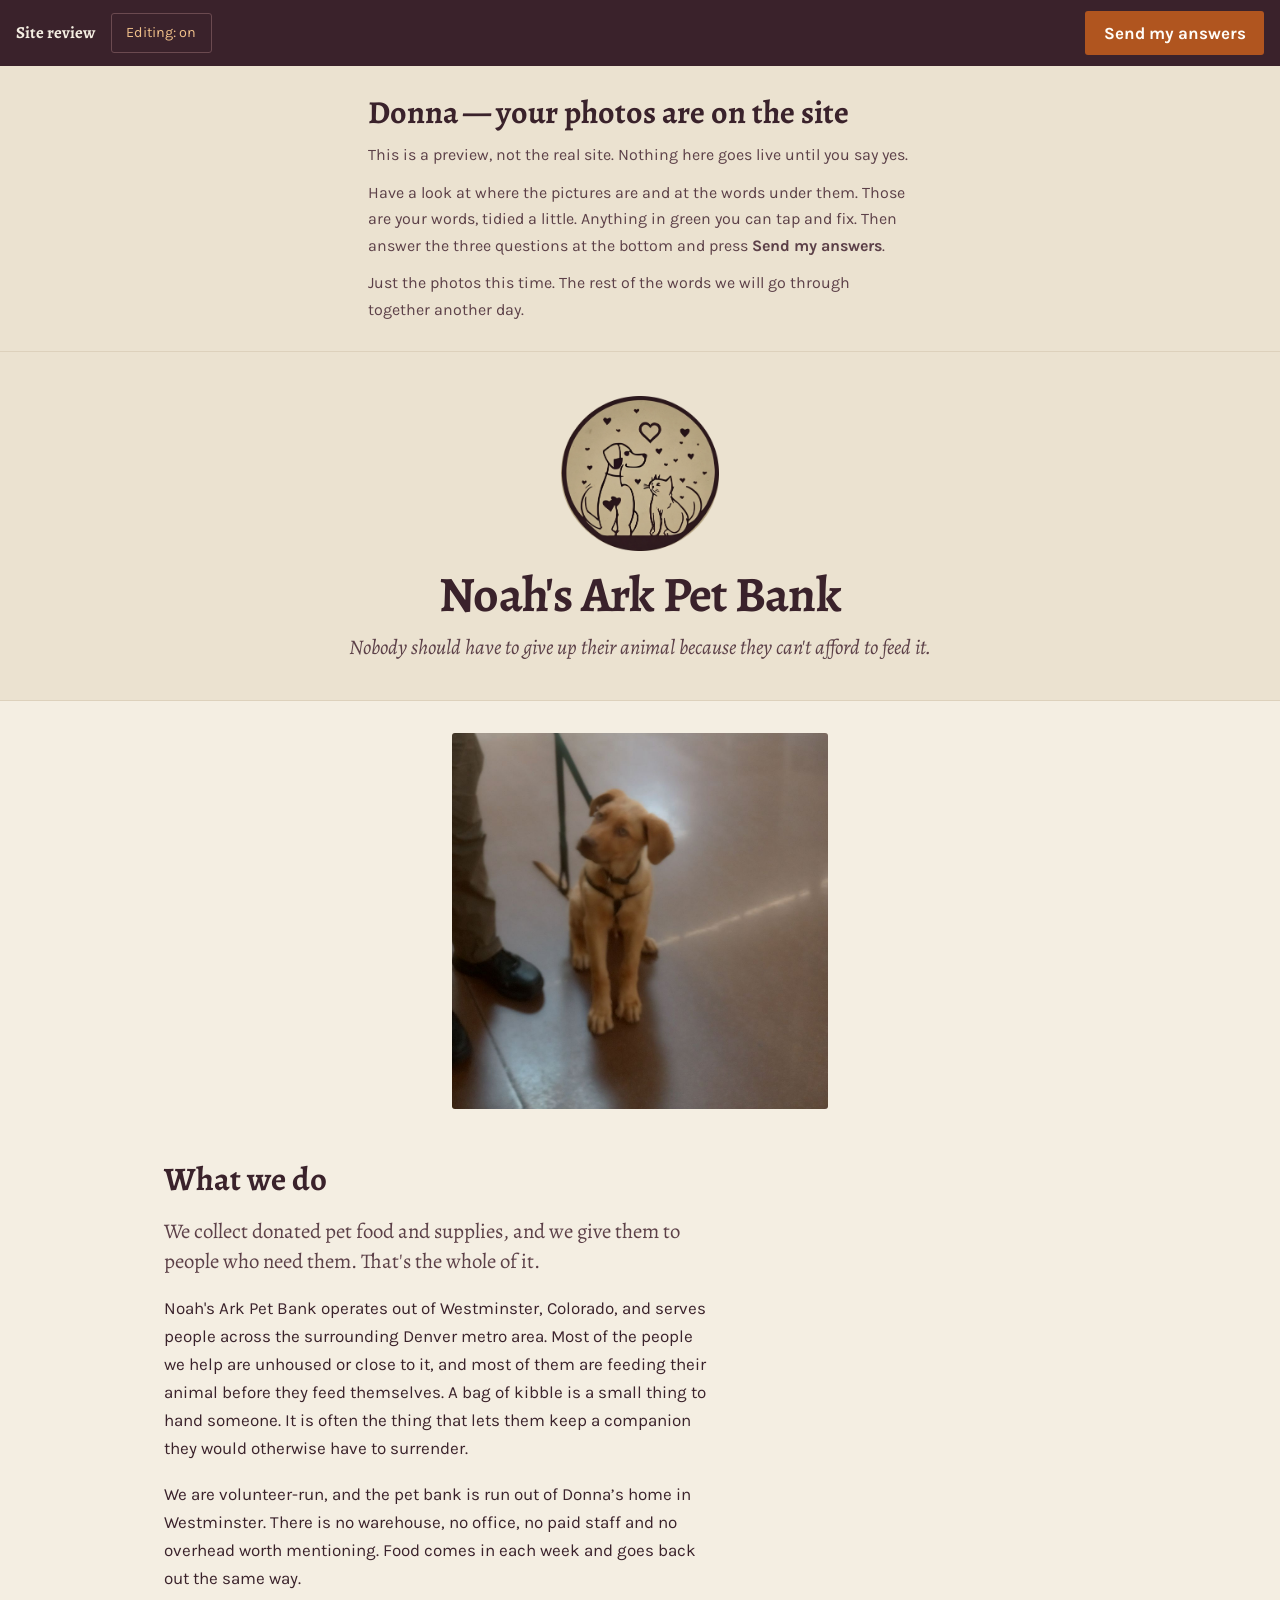
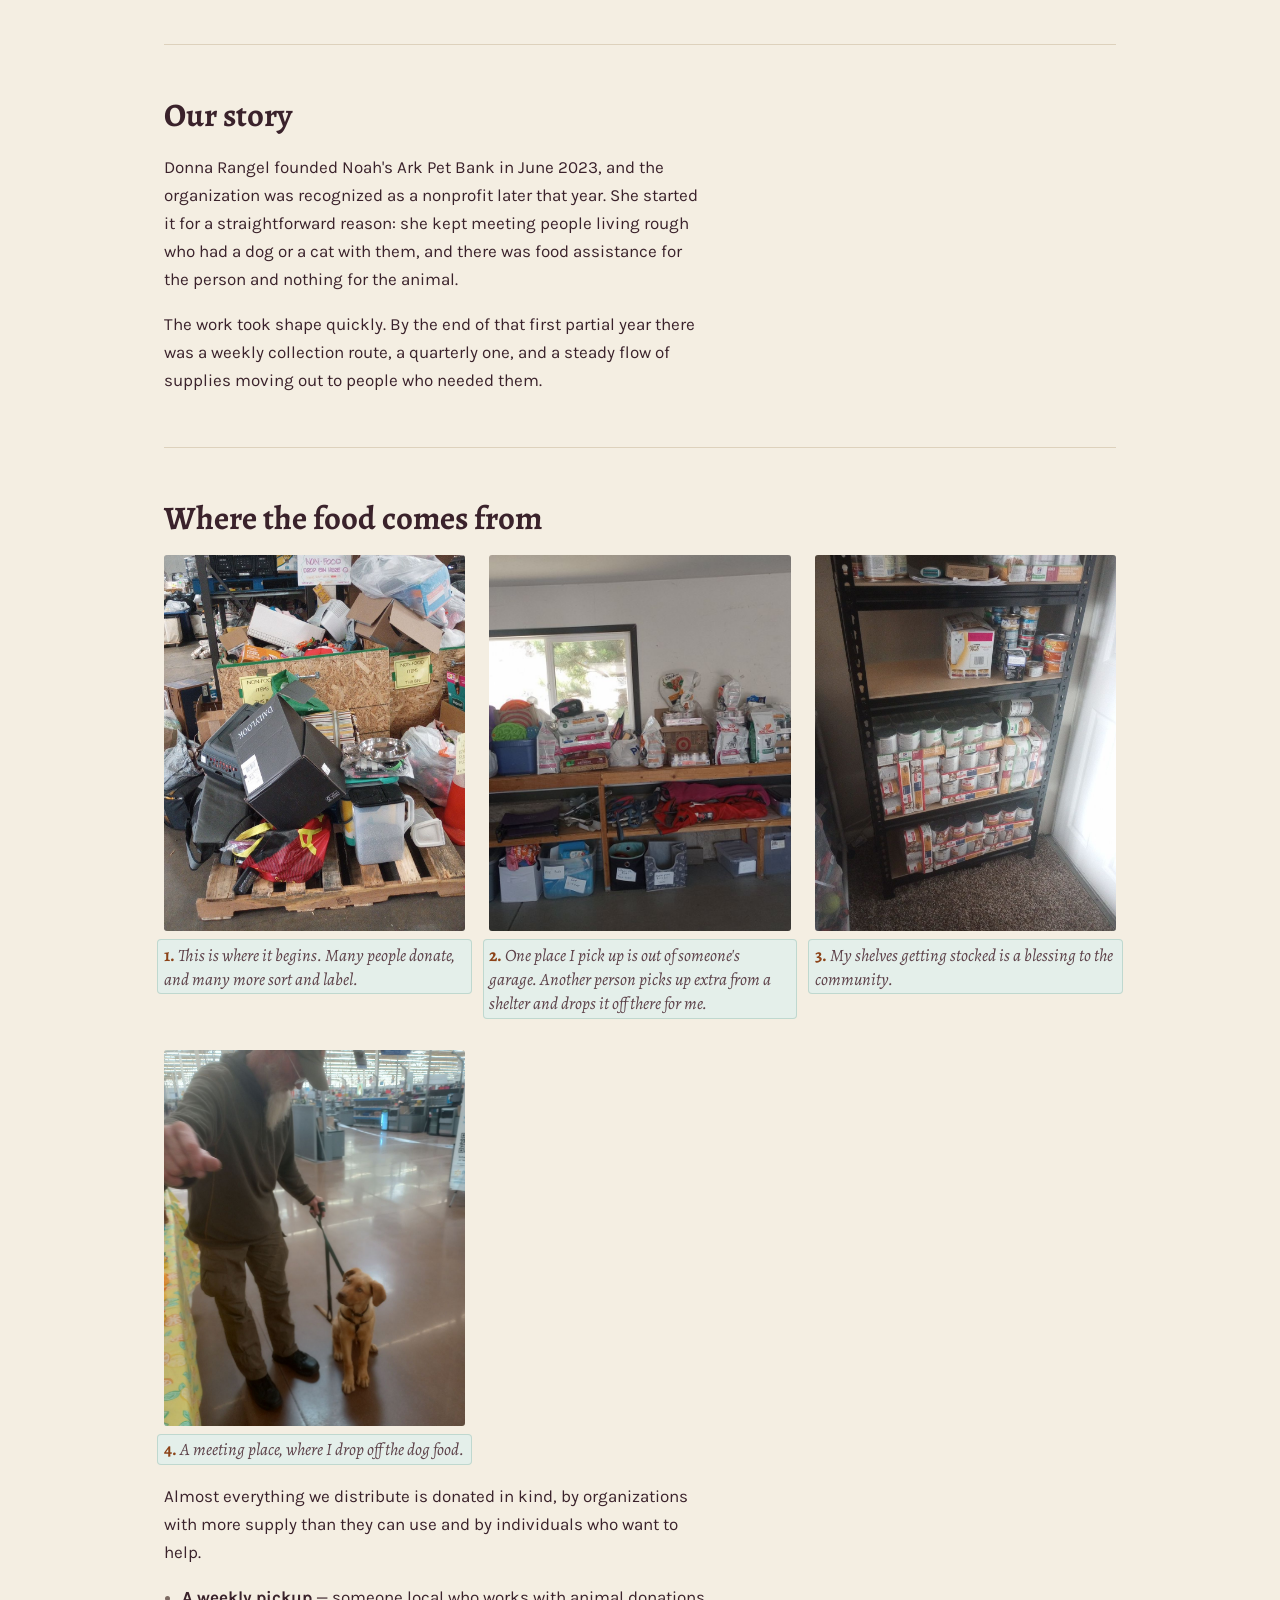
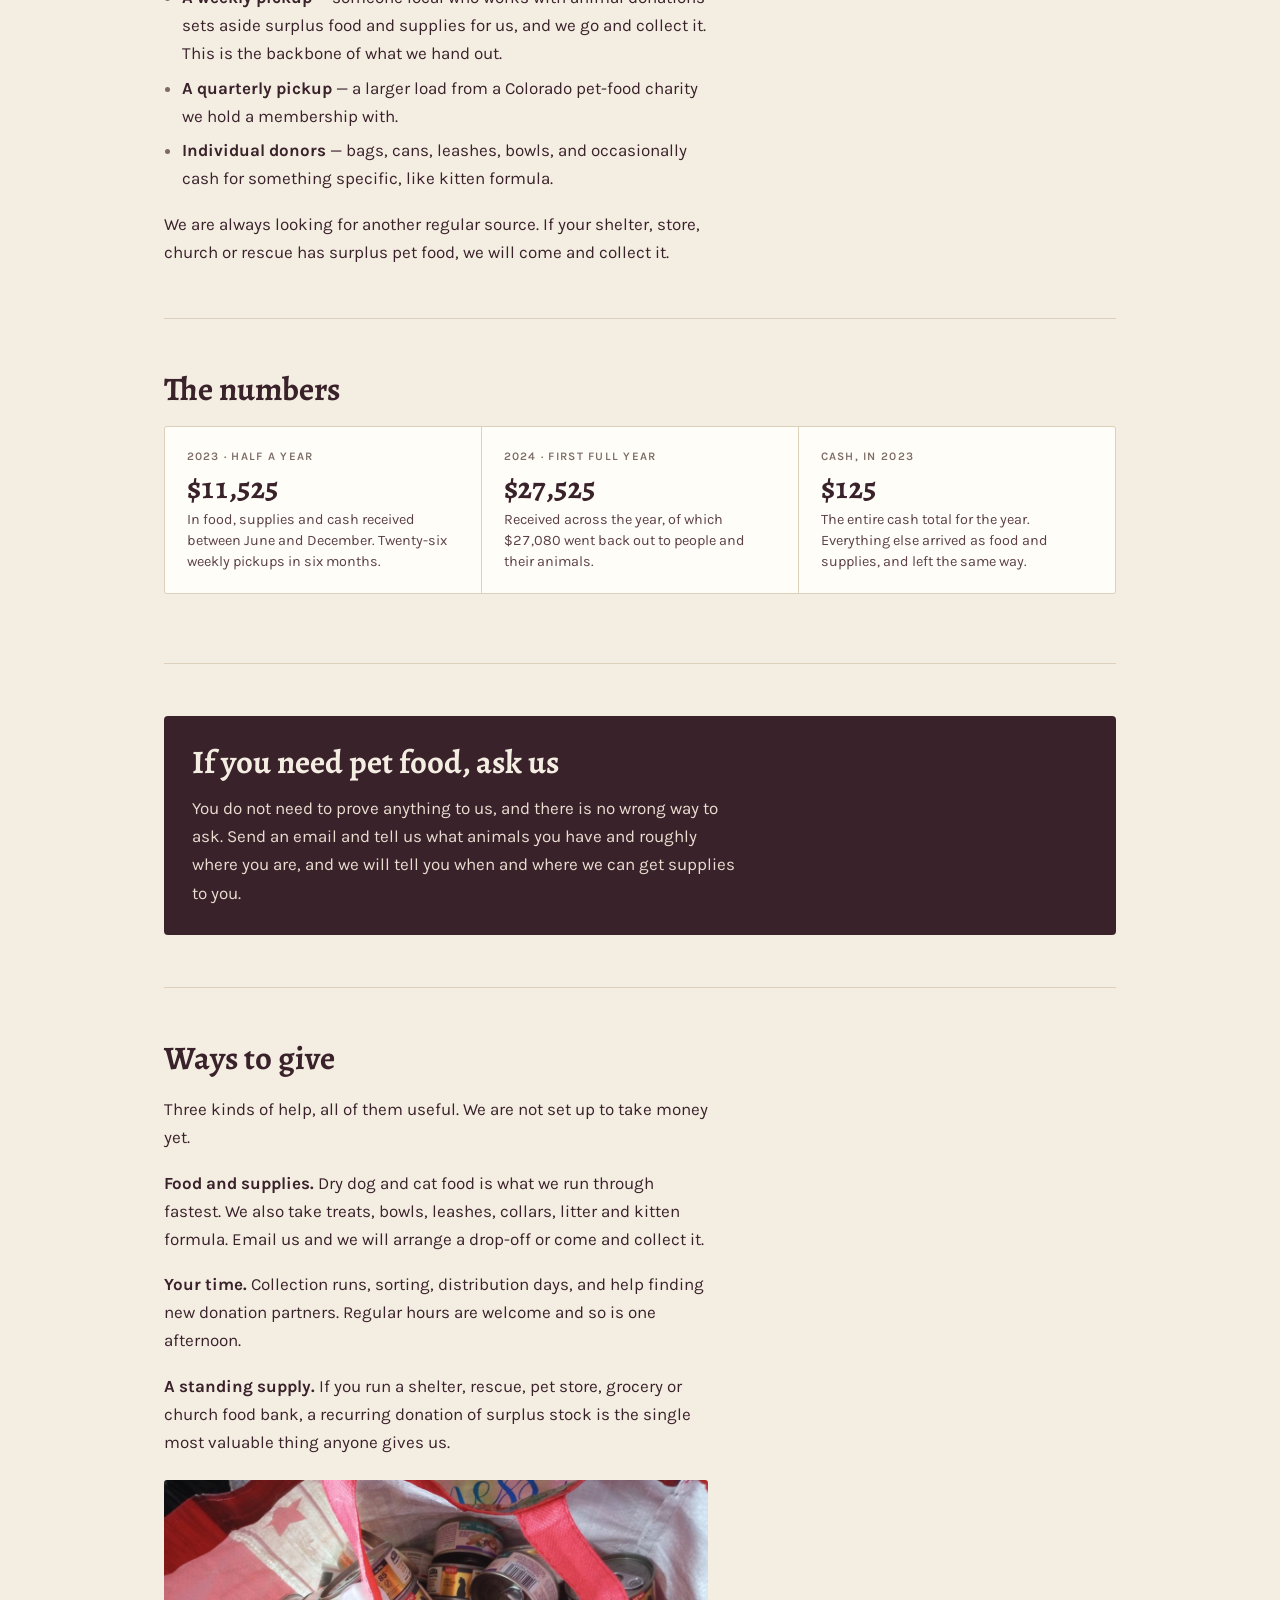
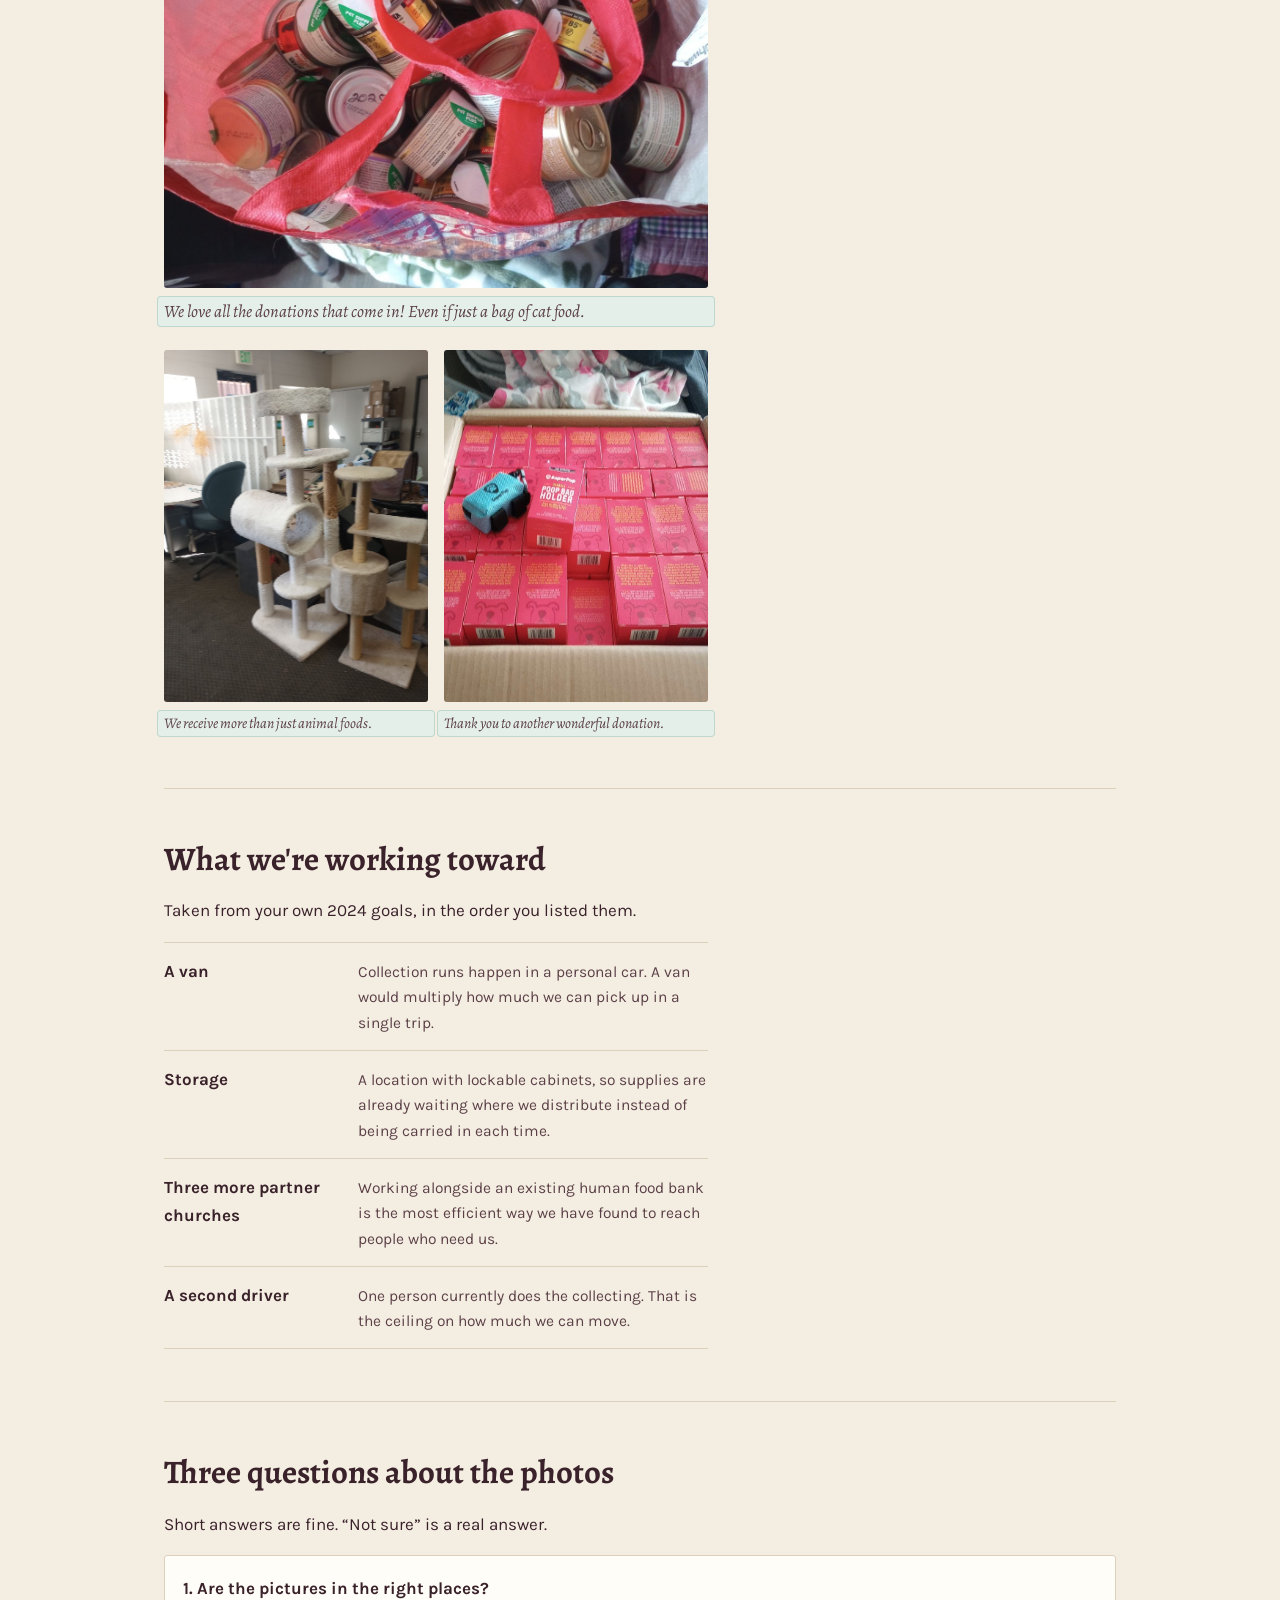
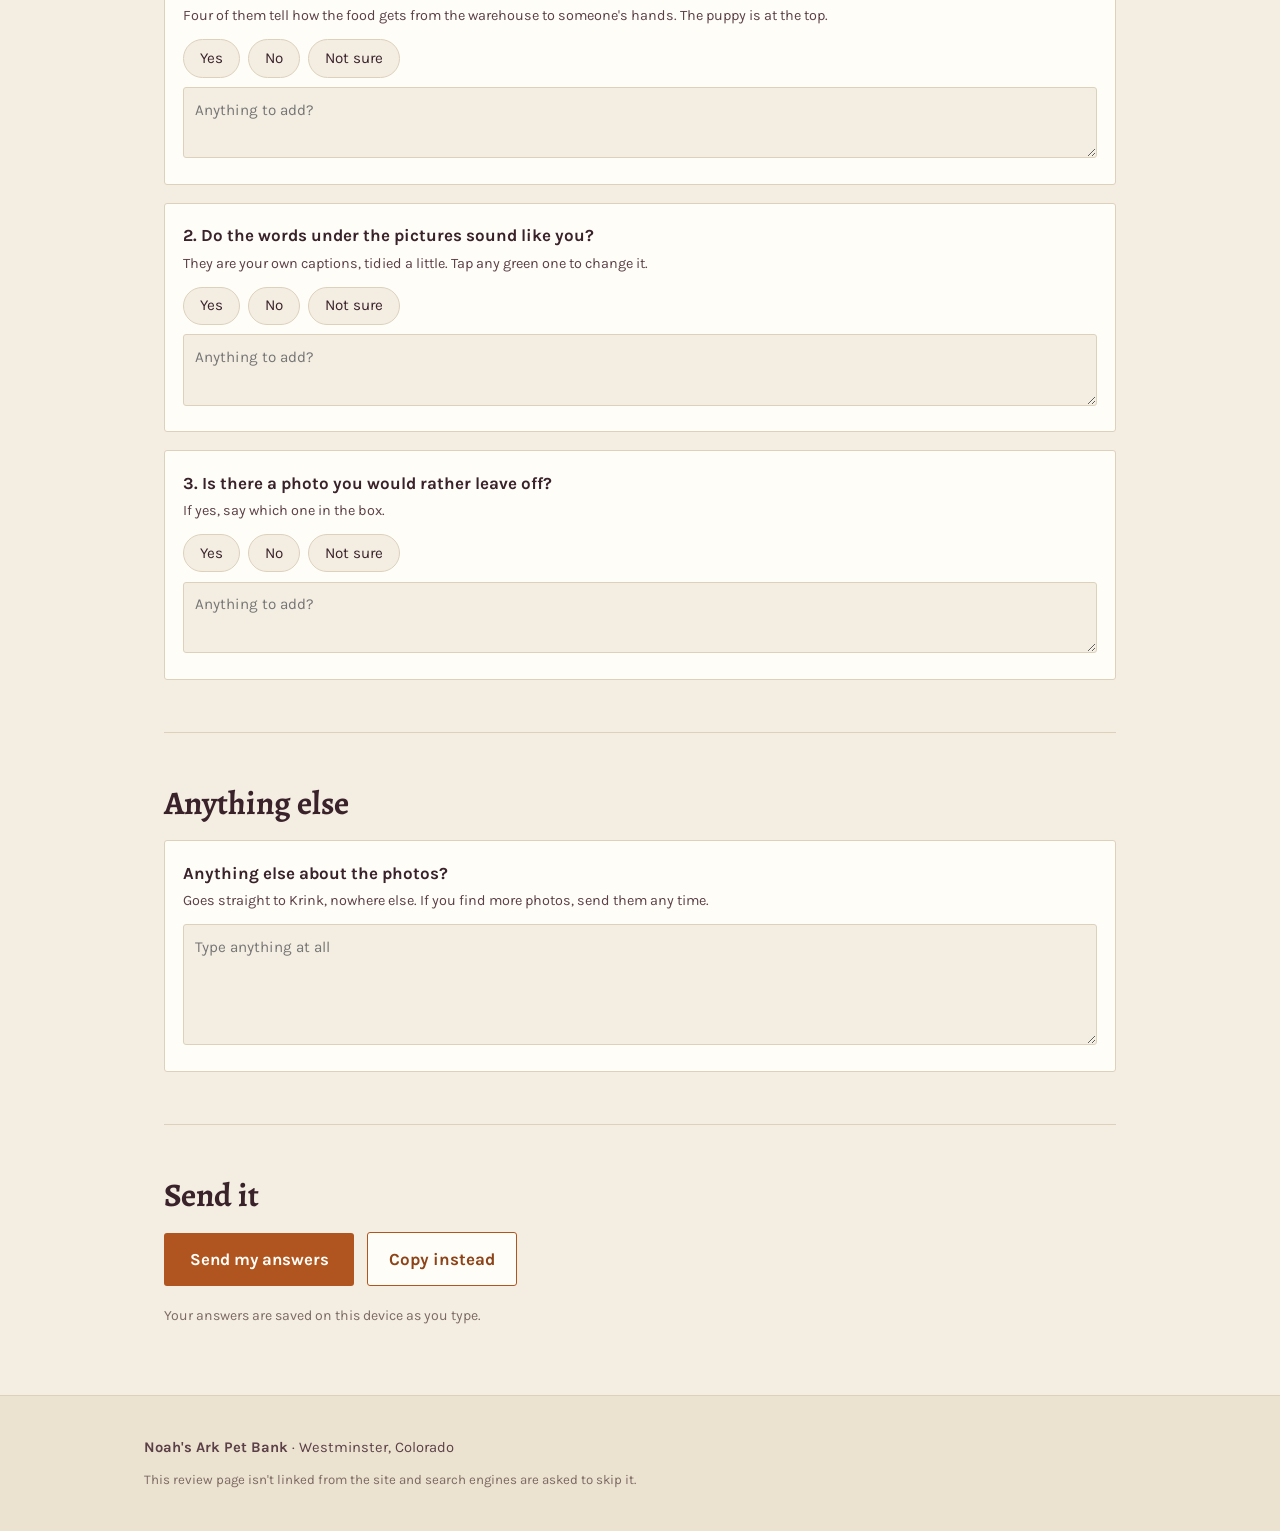
==== commit 7e8db76a: "Review page: remove one photograph at the founder request Co-Authored-By: Claude Opus 5.5 <noreply@a" ====
--- a/review/index.html
+++ b/review/index.html
@@ -77,7 +77,7 @@
     .steps img { aspect-ratio:4/5; object-fit:cover; }
     .steps figcaption::before { content:counter(step) ". "; font-style:normal; font-weight:700; color:var(--marigold-d); }
     .wide { max-width:var(--measure); }
-    .trio { display:grid; grid-template-columns:repeat(3,minmax(0,1fr)); gap:1rem; max-width:var(--measure); }
+    .trio { display:grid; grid-template-columns:repeat(2,minmax(0,1fr)); gap:1rem; max-width:var(--measure); }
     .trio img { aspect-ratio:3/4; object-fit:cover; }
     .trio figcaption { font-size:.92rem; }
     @media (max-width:30rem){ .trio { grid-template-columns:1fr 1fr; } }
@@ -199,10 +199,6 @@
       <figure>
         <img src="../photos/bag-holders.jpg" width="720" height="1279" loading="lazy" alt="A carton full of boxed dog-walking bag holders.">
         <figcaption data-edit="cap_holders">Thank you to another wonderful donation.</figcaption>
-      </figure>
-      <figure>
-        <img src="../photos/pallet.jpg" width="720" height="1279" loading="lazy" alt="A pallet stacked with cartons of puppy food.">
-        <figcaption data-edit="cap_pallet">Thank you for another awesome donation.</figcaption>
       </figure>
     </div>
   </section>
